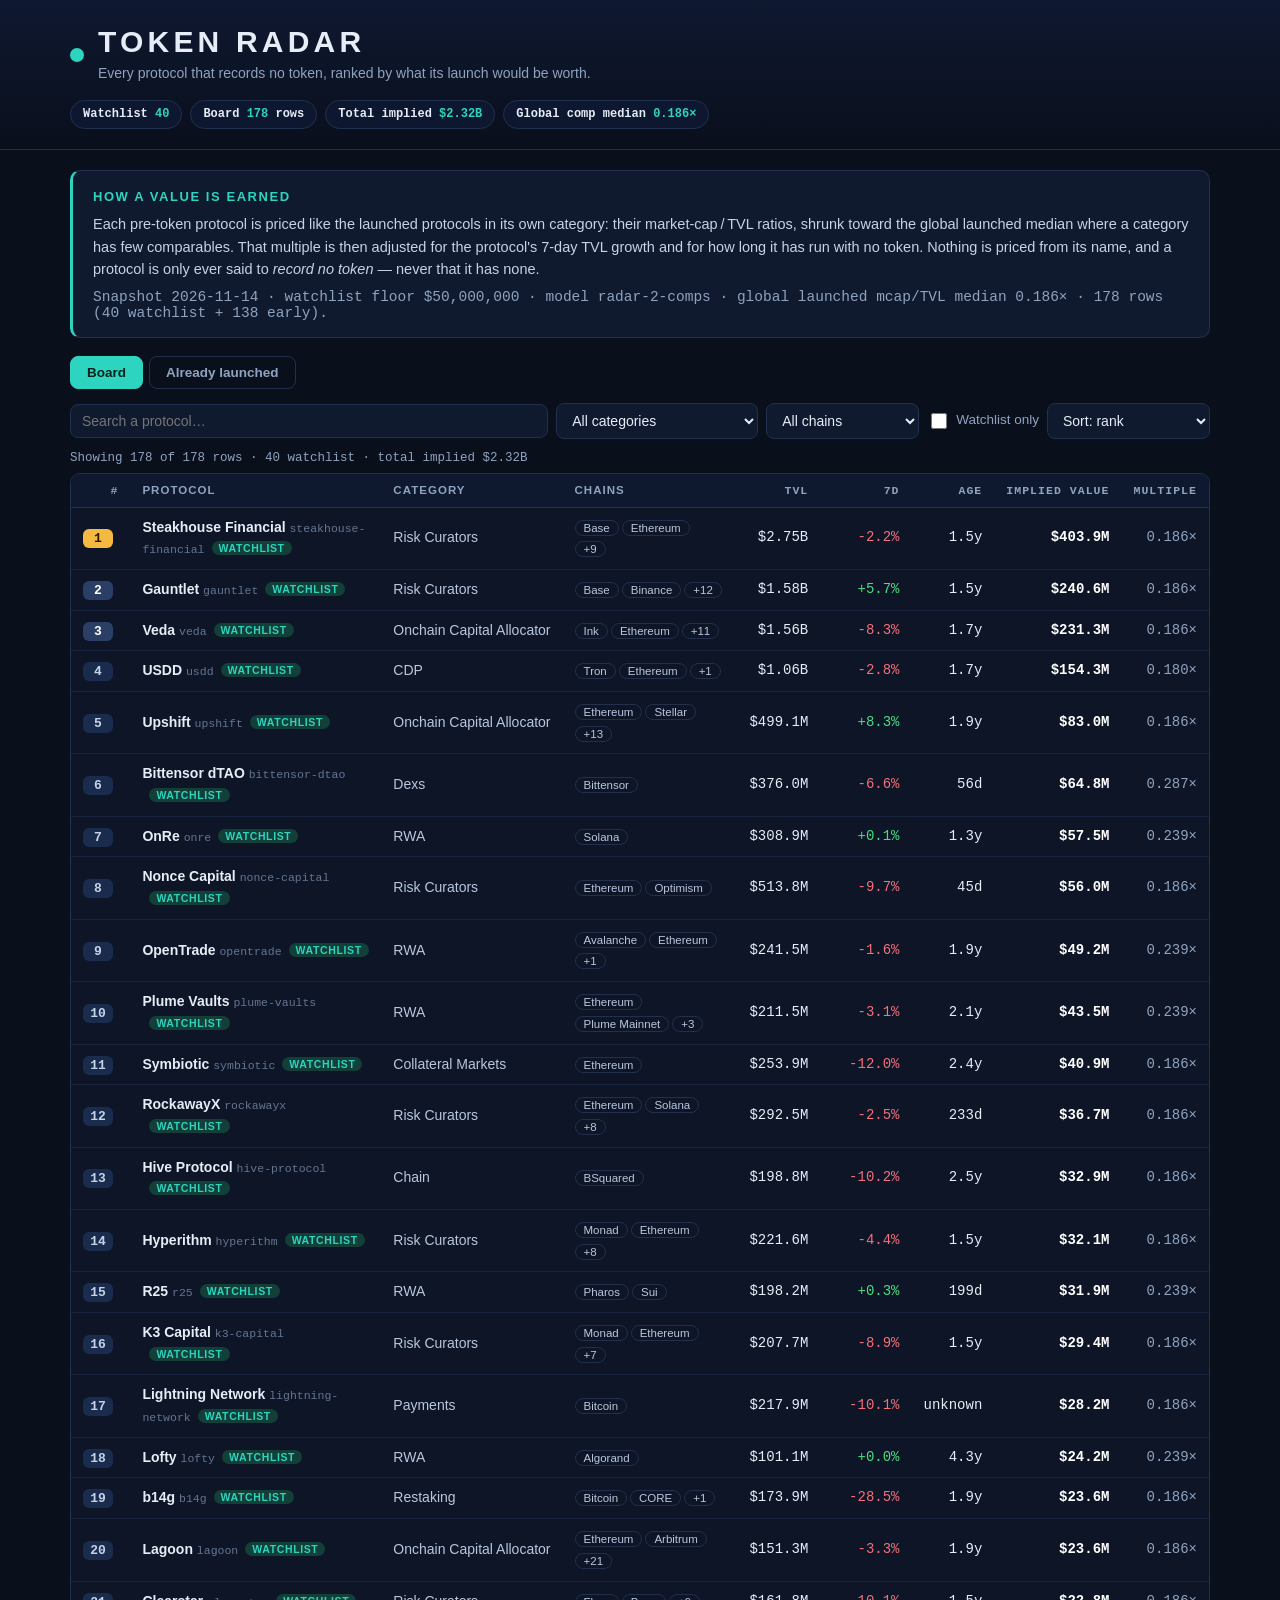
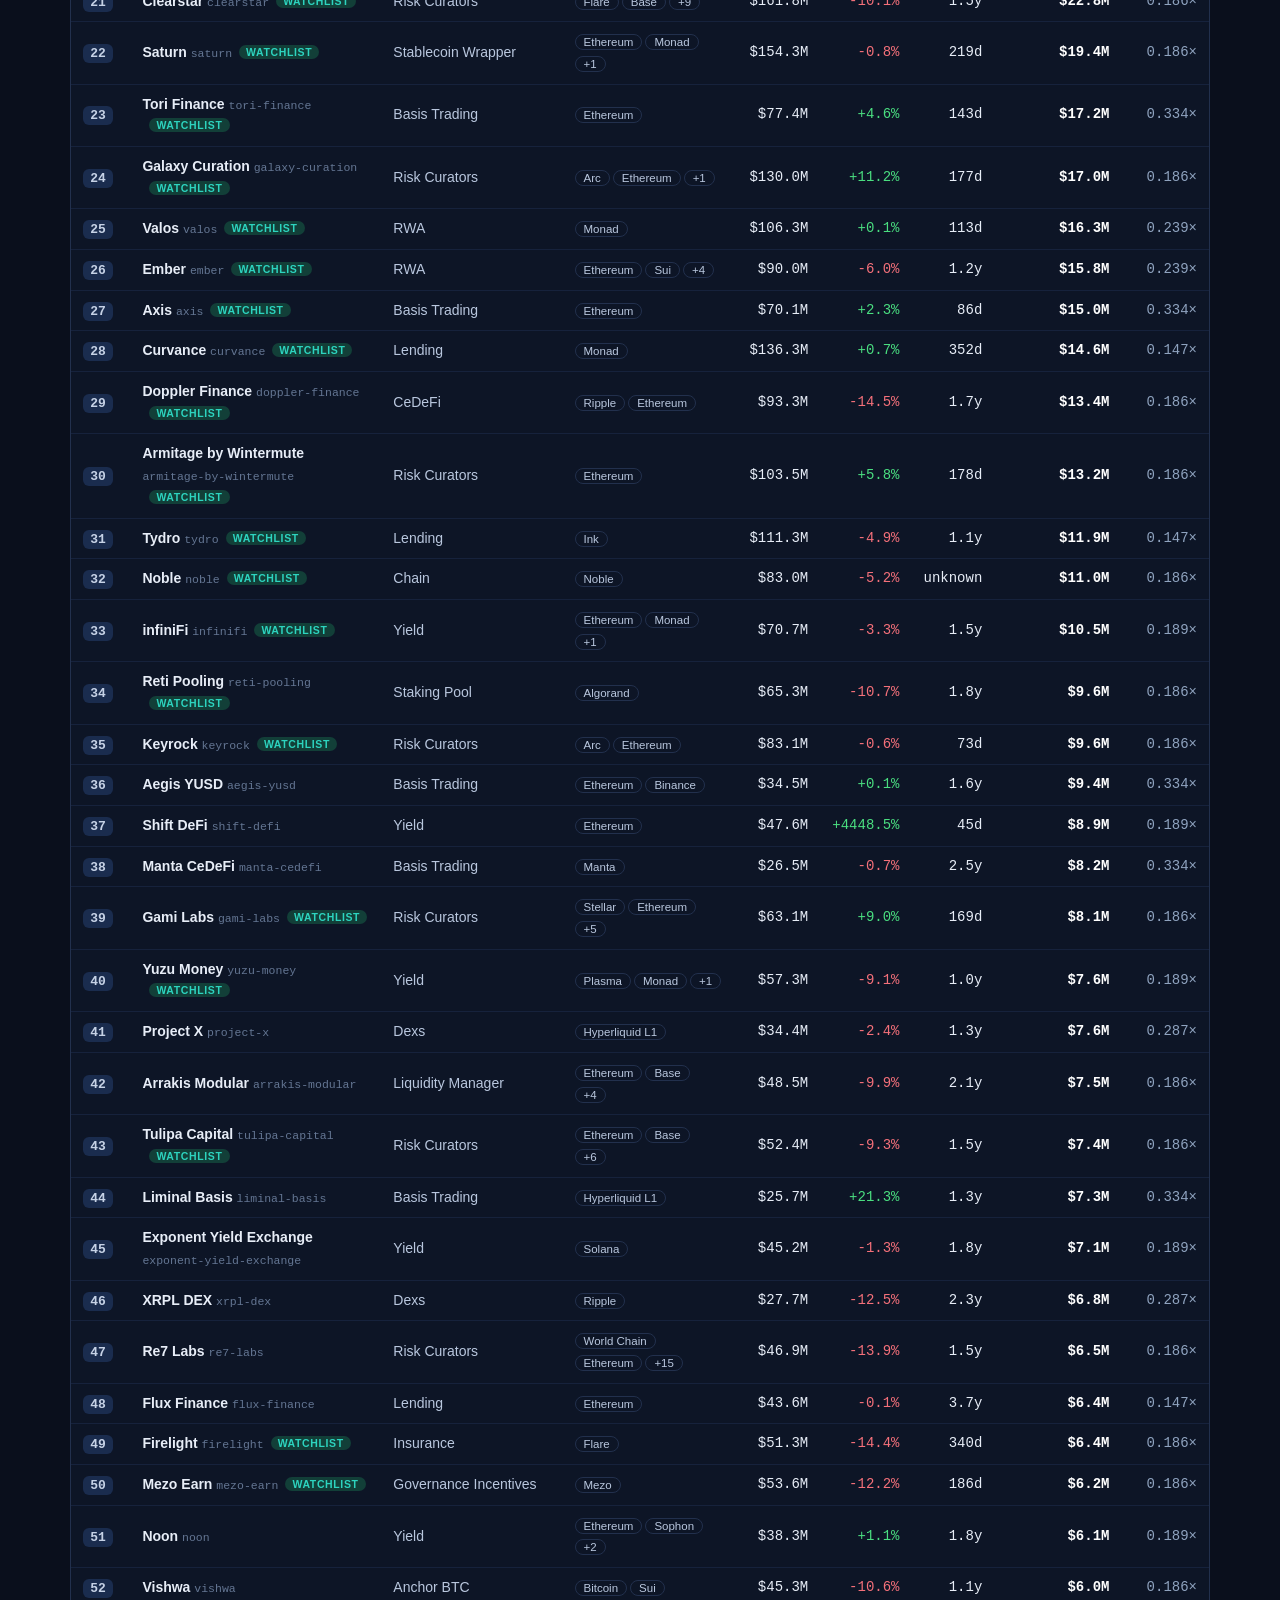
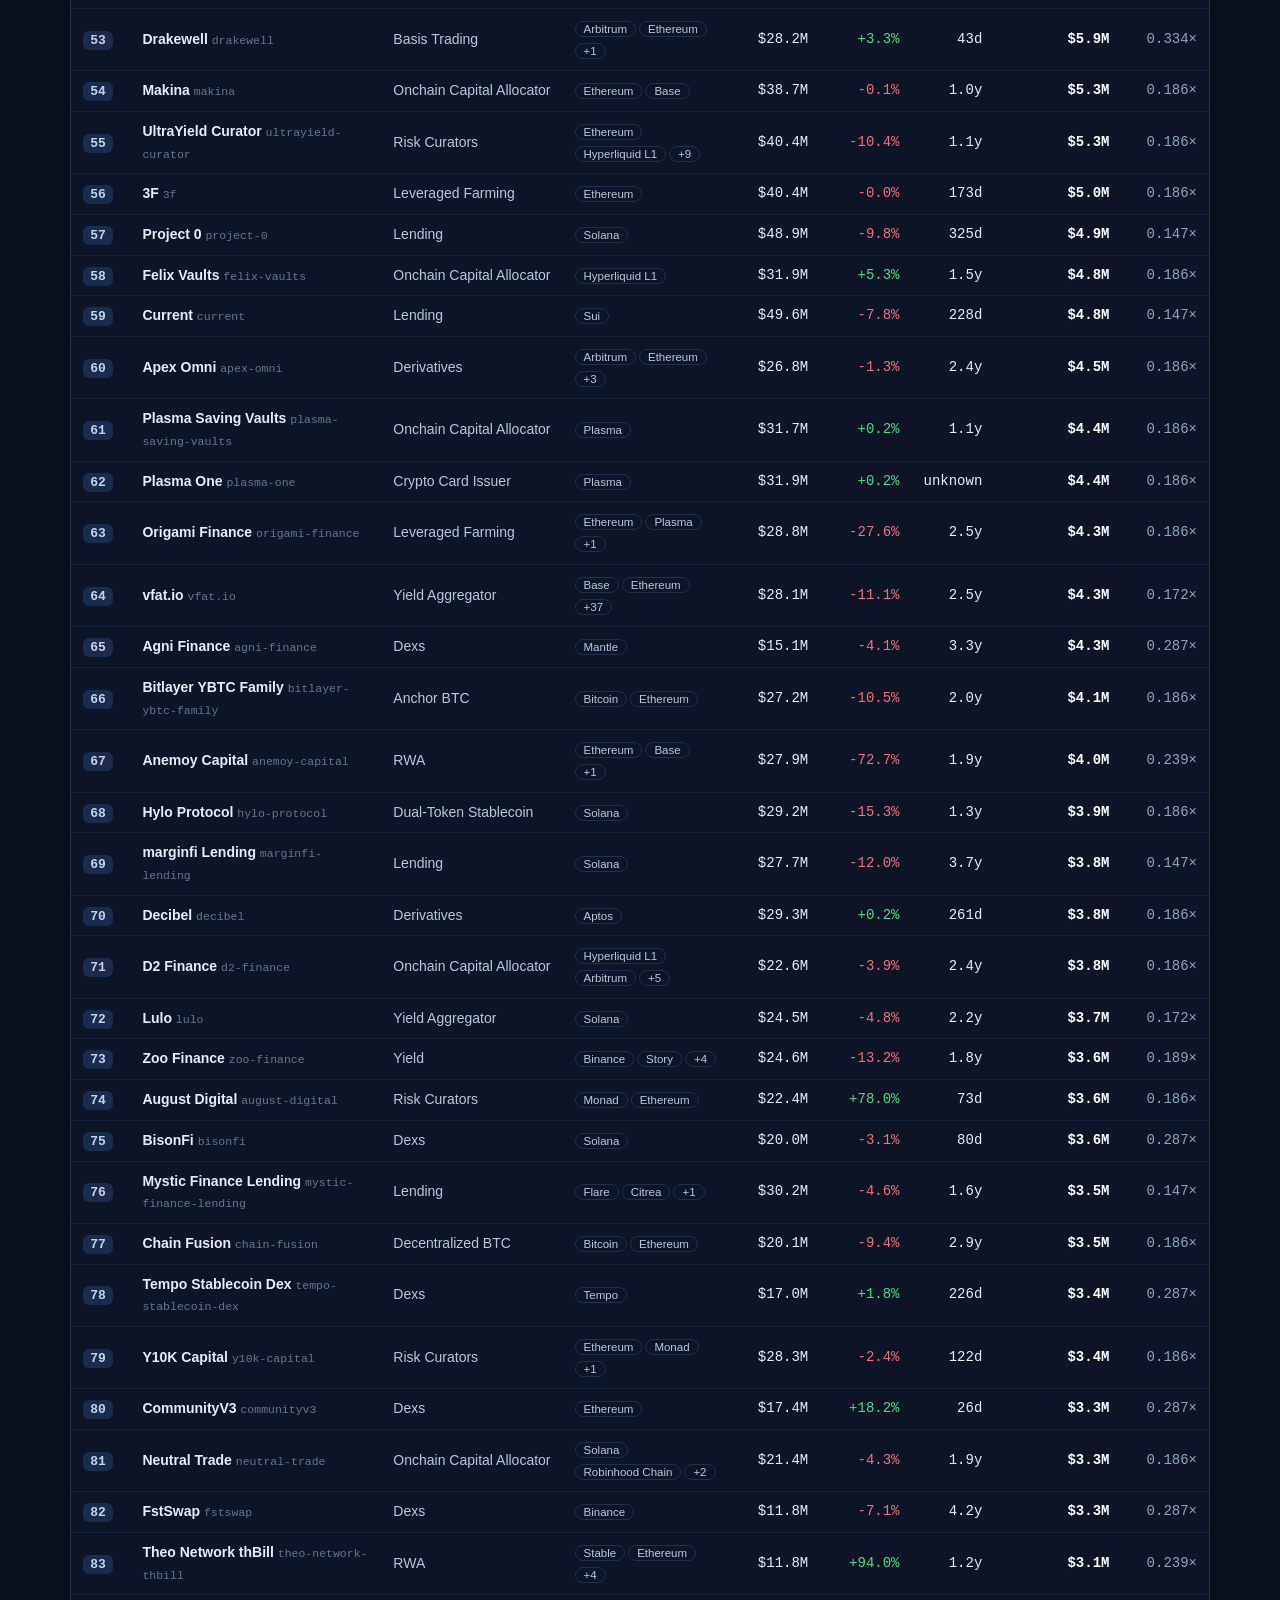
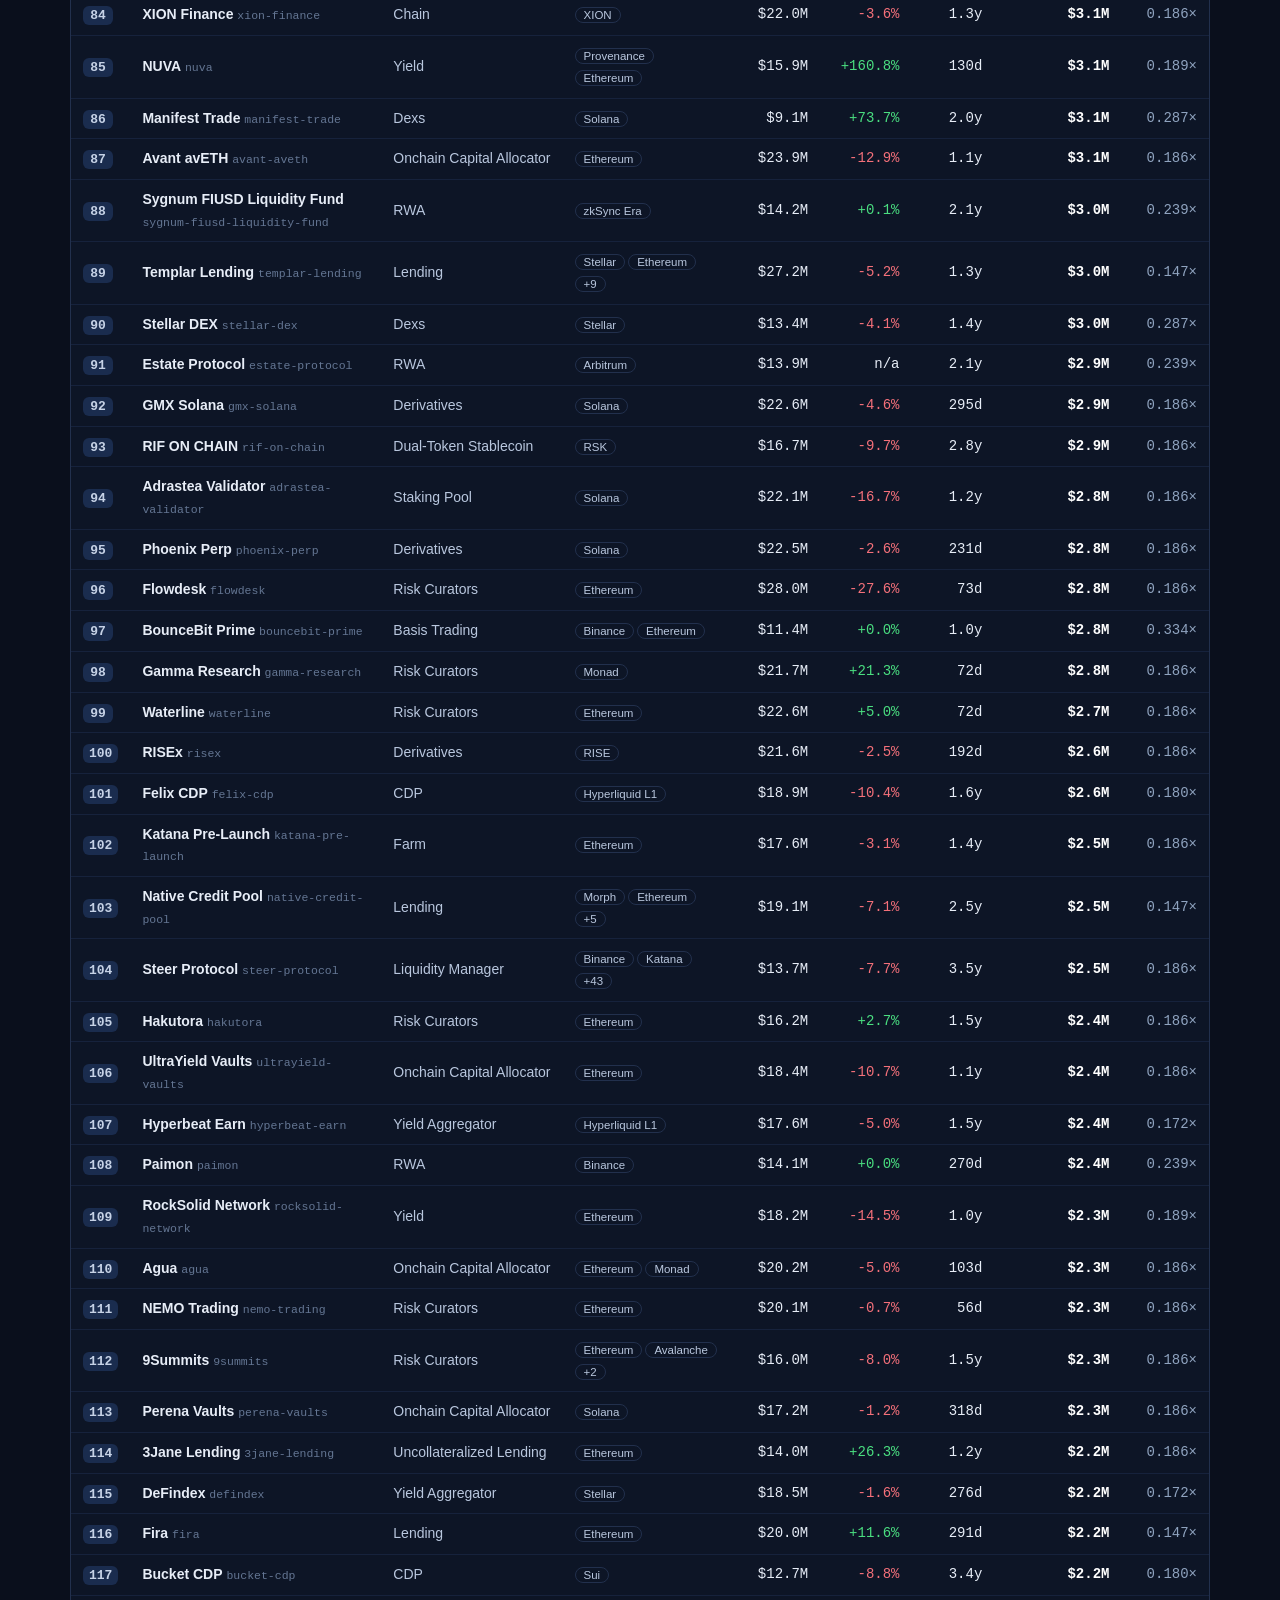
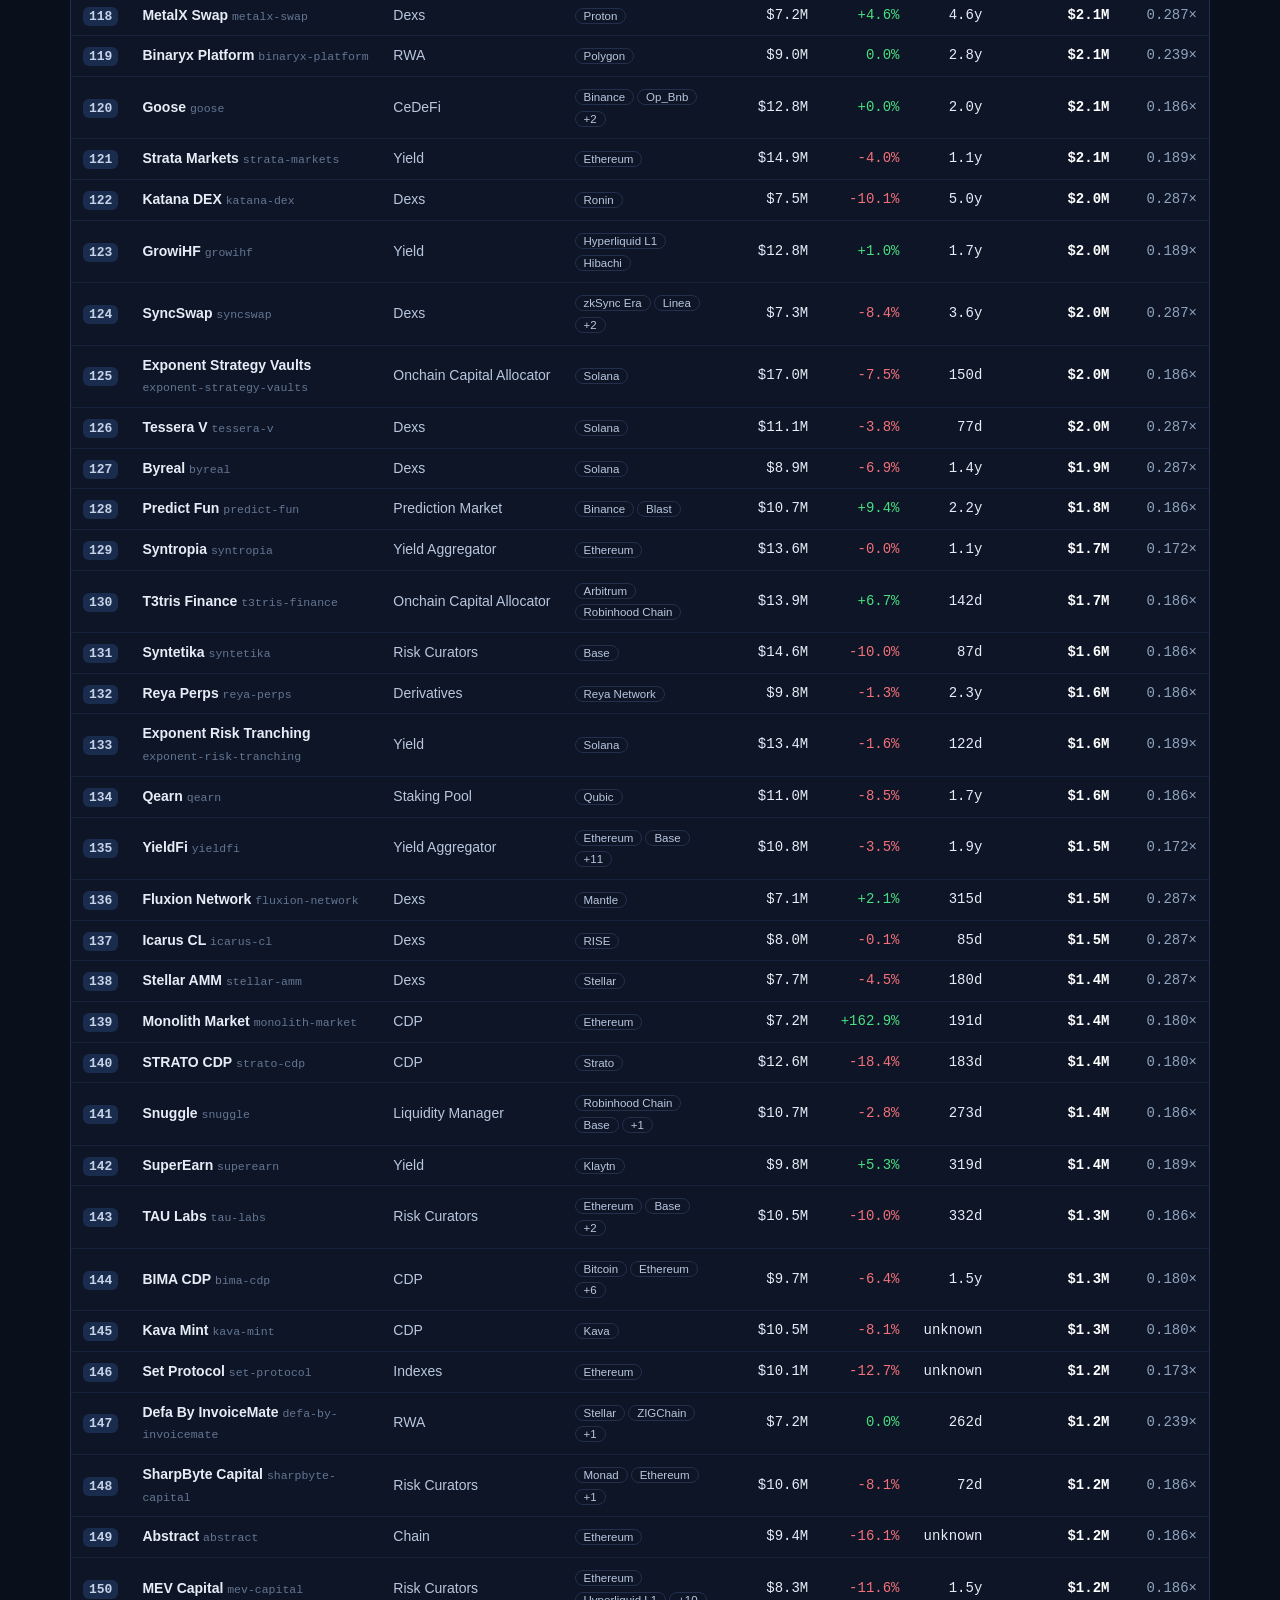
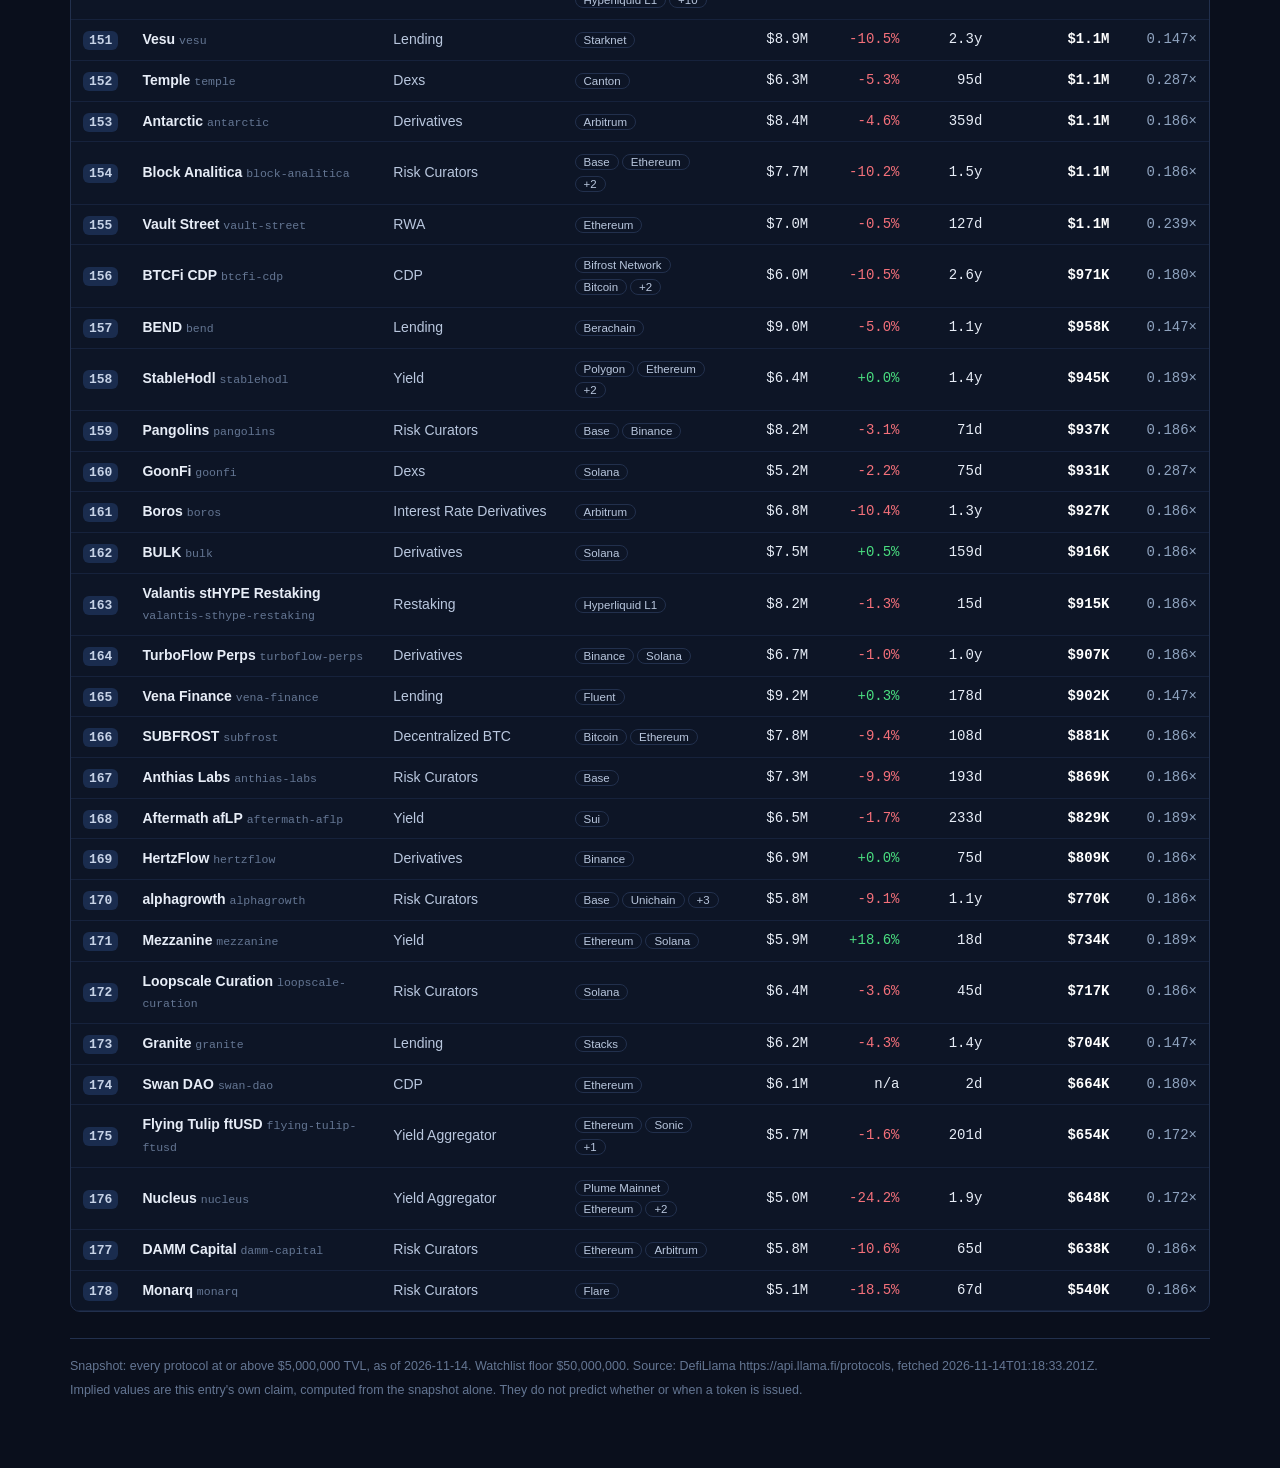
==== out/dashboard/index.html @ c238fe55 "Token Radar: comps-based implied-value board for pre-token DeFi protocols 178-row board (40 watchlis" ====
<!doctype html>
<html lang="en">
<head>
<meta charset="utf-8">
<meta name="viewport" content="width=device-width, initial-scale=1">
<title>Token Radar — pre-token protocols ranked by implied value</title>
<link rel="stylesheet" href="app.css">
</head>
<body>
<header class="top">
  <div class="top-in">
    <div class="brand">
      <span class="pulse" aria-hidden="true"></span>
      <div>
        <h1>TOKEN RADAR</h1>
        <p class="sub">Every protocol that records no token, ranked by what its launch would be worth.</p>
      </div>
    </div>
    <div class="chips" id="chips"></div>
  </div>
</header>
<main>
  <section class="method" aria-label="How the values are earned">
    <h2>How a value is earned</h2>
    <p>Each pre-token protocol is priced like the launched protocols in its own category: their
    market-cap&thinsp;/&thinsp;TVL ratios, shrunk toward the global launched median where a category has few
    comparables. That multiple is then adjusted for the protocol's 7-day TVL growth and for how long it
    has run with no token. Nothing is priced from its name, and a protocol is only ever said to
    <em>record no token</em> — never that it has none.</p>
    <p class="method-meta" id="methodMeta"></p>
  </section>

  <nav class="tabs" aria-label="Views">
    <button id="tabBoard" class="tab on" type="button">Board</button>
    <button id="tabLive" class="tab" type="button">Already launched</button>
  </nav>

  <section id="boardView">
    <div class="controls" role="search">
      <input id="q" type="search" placeholder="Search a protocol…" aria-label="Search protocols" autocomplete="off">
      <select id="cat" aria-label="Filter by category"></select>
      <select id="chain" aria-label="Filter by chain"></select>
      <label class="wl"><input id="wl" type="checkbox"> Watchlist only</label>
      <select id="sort" aria-label="Sort the board">
        <option value="rank">Sort: rank</option>
        <option value="tvl">Sort: TVL</option>
        <option value="chg">Sort: 7-day change</option>
        <option value="age">Sort: age</option>
      </select>
    </div>
    <p class="count" id="count"></p>
    <div id="detail"></div>
    <div class="table-wrap">
      <table id="board">
        <thead><tr>
          <th class="num">#</th><th>Protocol</th><th>Category</th><th>Chains</th>
          <th class="num">TVL</th><th class="num">7d</th><th class="num">Age</th>
          <th class="num">Implied value</th><th class="num">Multiple</th>
        </tr></thead>
        <tbody id="rows"></tbody>
      </table>
    </div>
    <p class="empty" id="empty" hidden>No protocol matches this filter.</p>
  </section>

  <section id="liveView" hidden>
    <p class="live-note">These protocols already have a token that trades, so the board shows the market's
    own value for them — never a model number. They are here so the radar's line between
    <em>launched</em> and <em>still to come</em> is visible.</p>
    <div class="table-wrap">
      <table id="live">
        <thead><tr>
          <th>Protocol</th><th>Category</th><th>Chains</th>
          <th class="num">TVL</th><th class="num">Market cap</th><th class="num">Mcap / TVL</th><th class="num">7d</th>
        </tr></thead>
        <tbody id="liveRows"></tbody>
      </table>
    </div>
  </section>

  <footer>
    <p>Snapshot: every protocol at or above $5,000,000 TVL, as of <span id="asOf"></span>.
    Watchlist floor $50,000,000. Source: <span id="src"></span>.</p>
    <p>Implied values are this entry's own claim, computed from the snapshot alone. They do not
    predict whether or when a token is issued.</p>
  </footer>
</main>
<script src="../data.js"></script>
<script src="app.js"></script>
</body>
</html>
---- out/dashboard/app.css ----
:root {
  --bg: #0a0f1c; --panel: #101a2e; --panel2: #0d1526; --line: #22304d;
  --ink: #e7edf7; --mut: #8fa3bf; --dim: #647693;
  --acc: #2dd4bf; --acc-dim: #1d7a6e; --amber: #f5b942; --red: #f4707a; --green: #4ade80;
  --mono: ui-monospace, "SF Mono", "Cascadia Mono", Consolas, monospace;
  --sans: -apple-system, "Segoe UI", Roboto, "Helvetica Neue", Arial, sans-serif;
}
* { box-sizing: border-box; }
html { background: var(--bg); }
body { margin: 0; background: var(--bg); color: var(--ink); font: 15px/1.55 var(--sans); }
a { color: var(--acc); }
.top { border-bottom: 1px solid var(--line); background: linear-gradient(180deg, #0e1830, #0a0f1c); }
.top-in { max-width: 1180px; margin: 0 auto; padding: 26px 20px 20px; display: flex; flex-wrap: wrap; gap: 16px; align-items: flex-end; justify-content: space-between; }
.brand { display: flex; gap: 14px; align-items: center; }
.pulse { width: 14px; height: 14px; border-radius: 50%; background: var(--acc); box-shadow: 0 0 0 0 rgba(45,212,191,.6); animation: pl 2.2s infinite; flex: none; }
@keyframes pl { 0% { box-shadow: 0 0 0 0 rgba(45,212,191,.55); } 70% { box-shadow: 0 0 0 12px rgba(45,212,191,0); } 100% { box-shadow: 0 0 0 0 rgba(45,212,191,0); } }
h1 { margin: 0; font: 700 30px/1.05 var(--sans); letter-spacing: .14em; }
.sub { margin: 5px 0 0; color: var(--mut); font-size: 14px; }
.chips { display: flex; flex-wrap: wrap; gap: 8px; }
.chip { border: 1px solid var(--line); border-radius: 999px; padding: 5px 12px; font: 600 12px/1.4 var(--mono); color: var(--ink); background: #0d1830; white-space: nowrap; }
.chip b { color: var(--acc); font-weight: 700; }
main { max-width: 1180px; margin: 0 auto; padding: 0 20px 40px; }
.method { margin: 20px 0 18px; border: 1px solid var(--line); border-left: 3px solid var(--acc); border-radius: 10px; background: var(--panel); padding: 16px 20px; }
.method h2 { margin: 0 0 6px; font-size: 13px; letter-spacing: .12em; text-transform: uppercase; color: var(--acc); }
.method p { margin: 0; color: #c6d2e6; font-size: 14.5px; }
.method-meta { margin-top: 8px !important; color: var(--mut) !important; font: 12.5px var(--mono); }
.tabs { display: flex; gap: 6px; margin: 4px 0 14px; }
.tab { border: 1px solid var(--line); background: transparent; color: var(--mut); border-radius: 8px; padding: 8px 16px; font: 600 13.5px var(--sans); cursor: pointer; }
.tab.on { background: var(--acc); border-color: var(--acc); color: #06231d; }
.controls { display: flex; flex-wrap: wrap; gap: 8px; align-items: center; }
.controls input[type=search], .controls select { background: var(--panel); border: 1px solid var(--line); color: var(--ink); border-radius: 8px; padding: 8px 11px; font: 14px var(--sans); }
.controls input[type=search] { flex: 1 1 220px; min-width: 180px; }
.controls select { max-width: 220px; }
.wl { display: inline-flex; gap: 6px; align-items: center; color: var(--mut); font-size: 13.5px; cursor: pointer; white-space: nowrap; }
.wl input { accent-color: var(--acc); width: 16px; height: 16px; }
.count { color: var(--mut); font: 12.5px var(--mono); margin: 12px 0 8px; }
.table-wrap { border: 1px solid var(--line); border-radius: 10px; overflow: auto; background: var(--panel2); }
table { width: 100%; border-collapse: collapse; font-size: 14px; }
thead th { text-align: left; padding: 10px 12px; color: var(--mut); font: 600 11.5px var(--sans); letter-spacing: .09em; text-transform: uppercase; border-bottom: 1px solid var(--line); background: #0e1930; position: sticky; top: 0; }
tbody td { padding: 9px 12px; border-bottom: 1px solid #16223c; vertical-align: middle; }
tbody tr { cursor: pointer; }
tbody tr:hover { background: #13203c; }
tbody tr.sel { background: #12294a; box-shadow: inset 3px 0 0 var(--acc); }
.num { text-align: right; font-family: var(--mono); font-variant-numeric: tabular-nums; white-space: nowrap; }
th.num { text-align: right; }
.rank { display: inline-block; min-width: 30px; text-align: center; border-radius: 6px; padding: 2px 6px; font: 700 13px var(--mono); background: #1a2c4e; color: #c6d2e6; }
tr.r1 .rank { background: var(--amber); color: #231a02; }
tr.r2 .rank, tr.r3 .rank { background: #2b3f66; color: #fff; }
.pname { font-weight: 650; }
.pslug { color: var(--dim); font: 11.5px var(--mono); }
.wltag { display: inline-block; margin-left: 7px; padding: 1px 7px; border-radius: 999px; background: #123f38; color: var(--acc); font: 700 10.5px var(--sans); letter-spacing: .06em; vertical-align: 1px; }
.cat { color: #b9c7de; white-space: nowrap; }
.pill { display: inline-block; border: 1px solid var(--line); border-radius: 999px; padding: 1px 8px; margin: 1px 3px 1px 0; font: 11.5px var(--sans); color: #b9c7de; white-space: nowrap; }
.up { color: var(--green); } .dn { color: var(--red); }
.impl { font-weight: 700; color: #fff; }
.mult { color: var(--mut); }
.empty { color: var(--mut); padding: 18px; text-align: center; }
.detail { border: 1px solid var(--acc-dim); border-radius: 10px; background: #0e1a2c; padding: 18px 20px; margin: 4px 0 14px; }
.detail h2 { margin: 0; font-size: 22px; }
.detail h2 .pslug { font-size: 13px; }
.detail .dmeta { color: var(--mut); margin: 4px 0 14px; font-size: 13.5px; }
.dgrid { display: grid; grid-template-columns: repeat(auto-fit, minmax(140px, 1fr)); gap: 10px; margin-bottom: 14px; }
.dstat { border: 1px solid var(--line); border-radius: 8px; padding: 10px 12px; background: var(--panel); }
.dstat .k { color: var(--mut); font-size: 11px; letter-spacing: .09em; text-transform: uppercase; }
.dstat .v { font: 700 17px var(--mono); margin-top: 2px; }
.detail h3 { margin: 16px 0 8px; font-size: 13px; letter-spacing: .1em; text-transform: uppercase; color: var(--acc); }
.math { font: 13.5px var(--mono); background: #0a1224; border: 1px solid var(--line); border-radius: 8px; padding: 12px 14px; line-height: 1.9; overflow-x: auto; white-space: nowrap; }
.math b { color: var(--amber); }
.comps { width: auto; }
.comps td, .comps th { padding: 6px 14px 6px 0; border: none; }
.steps { margin: 0; padding: 0; list-style: none; counter-reset: st; }
.steps li { counter-increment: st; position: relative; padding: 10px 12px 10px 46px; border: 1px solid var(--line); border-radius: 8px; margin-bottom: 8px; background: var(--panel); }
.steps li::before { content: counter(st); position: absolute; left: 12px; top: 10px; width: 24px; height: 24px; border-radius: 50%; background: var(--acc); color: #06231d; font: 700 13px/24px var(--sans); text-align: center; }
.steps .ct { display: block; color: var(--mut); font: 12px var(--mono); margin-top: 3px; }
.live-note { color: var(--mut); font-size: 14px; margin: 0 0 12px; }
footer { margin-top: 26px; border-top: 1px solid var(--line); padding-top: 14px; color: var(--dim); font-size: 12.5px; }
footer p { margin: 4px 0; }
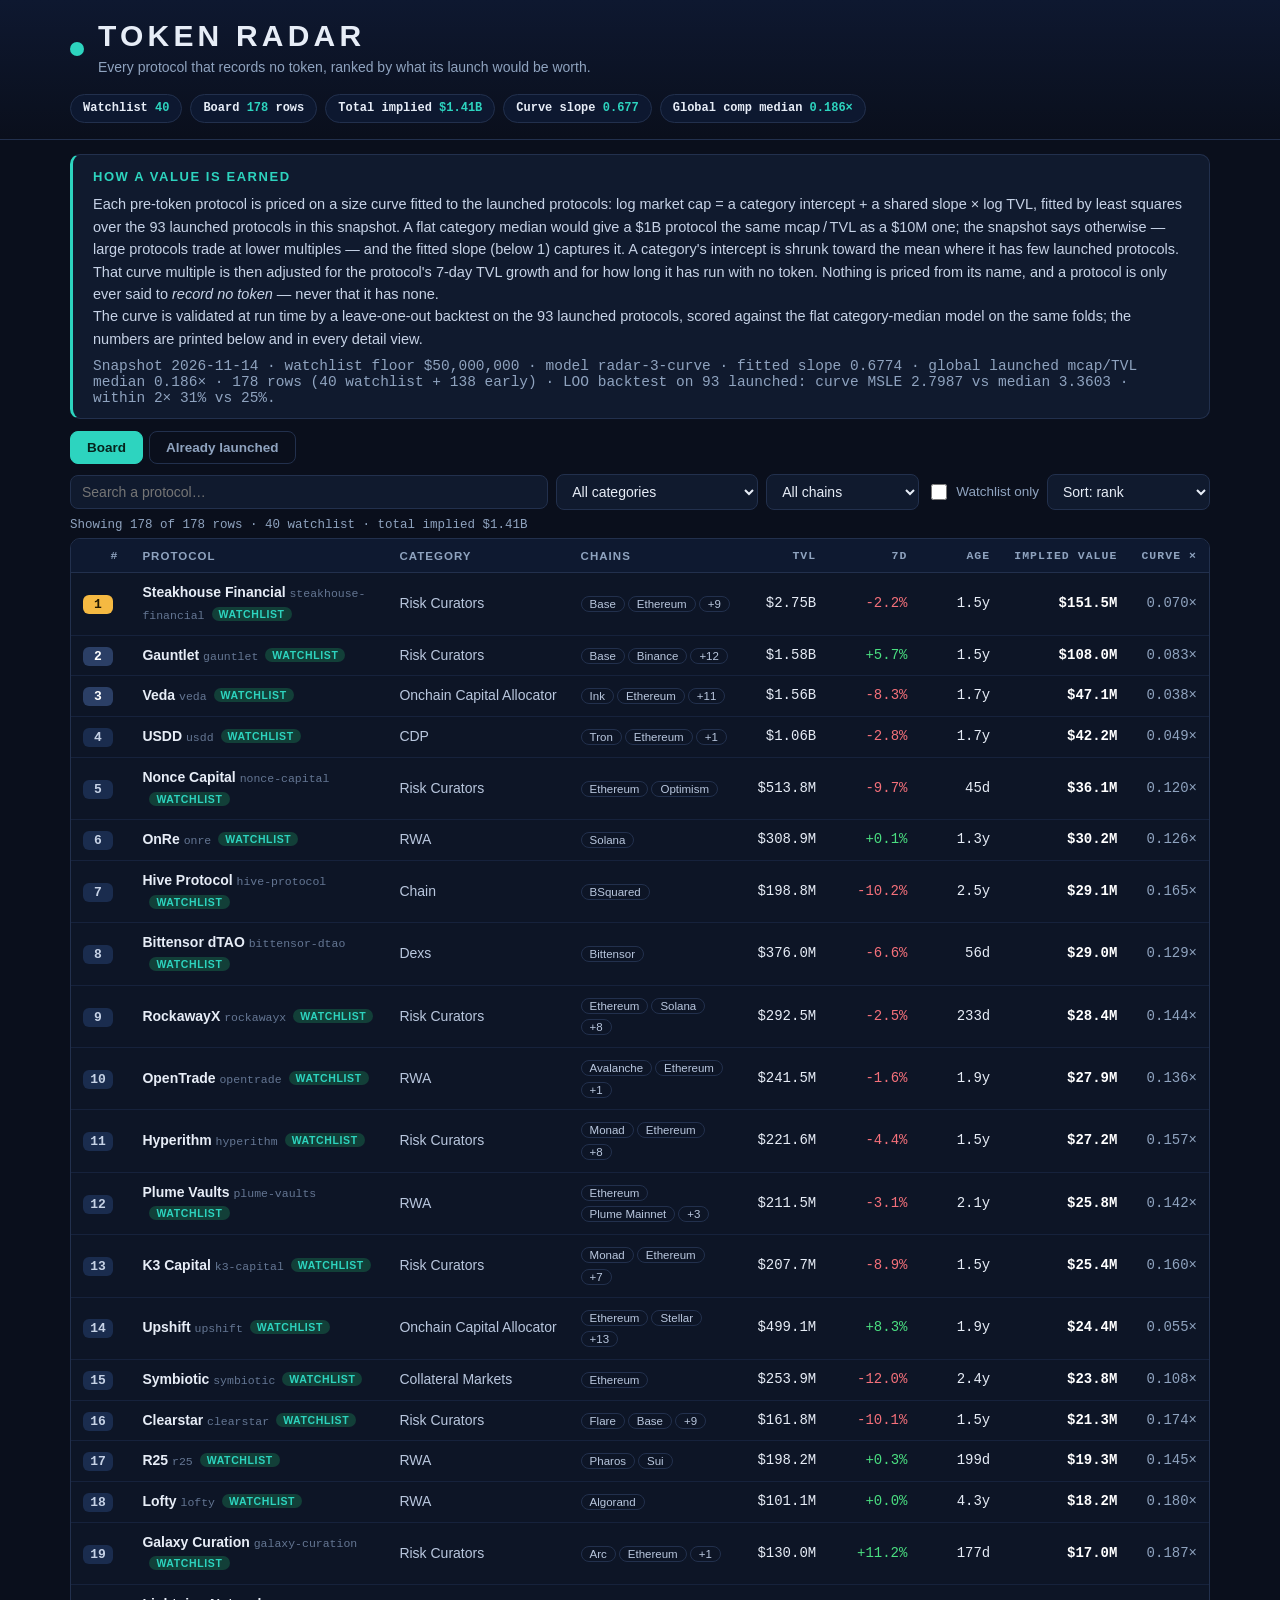
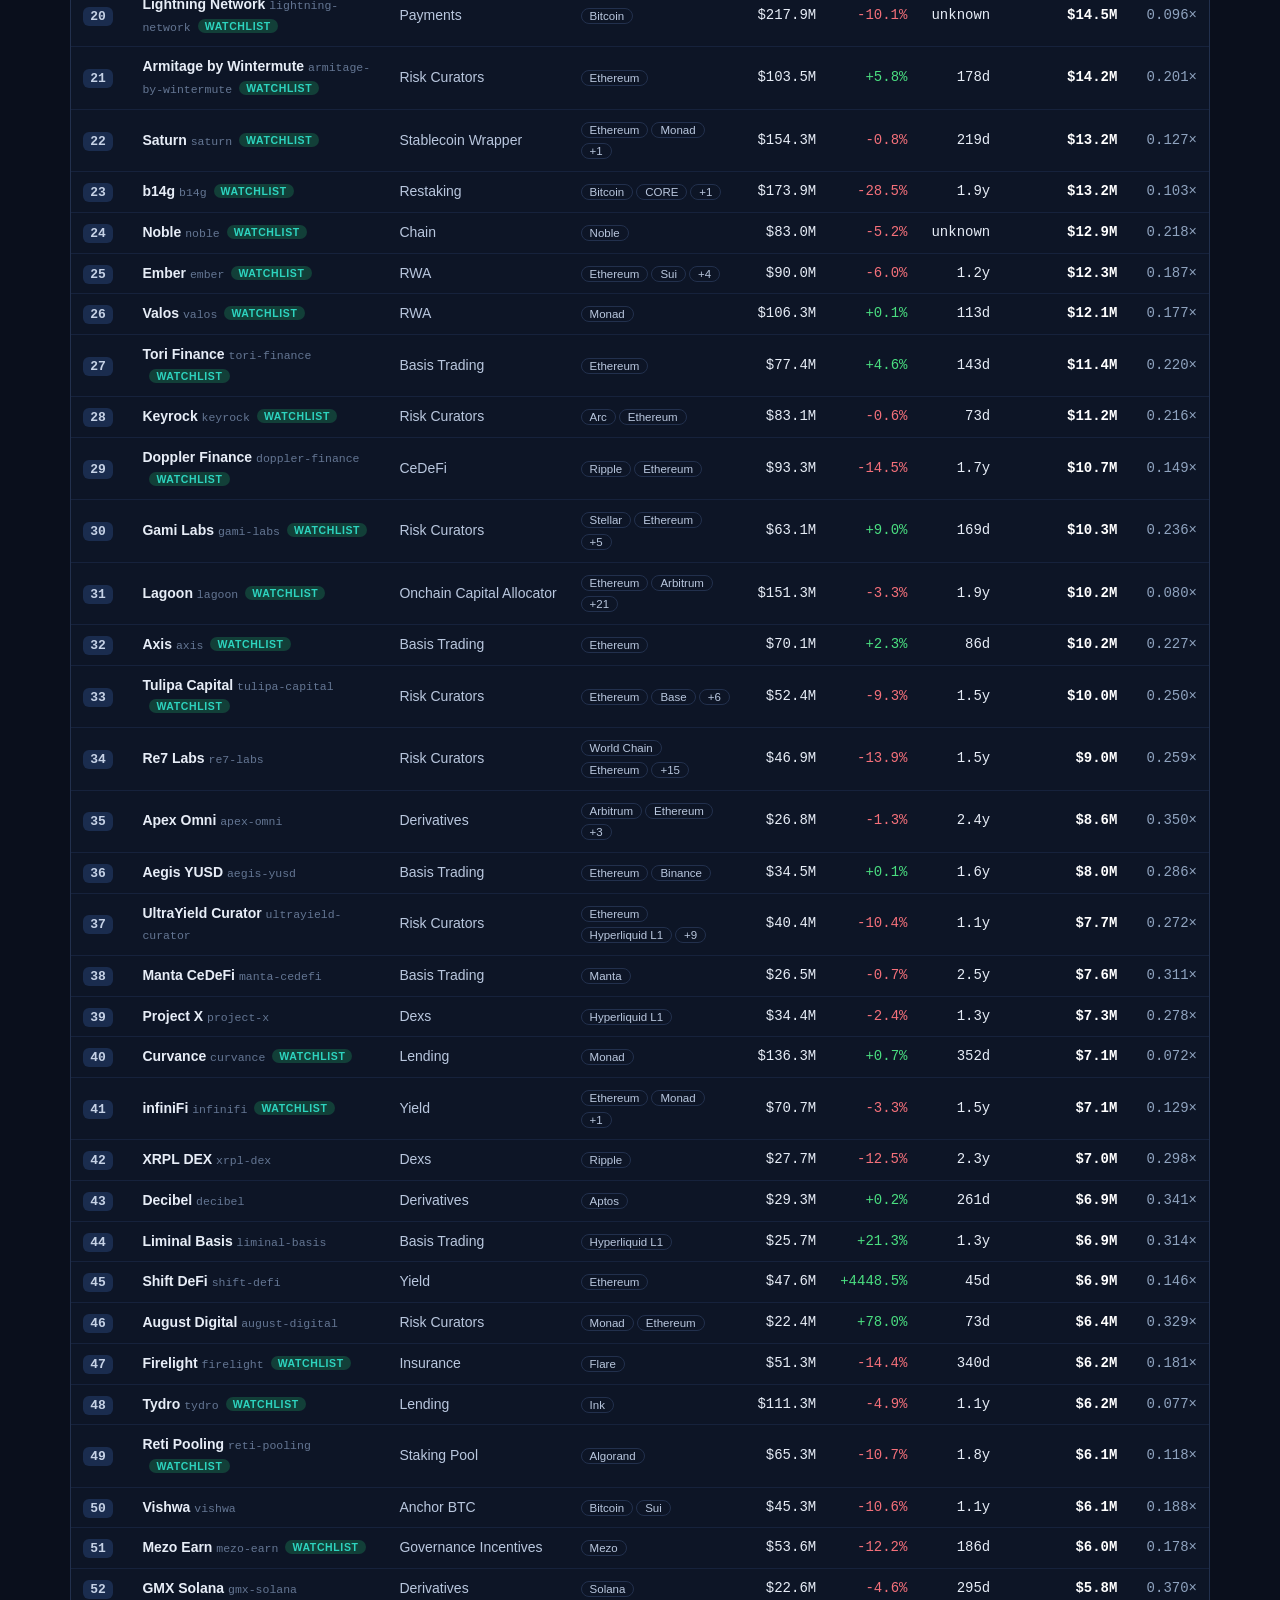
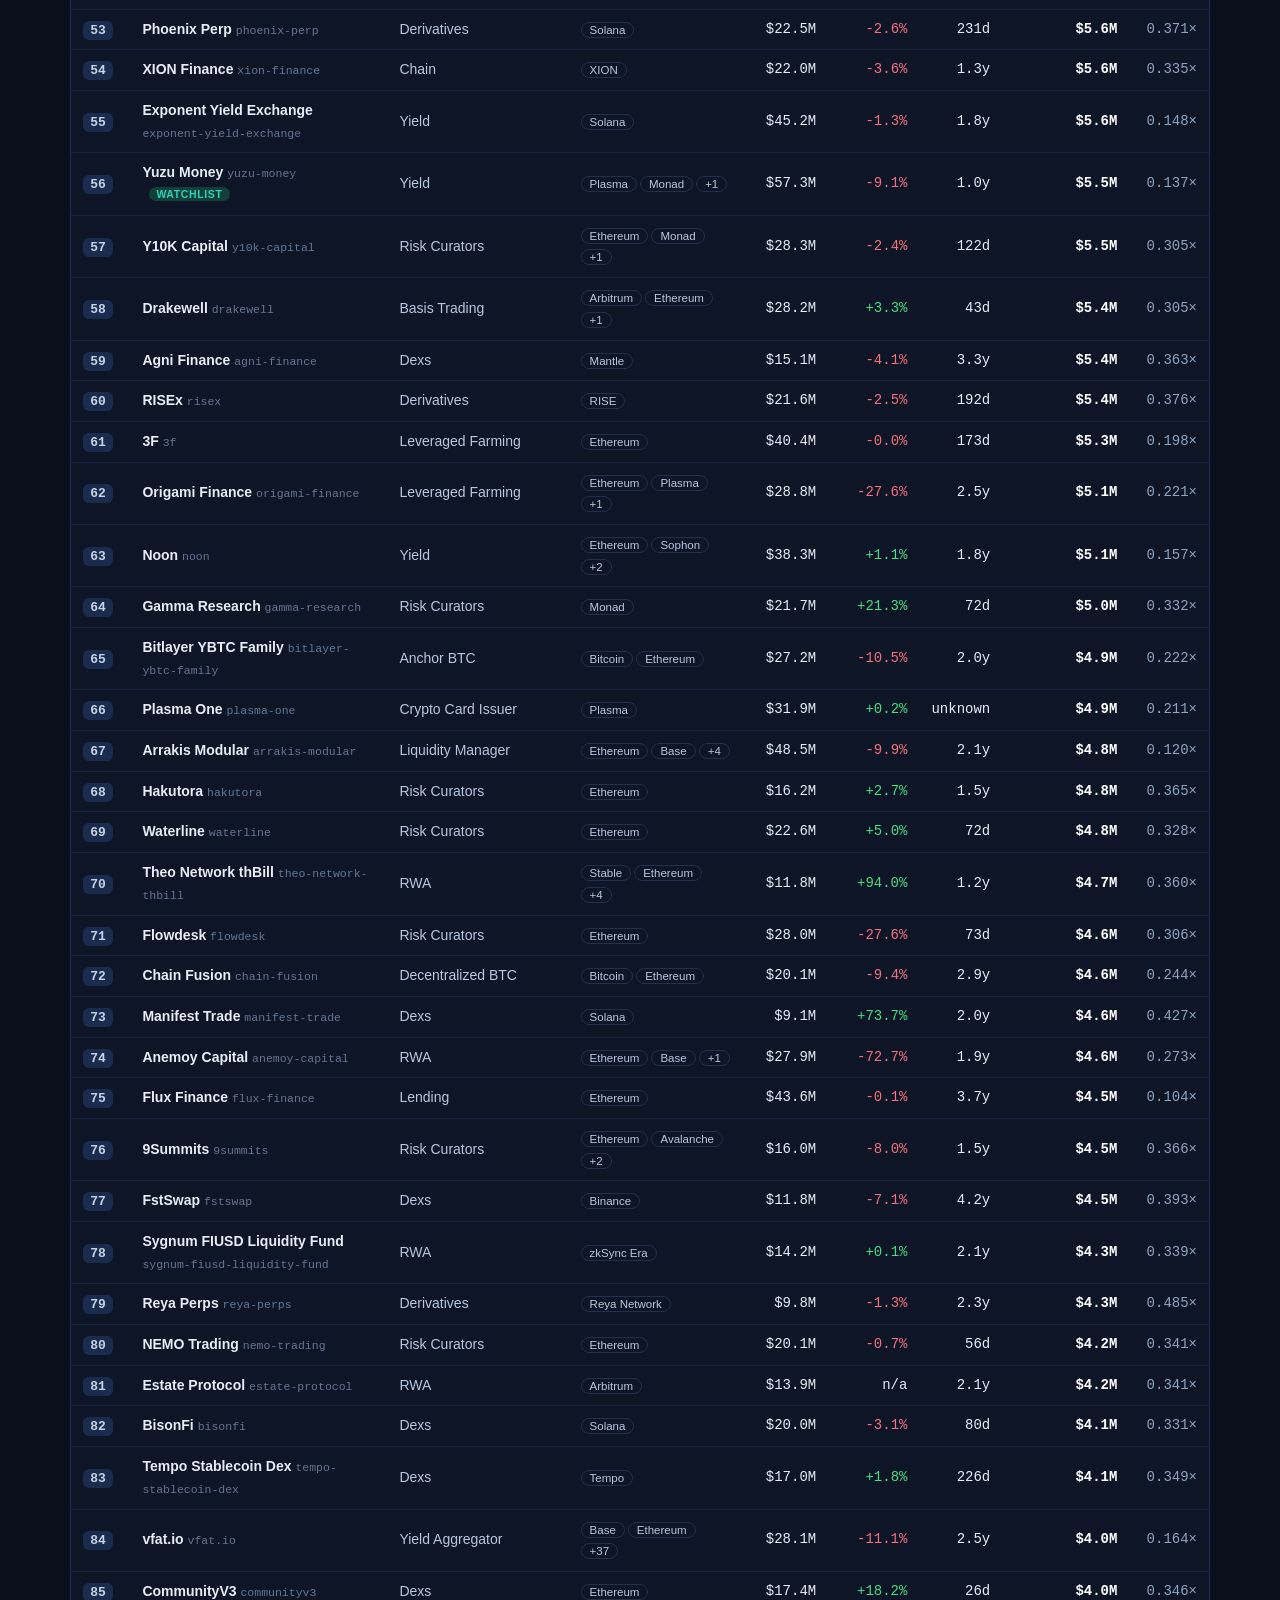
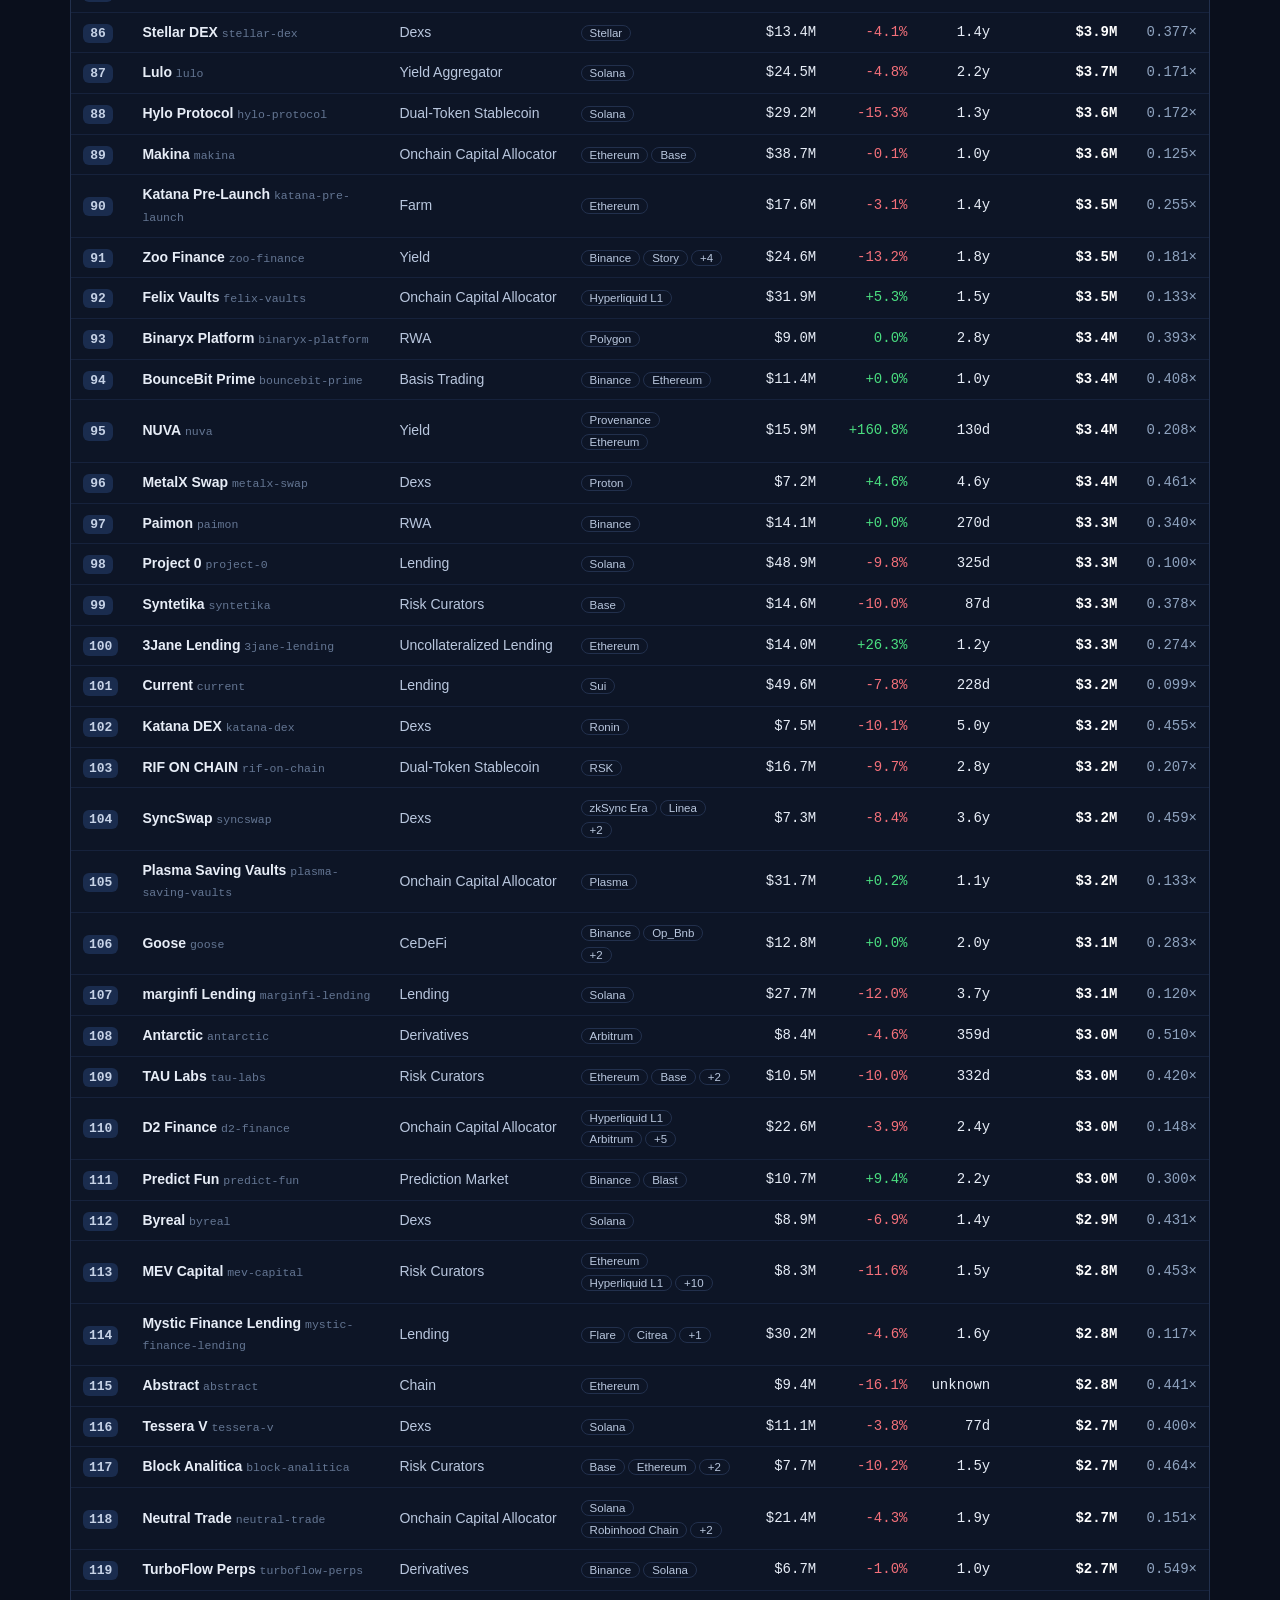
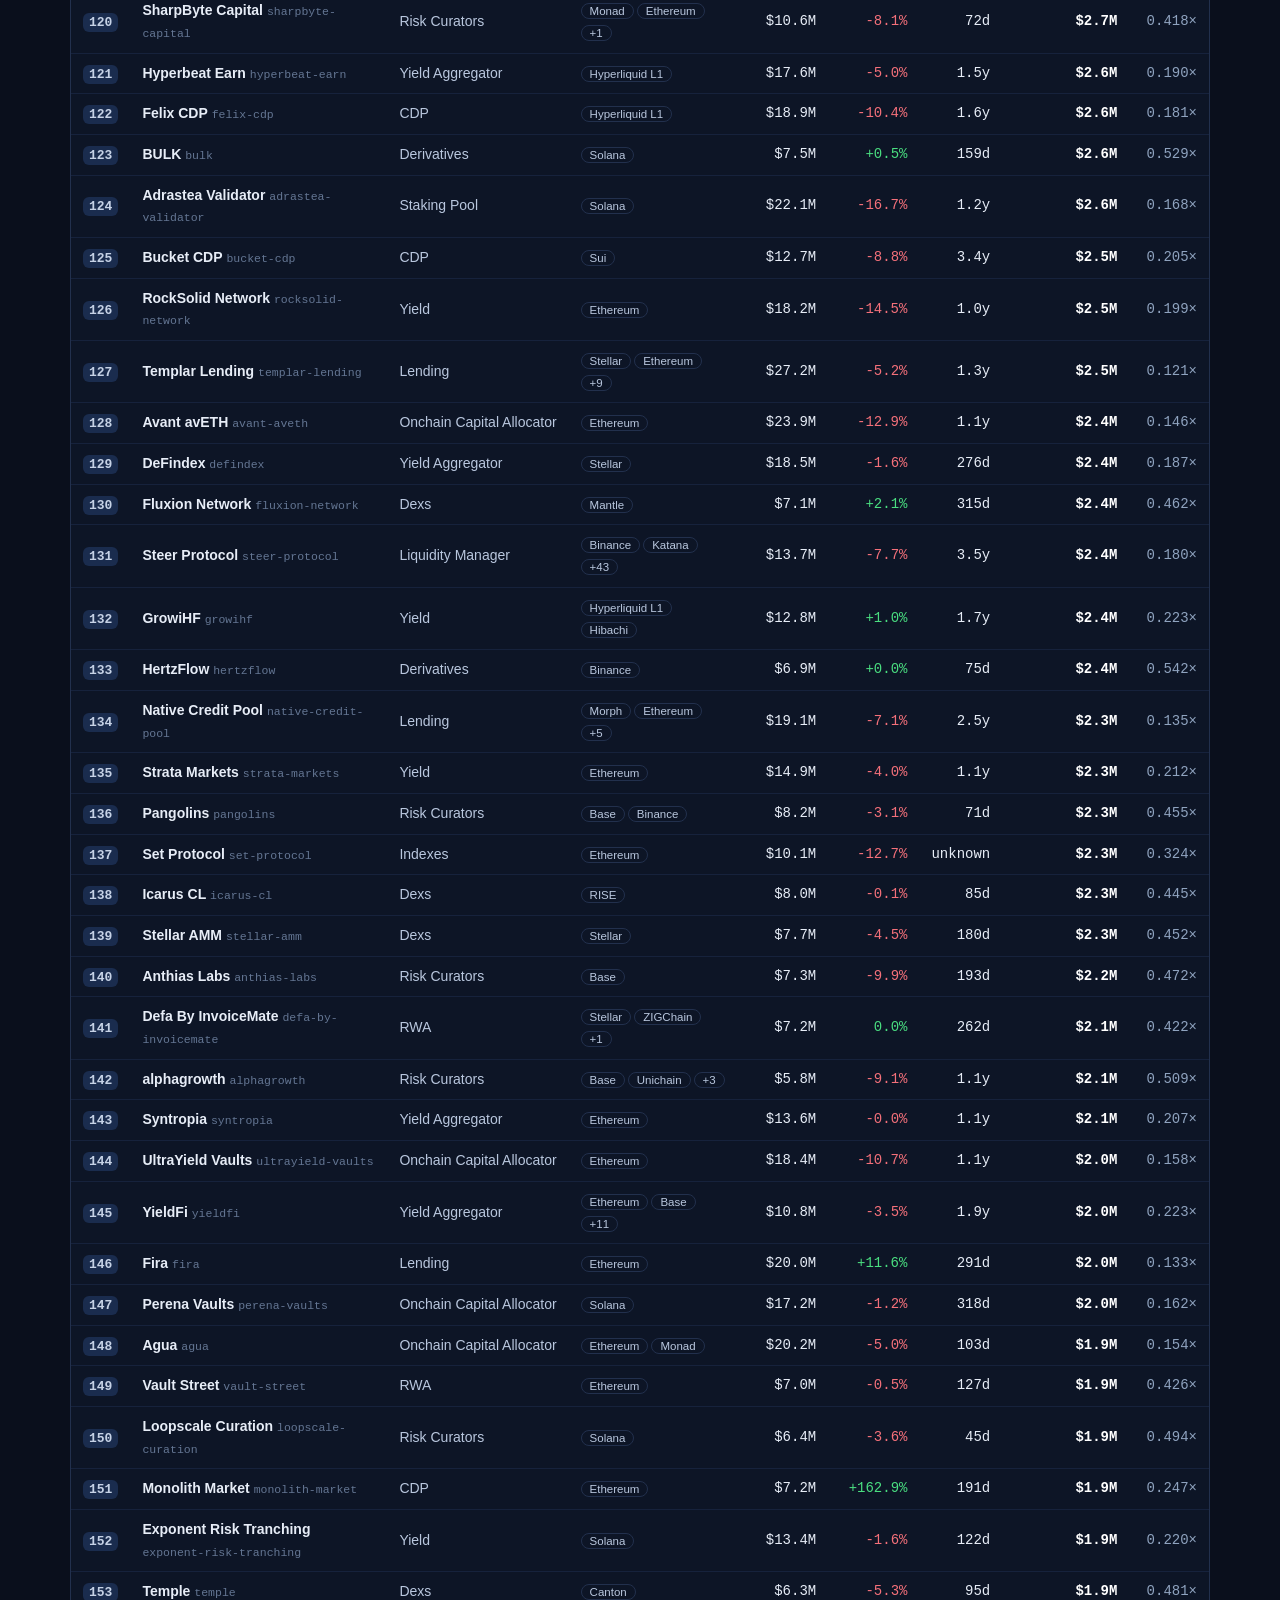
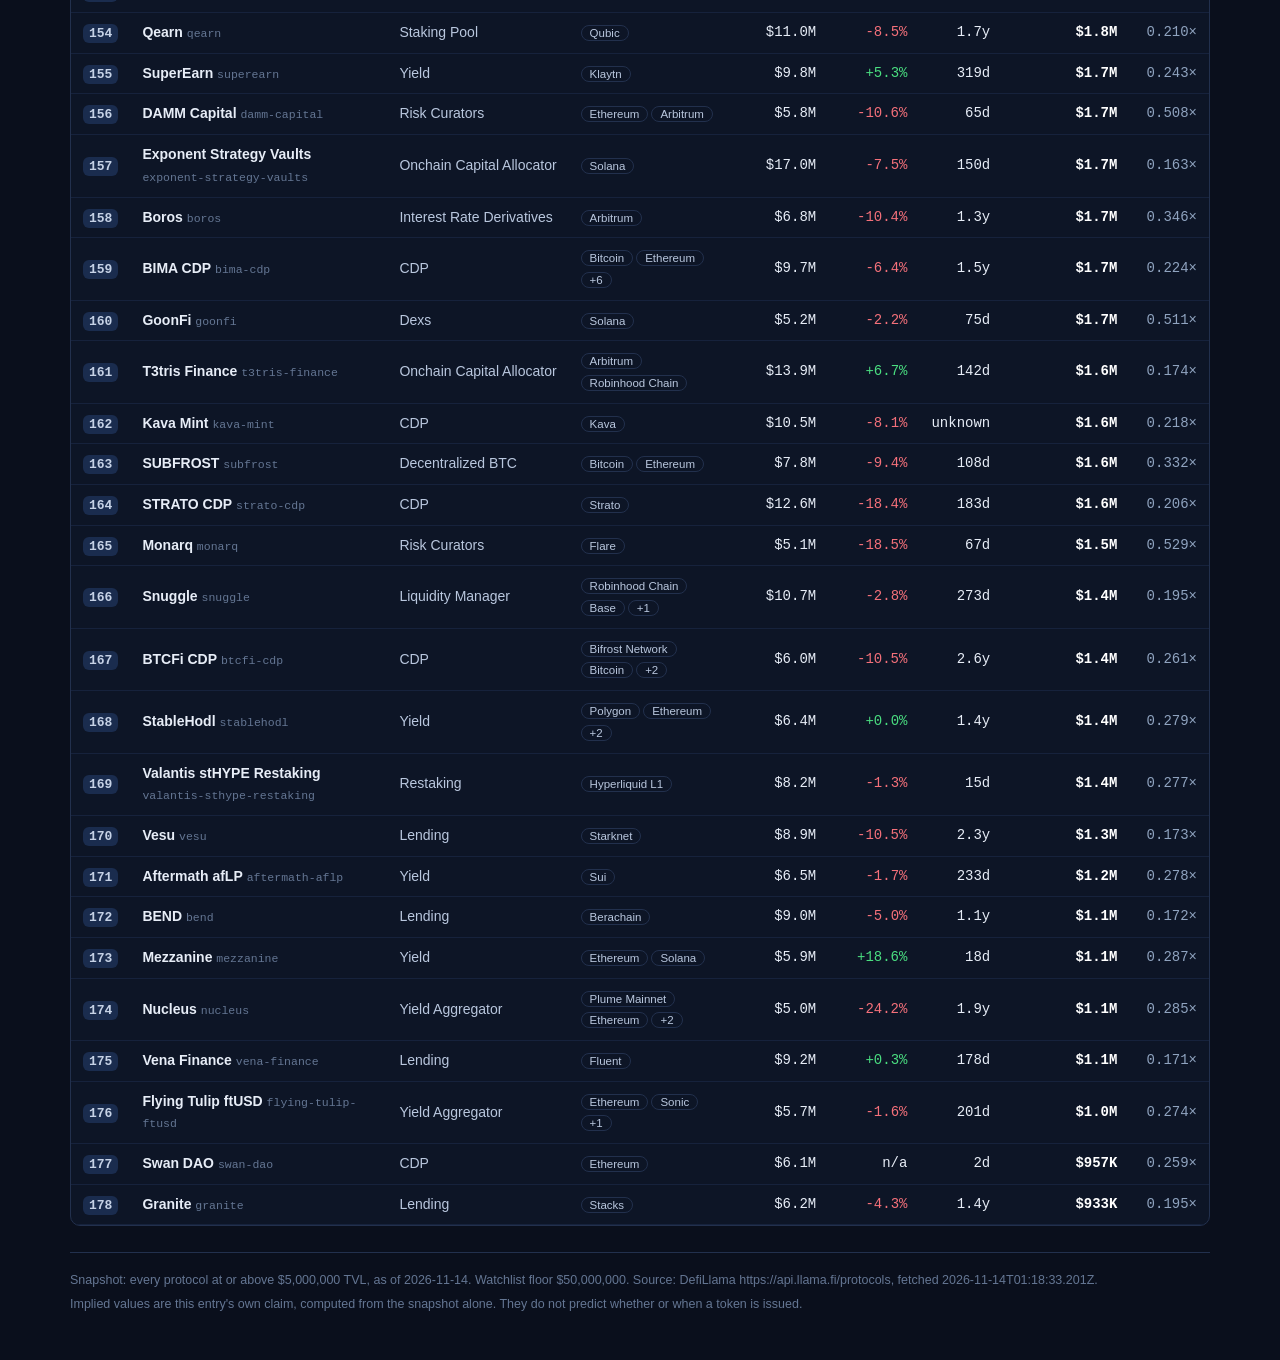
==== commit d1a50898: "Token Radar v2: fitted size-curve model with leave-one-out backtest Replace the flat category-median" ====
--- a/out/dashboard/index.html
+++ b/out/dashboard/index.html
@@ -22,11 +22,18 @@
 <main>
   <section class="method" aria-label="How the values are earned">
     <h2>How a value is earned</h2>
-    <p>Each pre-token protocol is priced like the launched protocols in its own category: their
-    market-cap&thinsp;/&thinsp;TVL ratios, shrunk toward the global launched median where a category has few
-    comparables. That multiple is then adjusted for the protocol's 7-day TVL growth and for how long it
-    has run with no token. Nothing is priced from its name, and a protocol is only ever said to
-    <em>record no token</em> — never that it has none.</p>
+    <p>Each pre-token protocol is priced on a size curve fitted to the launched protocols:
+    log market cap = a category intercept + a shared slope &times; log TVL, fitted by least
+    squares over the 93 launched protocols in this snapshot. A flat category median would
+    give a $1B protocol the same mcap&thinsp;/&thinsp;TVL as a $10M one; the snapshot says
+    otherwise — large protocols trade at lower multiples — and the fitted slope (below 1)
+    captures it. A category's intercept is shrunk toward the mean where it has few launched
+    protocols. That curve multiple is then adjusted for the protocol's 7-day TVL growth and
+    for how long it has run with no token. Nothing is priced from its name, and a protocol
+    is only ever said to <em>record no token</em> — never that it has none.</p>
+    <p>The curve is validated at run time by a leave-one-out backtest on the 93 launched
+    protocols, scored against the flat category-median model on the same folds; the numbers
+    are printed below and in every detail view.</p>
     <p class="method-meta" id="methodMeta"></p>
   </section>
 
@@ -55,7 +62,7 @@
         <thead><tr>
           <th class="num">#</th><th>Protocol</th><th>Category</th><th>Chains</th>
           <th class="num">TVL</th><th class="num">7d</th><th class="num">Age</th>
-          <th class="num">Implied value</th><th class="num">Multiple</th>
+          <th class="num">Implied value</th><th class="num">Curve &times;</th>
         </tr></thead>
         <tbody id="rows"></tbody>
       </table>
--- a/out/dashboard/app.css
+++ b/out/dashboard/app.css
@@ -10,7 +10,7 @@
 body { margin: 0; background: var(--bg); color: var(--ink); font: 15px/1.55 var(--sans); }
 a { color: var(--acc); }
 .top { border-bottom: 1px solid var(--line); background: linear-gradient(180deg, #0e1830, #0a0f1c); }
-.top-in { max-width: 1180px; margin: 0 auto; padding: 26px 20px 20px; display: flex; flex-wrap: wrap; gap: 16px; align-items: flex-end; justify-content: space-between; }
+.top-in { max-width: 1180px; margin: 0 auto; padding: 20px 20px 16px; display: flex; flex-wrap: wrap; gap: 16px; align-items: flex-end; justify-content: space-between; }
 .brand { display: flex; gap: 14px; align-items: center; }
 .pulse { width: 14px; height: 14px; border-radius: 50%; background: var(--acc); box-shadow: 0 0 0 0 rgba(45,212,191,.6); animation: pl 2.2s infinite; flex: none; }
 @keyframes pl { 0% { box-shadow: 0 0 0 0 rgba(45,212,191,.55); } 70% { box-shadow: 0 0 0 12px rgba(45,212,191,0); } 100% { box-shadow: 0 0 0 0 rgba(45,212,191,0); } }
@@ -20,11 +20,11 @@
 .chip { border: 1px solid var(--line); border-radius: 999px; padding: 5px 12px; font: 600 12px/1.4 var(--mono); color: var(--ink); background: #0d1830; white-space: nowrap; }
 .chip b { color: var(--acc); font-weight: 700; }
 main { max-width: 1180px; margin: 0 auto; padding: 0 20px 40px; }
-.method { margin: 20px 0 18px; border: 1px solid var(--line); border-left: 3px solid var(--acc); border-radius: 10px; background: var(--panel); padding: 16px 20px; }
+.method { margin: 14px 0 12px; border: 1px solid var(--line); border-left: 3px solid var(--acc); border-radius: 10px; background: var(--panel); padding: 12px 20px; }
 .method h2 { margin: 0 0 6px; font-size: 13px; letter-spacing: .12em; text-transform: uppercase; color: var(--acc); }
 .method p { margin: 0; color: #c6d2e6; font-size: 14.5px; }
 .method-meta { margin-top: 8px !important; color: var(--mut) !important; font: 12.5px var(--mono); }
-.tabs { display: flex; gap: 6px; margin: 4px 0 14px; }
+.tabs { display: flex; gap: 6px; margin: 4px 0 10px; }
 .tab { border: 1px solid var(--line); background: transparent; color: var(--mut); border-radius: 8px; padding: 8px 16px; font: 600 13.5px var(--sans); cursor: pointer; }
 .tab.on { background: var(--acc); border-color: var(--acc); color: #06231d; }
 .controls { display: flex; flex-wrap: wrap; gap: 8px; align-items: center; }
@@ -33,7 +33,7 @@
 .controls select { max-width: 220px; }
 .wl { display: inline-flex; gap: 6px; align-items: center; color: var(--mut); font-size: 13.5px; cursor: pointer; white-space: nowrap; }
 .wl input { accent-color: var(--acc); width: 16px; height: 16px; }
-.count { color: var(--mut); font: 12.5px var(--mono); margin: 12px 0 8px; }
+.count { color: var(--mut); font: 12.5px var(--mono); margin: 8px 0 6px; }
 .table-wrap { border: 1px solid var(--line); border-radius: 10px; overflow: auto; background: var(--panel2); }
 table { width: 100%; border-collapse: collapse; font-size: 14px; }
 thead th { text-align: left; padding: 10px 12px; color: var(--mut); font: 600 11.5px var(--sans); letter-spacing: .09em; text-transform: uppercase; border-bottom: 1px solid var(--line); background: #0e1930; position: sticky; top: 0; }
@@ -55,22 +55,22 @@
 .impl { font-weight: 700; color: #fff; }
 .mult { color: var(--mut); }
 .empty { color: var(--mut); padding: 18px; text-align: center; }
-.detail { border: 1px solid var(--acc-dim); border-radius: 10px; background: #0e1a2c; padding: 18px 20px; margin: 4px 0 14px; }
+.detail { border: 1px solid var(--acc-dim); border-radius: 10px; background: #0e1a2c; padding: 14px 20px; margin: 4px 0 14px; }
 .detail h2 { margin: 0; font-size: 22px; }
 .detail h2 .pslug { font-size: 13px; }
-.detail .dmeta { color: var(--mut); margin: 4px 0 14px; font-size: 13.5px; }
-.dgrid { display: grid; grid-template-columns: repeat(auto-fit, minmax(140px, 1fr)); gap: 10px; margin-bottom: 14px; }
+.detail .dmeta { color: var(--mut); margin: 4px 0 10px; font-size: 13.5px; }
+.dgrid { display: grid; grid-template-columns: repeat(auto-fit, minmax(140px, 1fr)); gap: 10px; margin-bottom: 10px; }
 .dstat { border: 1px solid var(--line); border-radius: 8px; padding: 10px 12px; background: var(--panel); }
 .dstat .k { color: var(--mut); font-size: 11px; letter-spacing: .09em; text-transform: uppercase; }
 .dstat .v { font: 700 17px var(--mono); margin-top: 2px; }
-.detail h3 { margin: 16px 0 8px; font-size: 13px; letter-spacing: .1em; text-transform: uppercase; color: var(--acc); }
-.math { font: 13.5px var(--mono); background: #0a1224; border: 1px solid var(--line); border-radius: 8px; padding: 12px 14px; line-height: 1.9; overflow-x: auto; white-space: nowrap; }
+.detail h3 { margin: 10px 0 8px; font-size: 13px; letter-spacing: .1em; text-transform: uppercase; color: var(--acc); }
+.math { font: 13.5px var(--mono); background: #0a1224; border: 1px solid var(--line); border-radius: 8px; padding: 10px 14px; line-height: 1.9; overflow-x: auto; white-space: nowrap; }
 .math b { color: var(--amber); }
 .comps { width: auto; }
 .comps td, .comps th { padding: 6px 14px 6px 0; border: none; }
 .steps { margin: 0; padding: 0; list-style: none; counter-reset: st; }
-.steps li { counter-increment: st; position: relative; padding: 10px 12px 10px 46px; border: 1px solid var(--line); border-radius: 8px; margin-bottom: 8px; background: var(--panel); }
-.steps li::before { content: counter(st); position: absolute; left: 12px; top: 10px; width: 24px; height: 24px; border-radius: 50%; background: var(--acc); color: #06231d; font: 700 13px/24px var(--sans); text-align: center; }
+.steps li { counter-increment: st; position: relative; padding: 6px 12px 6px 46px; border: 1px solid var(--line); border-radius: 8px; margin-bottom: 5px; background: var(--panel); }
+.steps li::before { content: counter(st); position: absolute; left: 12px; top: 6px; width: 24px; height: 24px; border-radius: 50%; background: var(--acc); color: #06231d; font: 700 13px/24px var(--sans); text-align: center; }
 .steps .ct { display: block; color: var(--mut); font: 12px var(--mono); margin-top: 3px; }
 .live-note { color: var(--mut); font-size: 14px; margin: 0 0 12px; }
 footer { margin-top: 26px; border-top: 1px solid var(--line); padding-top: 14px; color: var(--dim); font-size: 12.5px; }
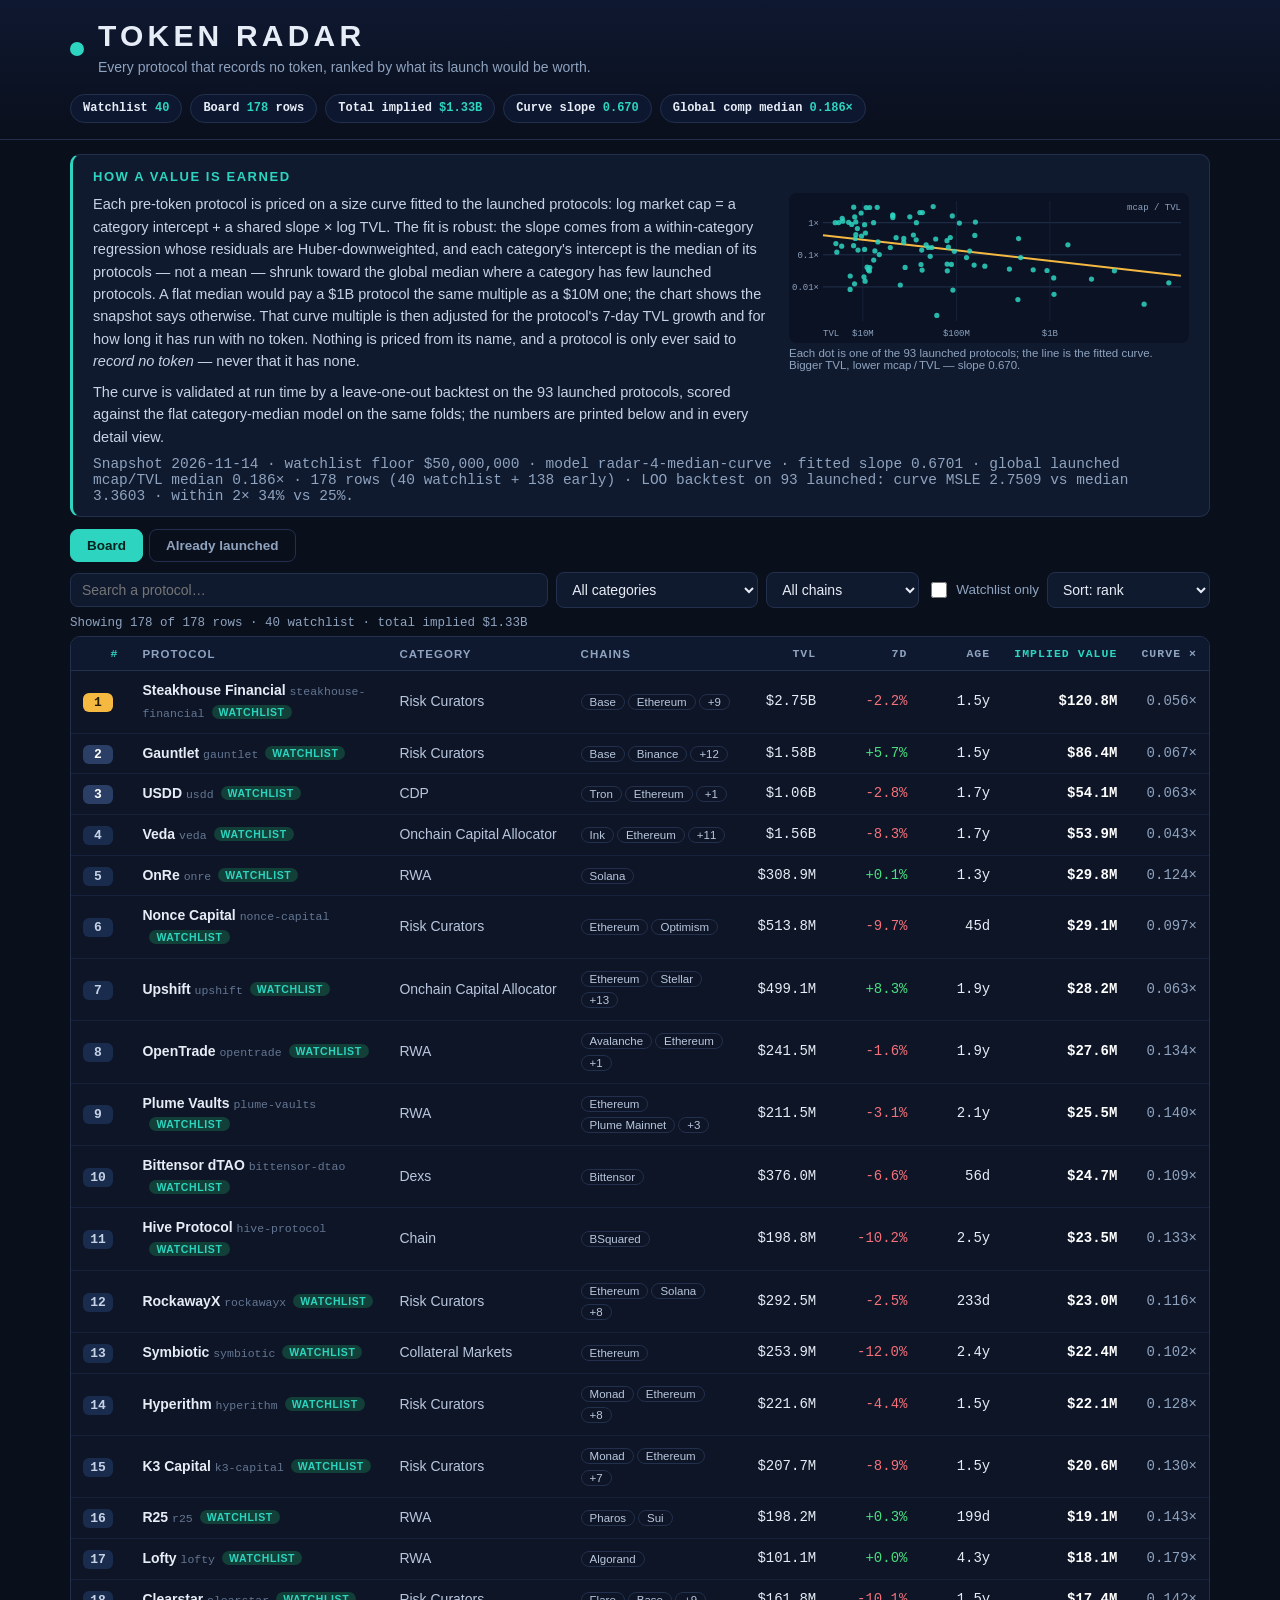
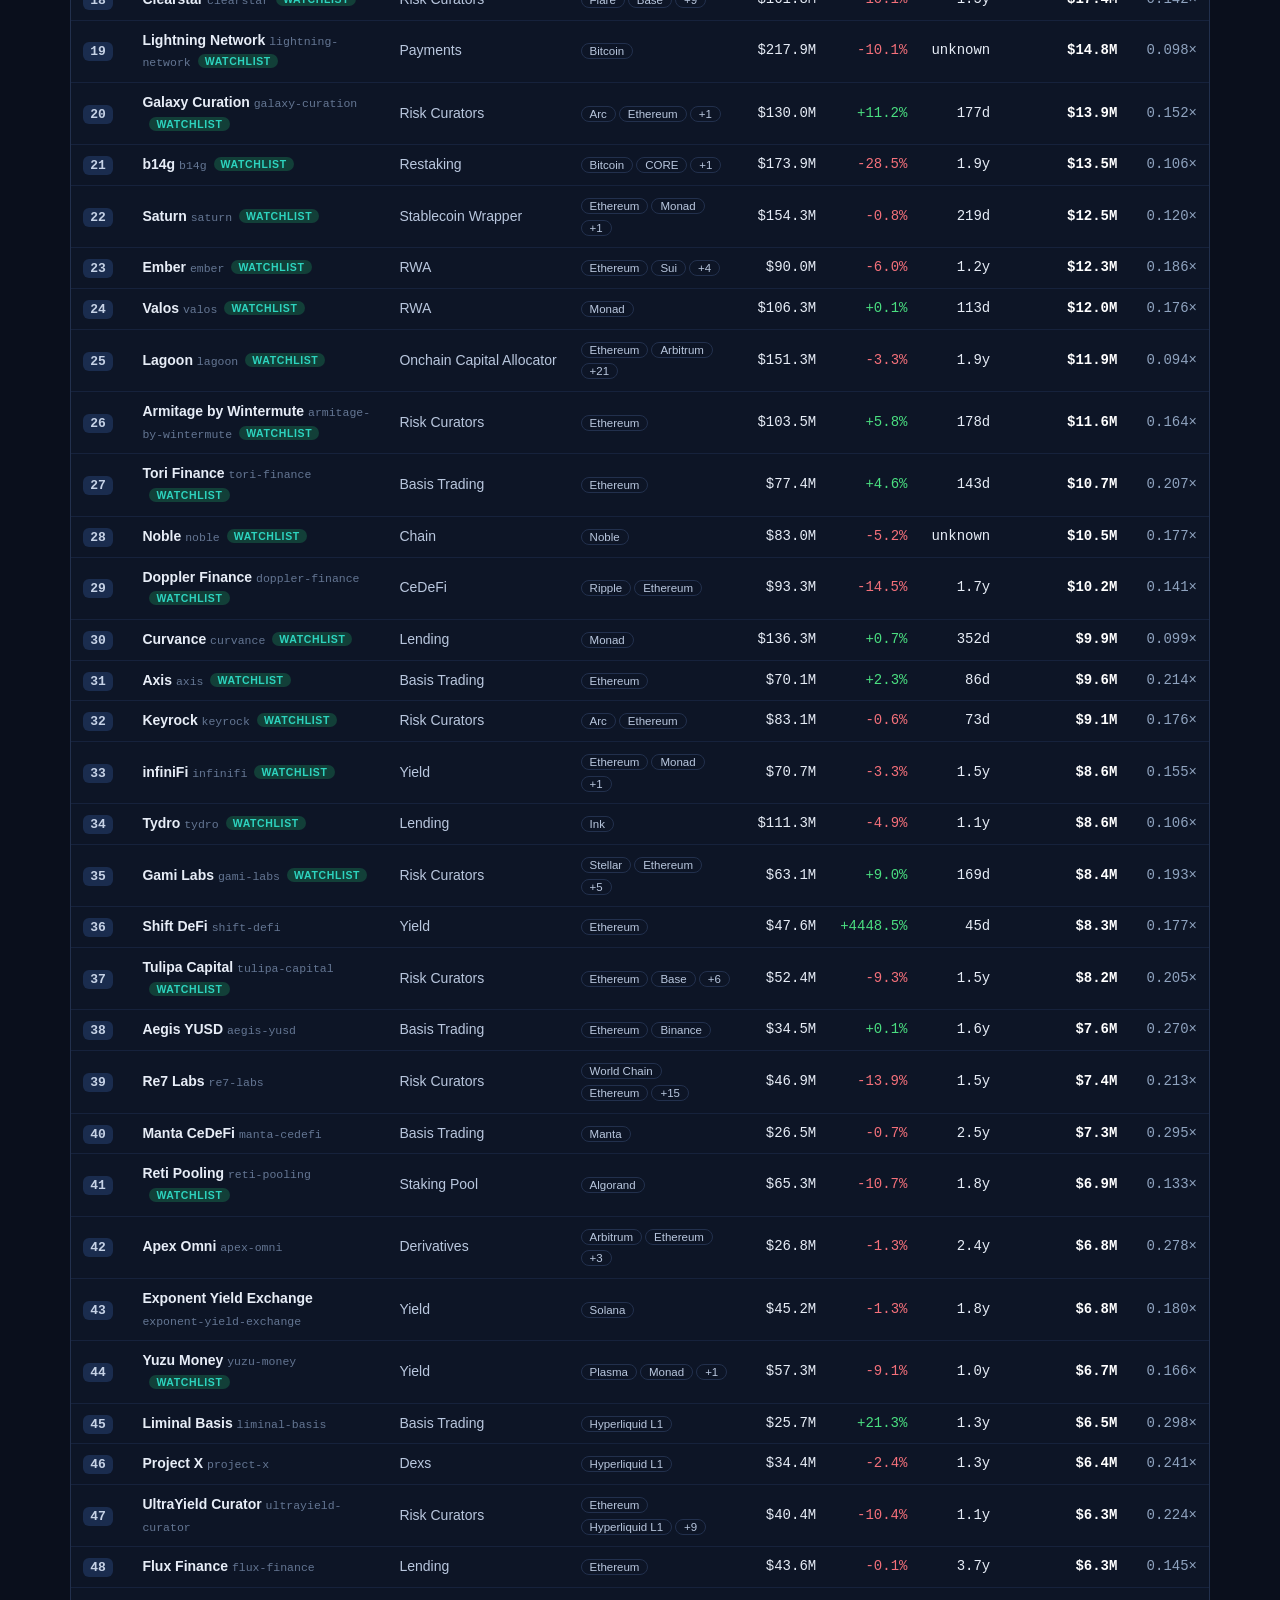
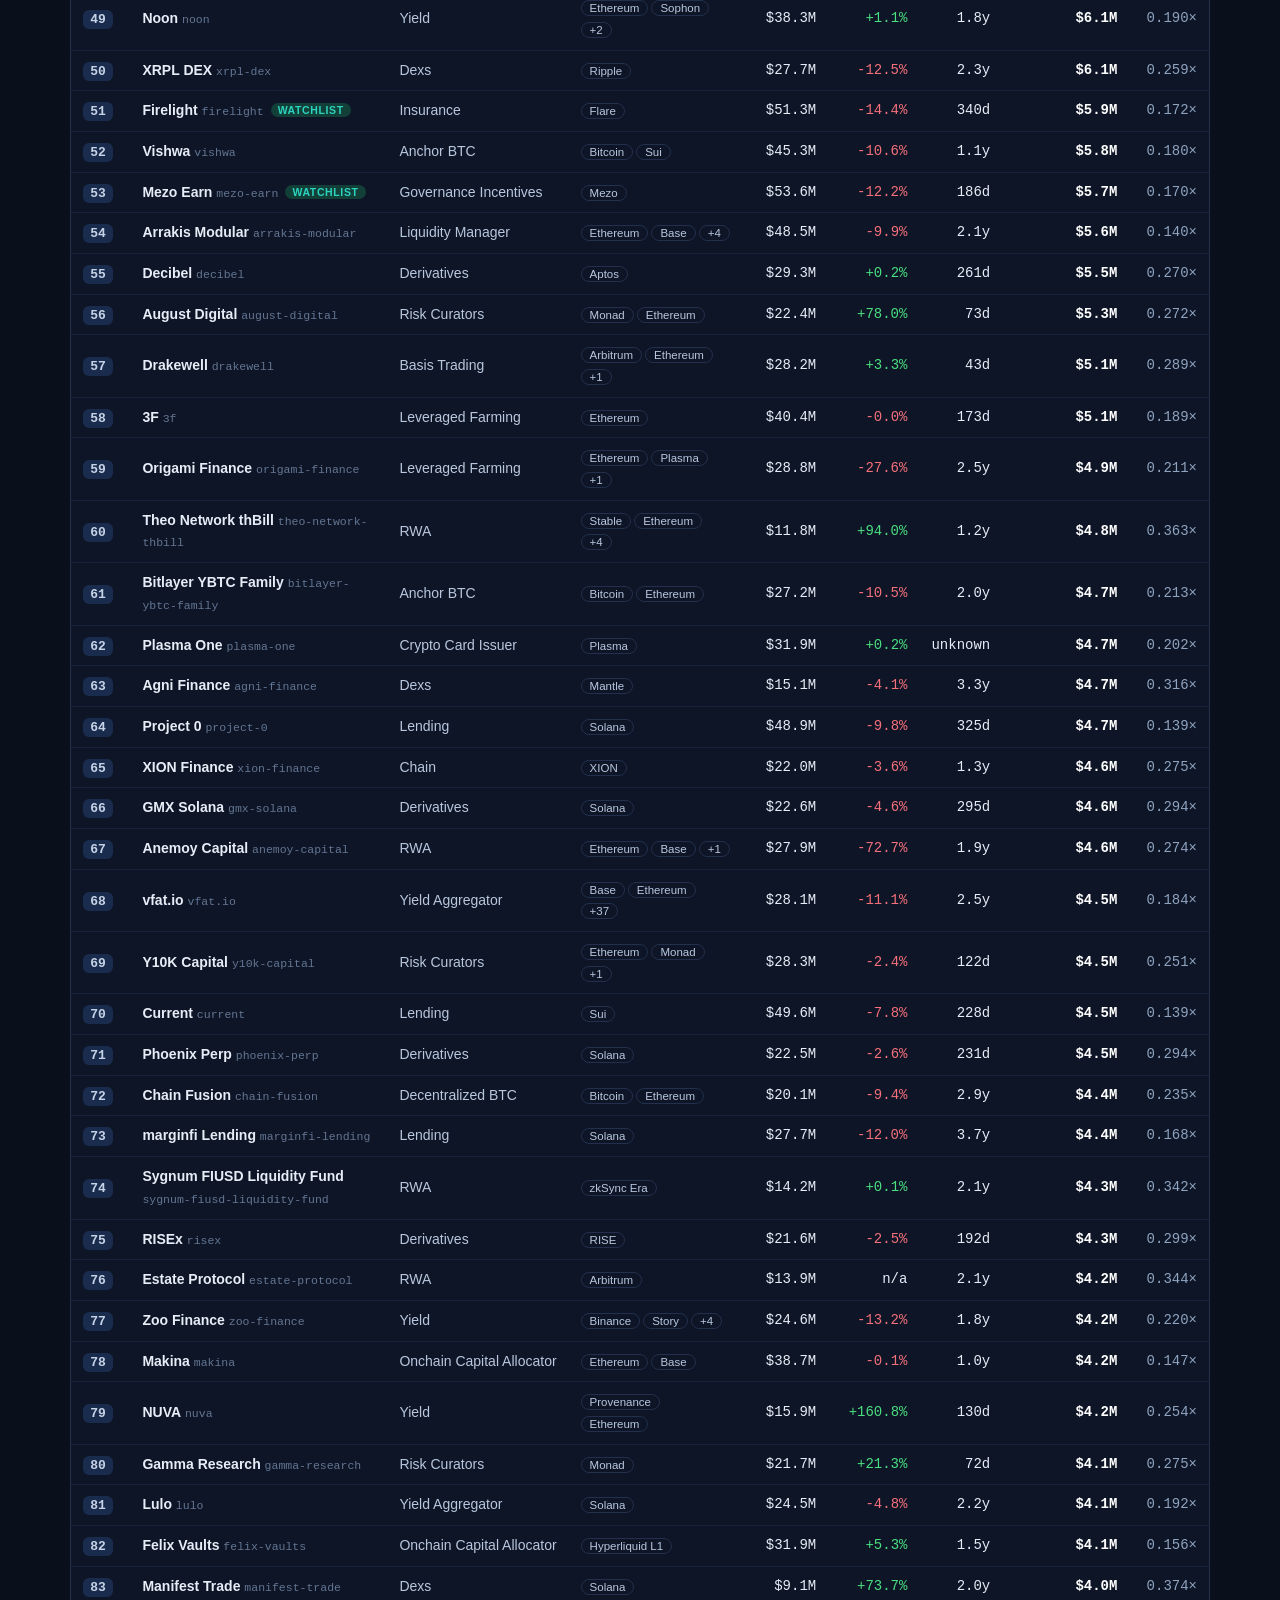
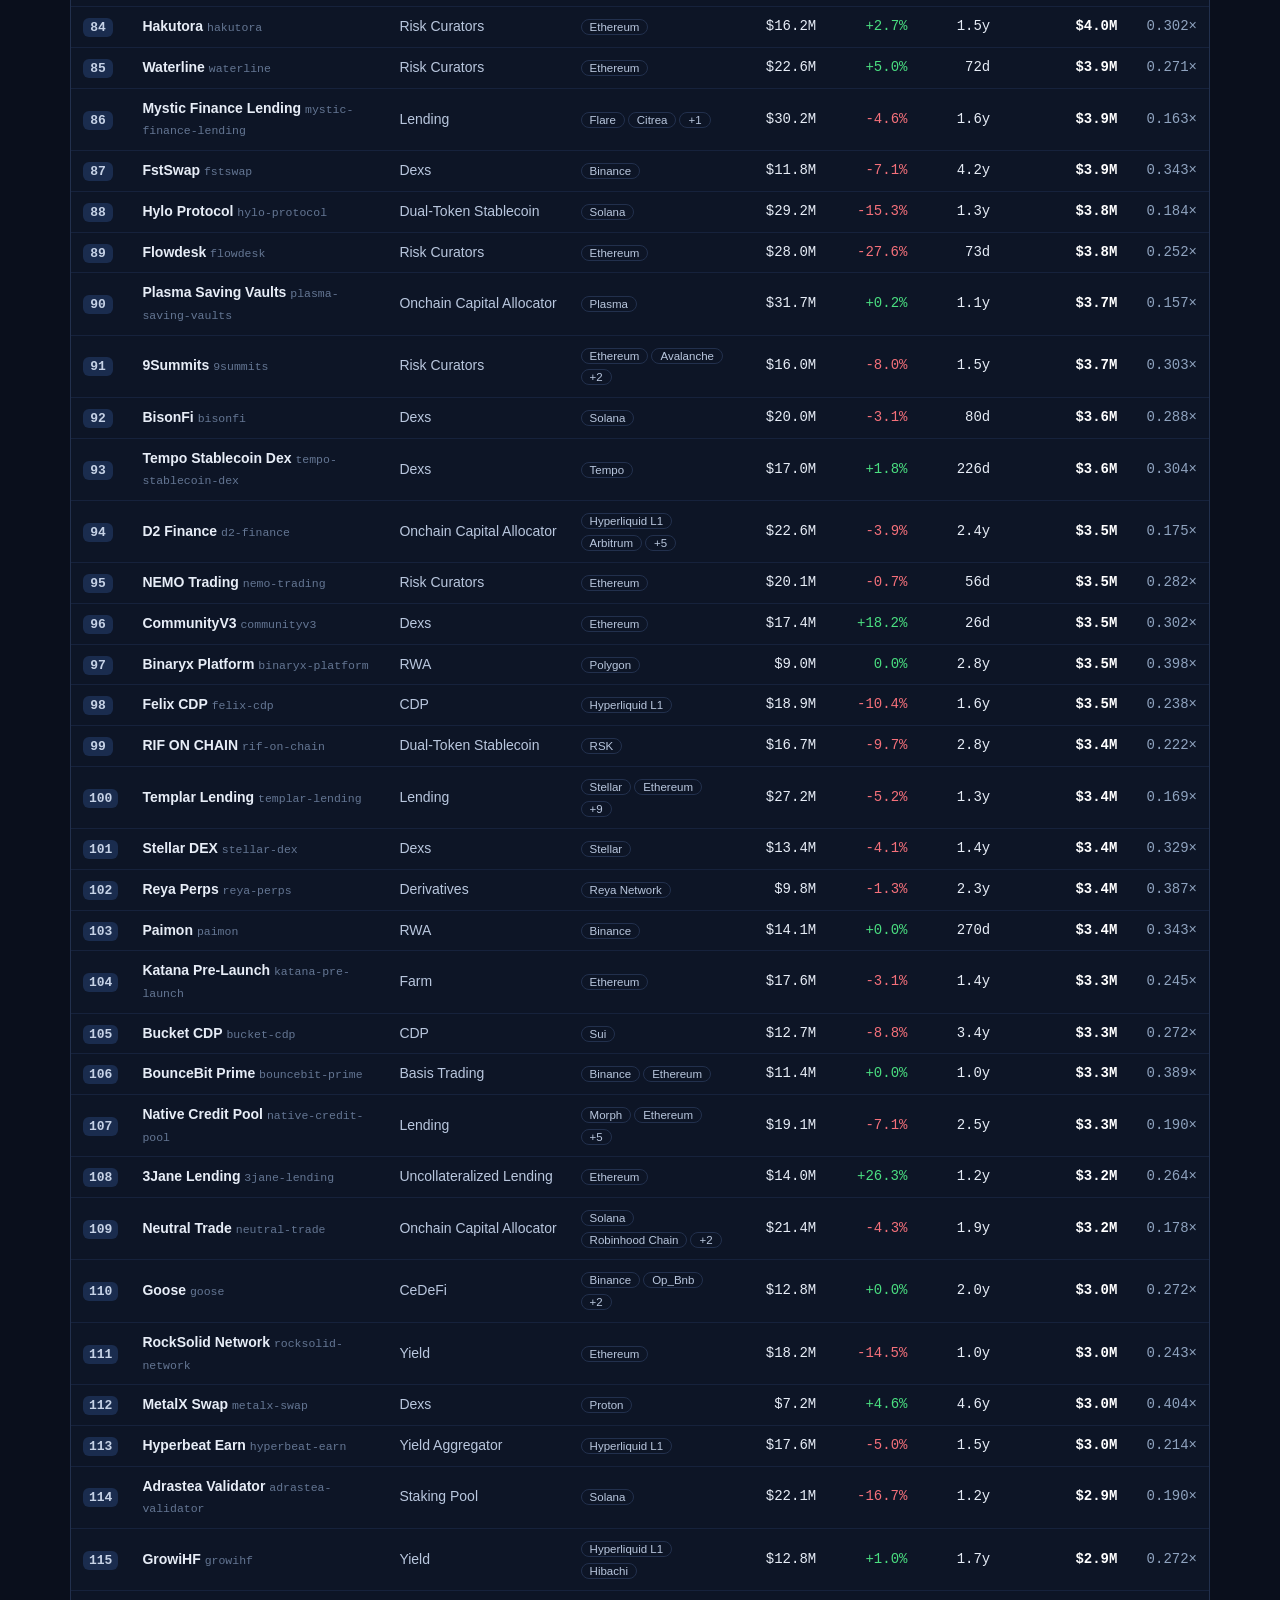
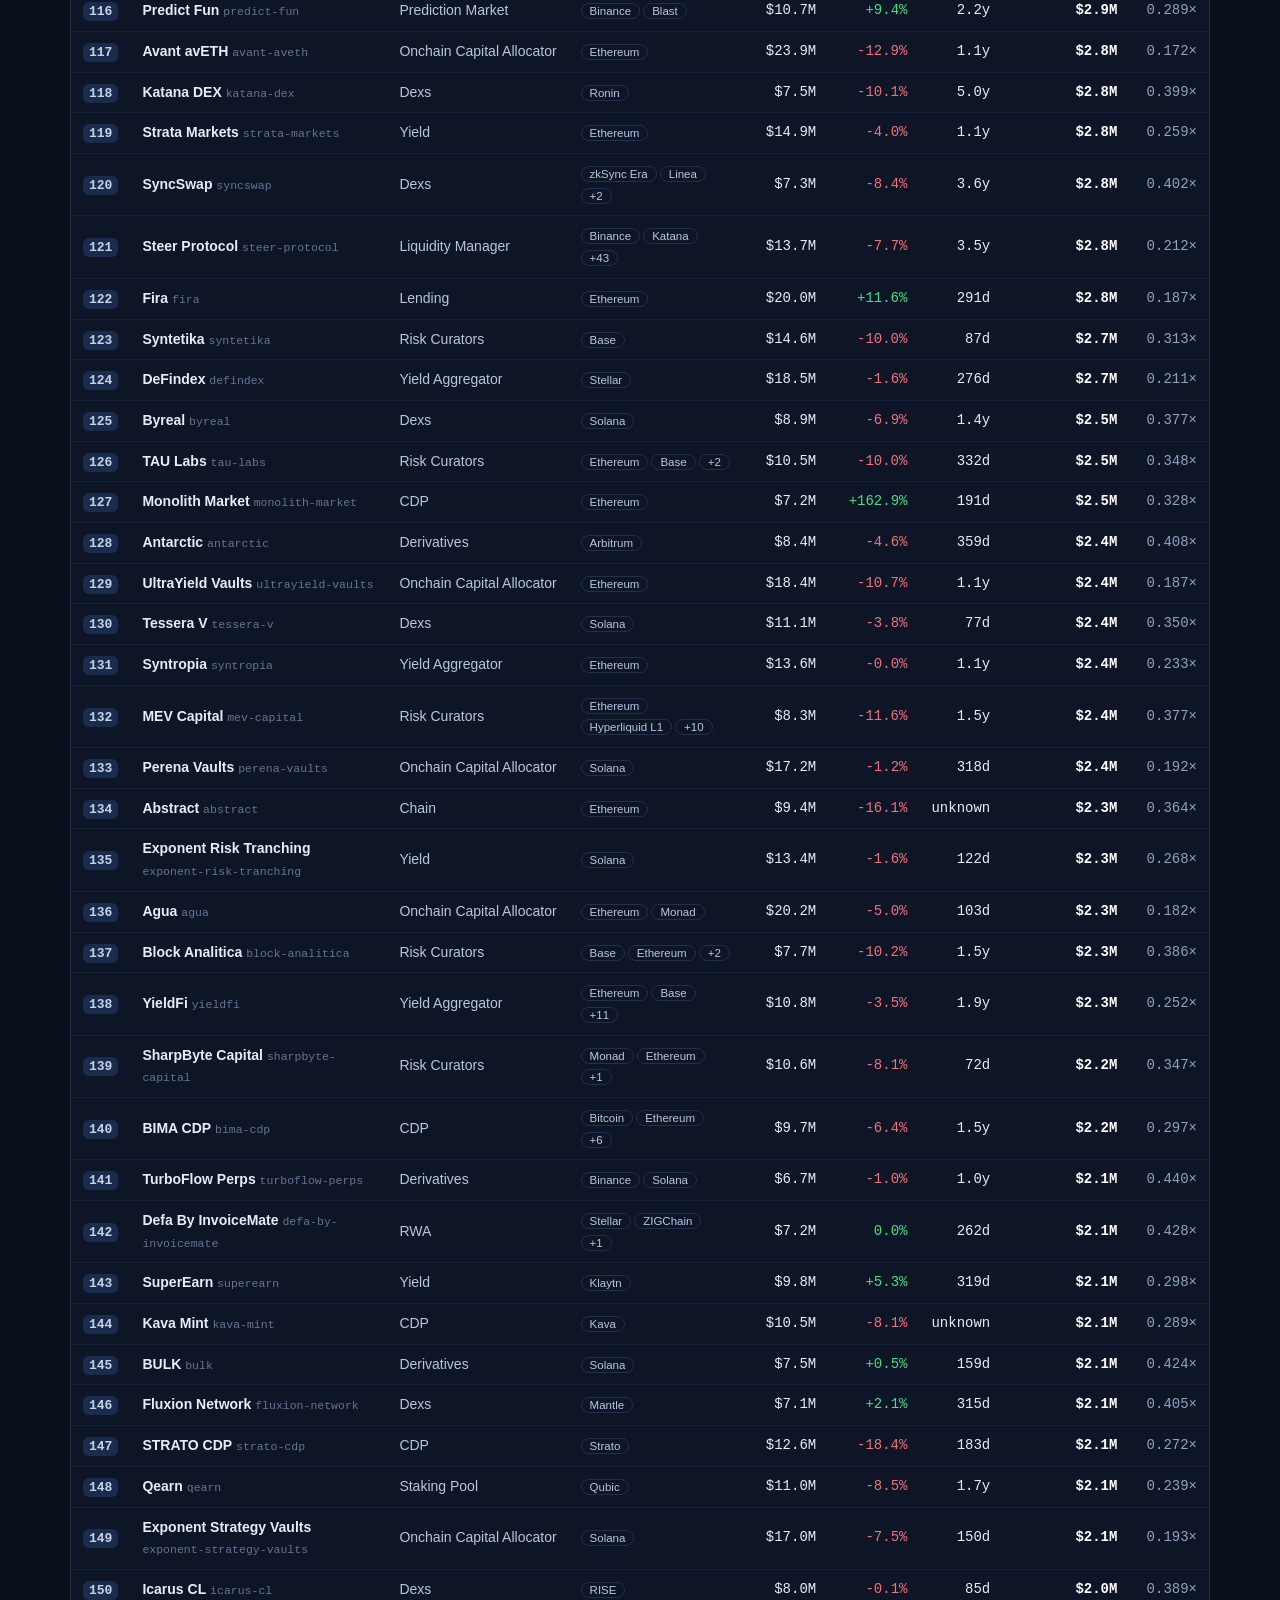
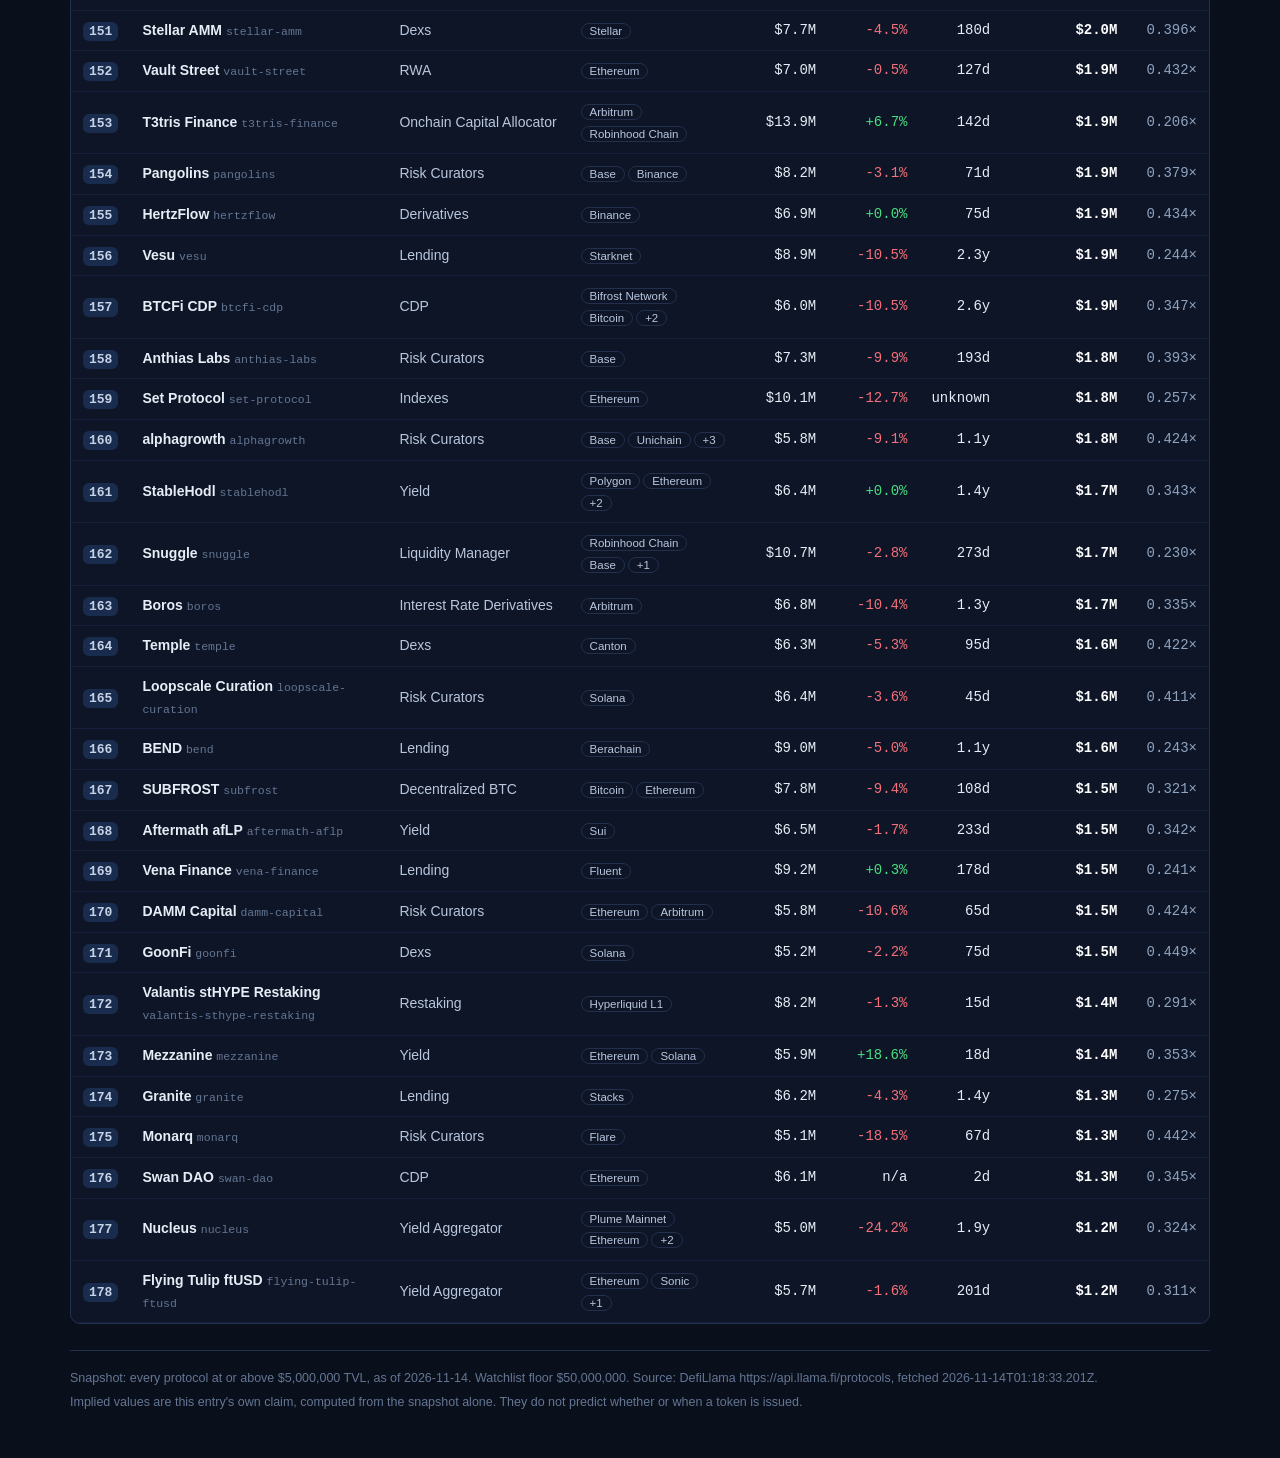
==== commit f29b1f29: "Token Radar v3: robust median-curve model with drawn fit - Model radar-4-median-curve: Huber-downwei" ====
--- a/out/dashboard/index.html
+++ b/out/dashboard/index.html
@@ -22,18 +22,24 @@
 <main>
   <section class="method" aria-label="How the values are earned">
     <h2>How a value is earned</h2>
-    <p>Each pre-token protocol is priced on a size curve fitted to the launched protocols:
-    log market cap = a category intercept + a shared slope &times; log TVL, fitted by least
-    squares over the 93 launched protocols in this snapshot. A flat category median would
-    give a $1B protocol the same mcap&thinsp;/&thinsp;TVL as a $10M one; the snapshot says
-    otherwise — large protocols trade at lower multiples — and the fitted slope (below 1)
-    captures it. A category's intercept is shrunk toward the mean where it has few launched
-    protocols. That curve multiple is then adjusted for the protocol's 7-day TVL growth and
-    for how long it has run with no token. Nothing is priced from its name, and a protocol
-    is only ever said to <em>record no token</em> — never that it has none.</p>
-    <p>The curve is validated at run time by a leave-one-out backtest on the 93 launched
-    protocols, scored against the flat category-median model on the same folds; the numbers
-    are printed below and in every detail view.</p>
+    <div class="method-grid">
+      <div class="method-text">
+        <p>Each pre-token protocol is priced on a size curve fitted to the launched protocols:
+        log market cap = a category intercept + a shared slope &times; log TVL. The fit is robust:
+        the slope comes from a within-category regression whose residuals are Huber-downweighted,
+        and each category's intercept is the median of its protocols — not a mean — shrunk toward
+        the global median where a category has few launched protocols. A flat median would
+        pay a $1B protocol the same multiple as a $10M one; the chart shows the snapshot
+        says otherwise. That curve multiple is then adjusted for the protocol's 7-day
+        TVL growth and for how long it has run with no token. Nothing is priced from its
+        name, and a protocol is only ever said to <em>record no token</em> — never that
+        it has none.</p>
+        <p>The curve is validated at run time by a leave-one-out backtest on the 93 launched
+        protocols, scored against the flat category-median model on the same folds; the numbers
+        are printed below and in every detail view.</p>
+      </div>
+      <figure class="curve-chart" id="curveChart" aria-label="Launched protocols: mcap over TVL against TVL, with the fitted size curve"></figure>
+    </div>
     <p class="method-meta" id="methodMeta"></p>
   </section>
 
@@ -60,9 +66,9 @@
     <div class="table-wrap">
       <table id="board">
         <thead><tr>
-          <th class="num">#</th><th>Protocol</th><th>Category</th><th>Chains</th>
-          <th class="num">TVL</th><th class="num">7d</th><th class="num">Age</th>
-          <th class="num">Implied value</th><th class="num">Curve &times;</th>
+          <th class="num sortable" data-sort="rank">#</th><th>Protocol</th><th>Category</th><th>Chains</th>
+          <th class="num sortable" data-sort="tvl">TVL</th><th class="num sortable" data-sort="chg">7d</th><th class="num sortable" data-sort="age">Age</th>
+          <th class="num sortable" data-sort="rank">Implied value</th><th class="num">Curve &times;</th>
         </tr></thead>
         <tbody id="rows"></tbody>
       </table>
--- a/out/dashboard/app.css
+++ b/out/dashboard/app.css
@@ -22,8 +22,18 @@
 main { max-width: 1180px; margin: 0 auto; padding: 0 20px 40px; }
 .method { margin: 14px 0 12px; border: 1px solid var(--line); border-left: 3px solid var(--acc); border-radius: 10px; background: var(--panel); padding: 12px 20px; }
 .method h2 { margin: 0 0 6px; font-size: 13px; letter-spacing: .12em; text-transform: uppercase; color: var(--acc); }
-.method p { margin: 0; color: #c6d2e6; font-size: 14.5px; }
+.method p { margin: 0 0 8px; color: #c6d2e6; font-size: 14.5px; }
+.method p:last-child { margin-bottom: 0; }
+.method-grid { display: grid; grid-template-columns: minmax(0, 1fr) 400px; gap: 20px; align-items: start; }
+@media (max-width: 860px) { .method-grid { grid-template-columns: 1fr; } }
+.curve-chart { margin: 0; }
+.curve-chart svg { display: block; width: 100%; height: auto; }
+.curve-chart figcaption { color: var(--mut); font: 11.5px var(--sans); margin-top: 4px; }
 .method-meta { margin-top: 8px !important; color: var(--mut) !important; font: 12.5px var(--mono); }
+.method.collapsed { padding: 8px 20px; }
+.method.collapsed .method-grid, .method.collapsed .method-meta { display: none; }
+.method.collapsed h2 { margin: 0; }
+.method.collapsed h2::after { content: ' — hidden while a protocol is open; close the detail to read it again'; text-transform: none; letter-spacing: 0; color: var(--mut); }
 .tabs { display: flex; gap: 6px; margin: 4px 0 10px; }
 .tab { border: 1px solid var(--line); background: transparent; color: var(--mut); border-radius: 8px; padding: 8px 16px; font: 600 13.5px var(--sans); cursor: pointer; }
 .tab.on { background: var(--acc); border-color: var(--acc); color: #06231d; }
@@ -37,6 +47,9 @@
 .table-wrap { border: 1px solid var(--line); border-radius: 10px; overflow: auto; background: var(--panel2); }
 table { width: 100%; border-collapse: collapse; font-size: 14px; }
 thead th { text-align: left; padding: 10px 12px; color: var(--mut); font: 600 11.5px var(--sans); letter-spacing: .09em; text-transform: uppercase; border-bottom: 1px solid var(--line); background: #0e1930; position: sticky; top: 0; }
+thead th.sortable { cursor: pointer; }
+thead th.sortable:hover { color: var(--ink); }
+thead th.sorted { color: var(--acc); }
 tbody td { padding: 9px 12px; border-bottom: 1px solid #16223c; vertical-align: middle; }
 tbody tr { cursor: pointer; }
 tbody tr:hover { background: #13203c; }
@@ -69,7 +82,7 @@
 .comps { width: auto; }
 .comps td, .comps th { padding: 6px 14px 6px 0; border: none; }
 .steps { margin: 0; padding: 0; list-style: none; counter-reset: st; }
-.steps li { counter-increment: st; position: relative; padding: 6px 12px 6px 46px; border: 1px solid var(--line); border-radius: 8px; margin-bottom: 5px; background: var(--panel); }
+.steps li { counter-increment: st; position: relative; padding: 5px 12px 5px 46px; border: 1px solid var(--line); border-radius: 8px; margin-bottom: 4px; background: var(--panel); }
 .steps li::before { content: counter(st); position: absolute; left: 12px; top: 6px; width: 24px; height: 24px; border-radius: 50%; background: var(--acc); color: #06231d; font: 700 13px/24px var(--sans); text-align: center; }
 .steps .ct { display: block; color: var(--mut); font: 12px var(--mono); margin-top: 3px; }
 .live-note { color: var(--mut); font-size: 14px; margin: 0 0 12px; }
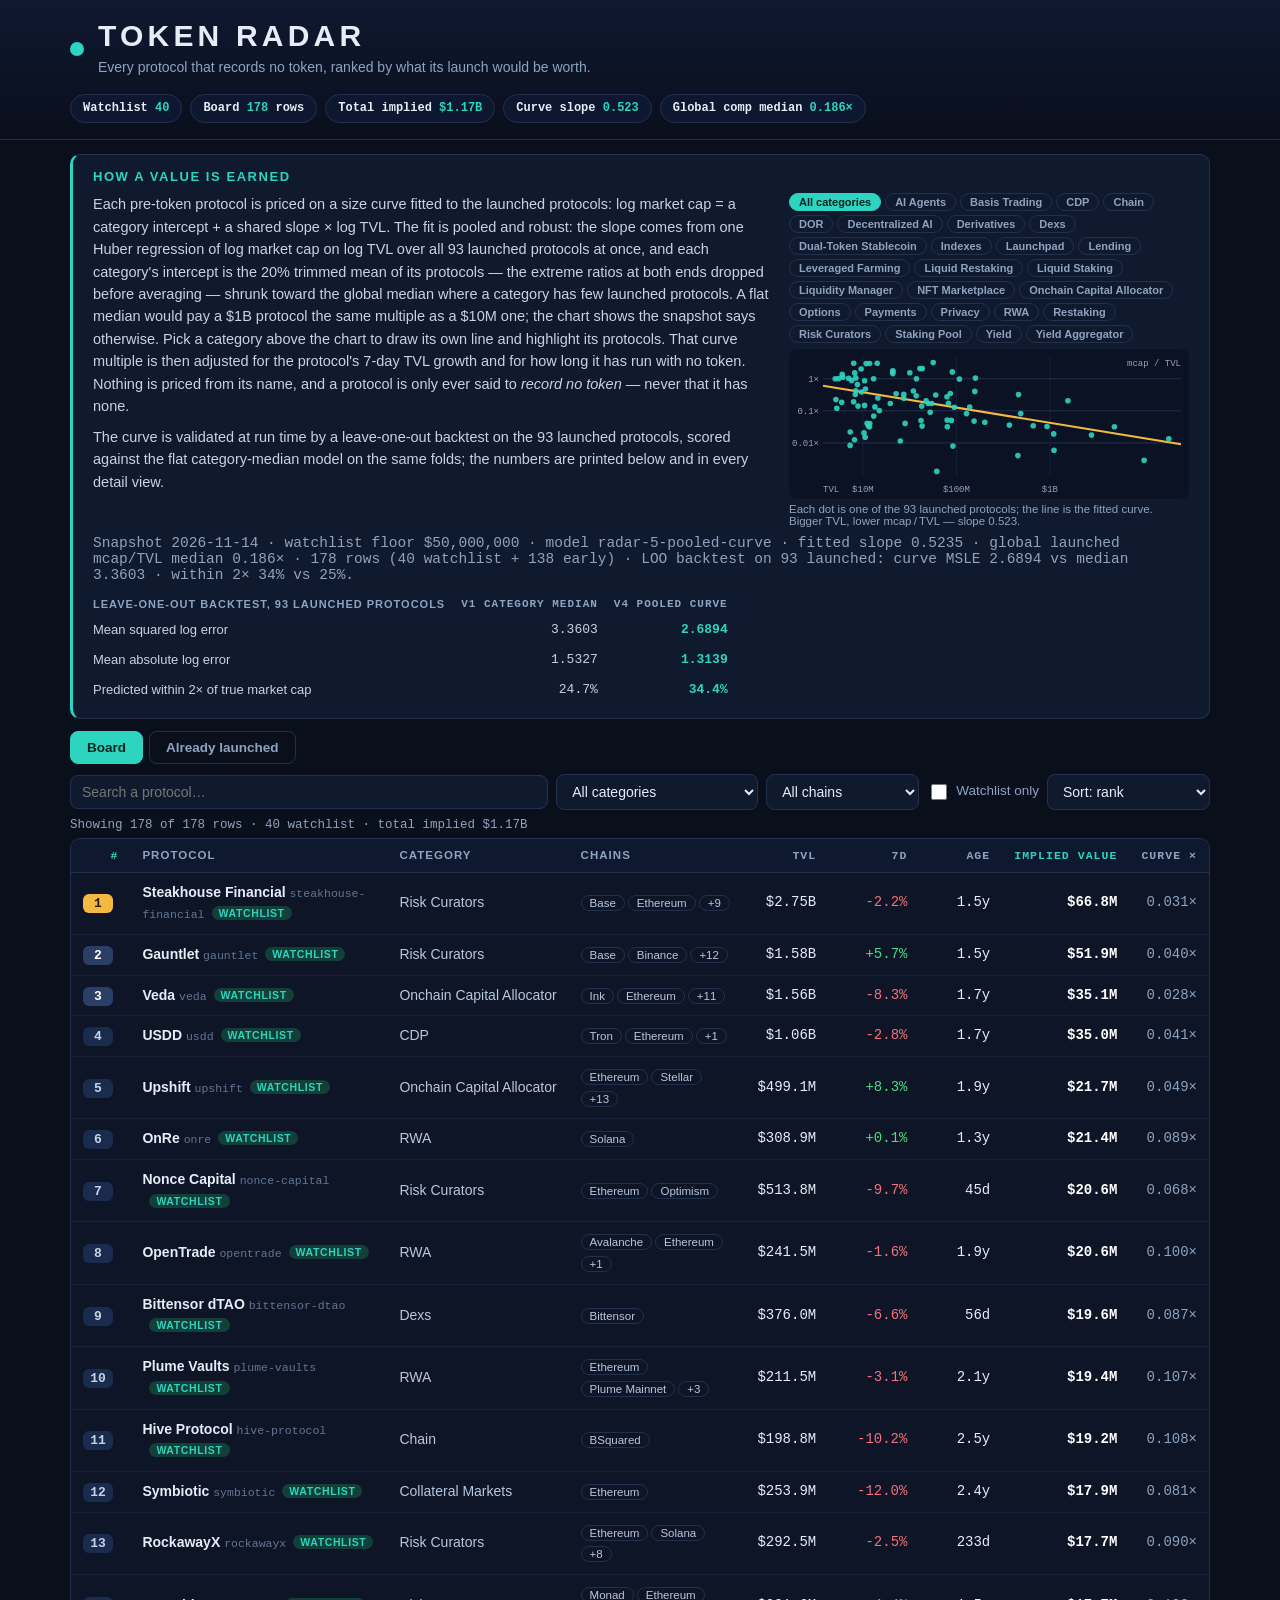
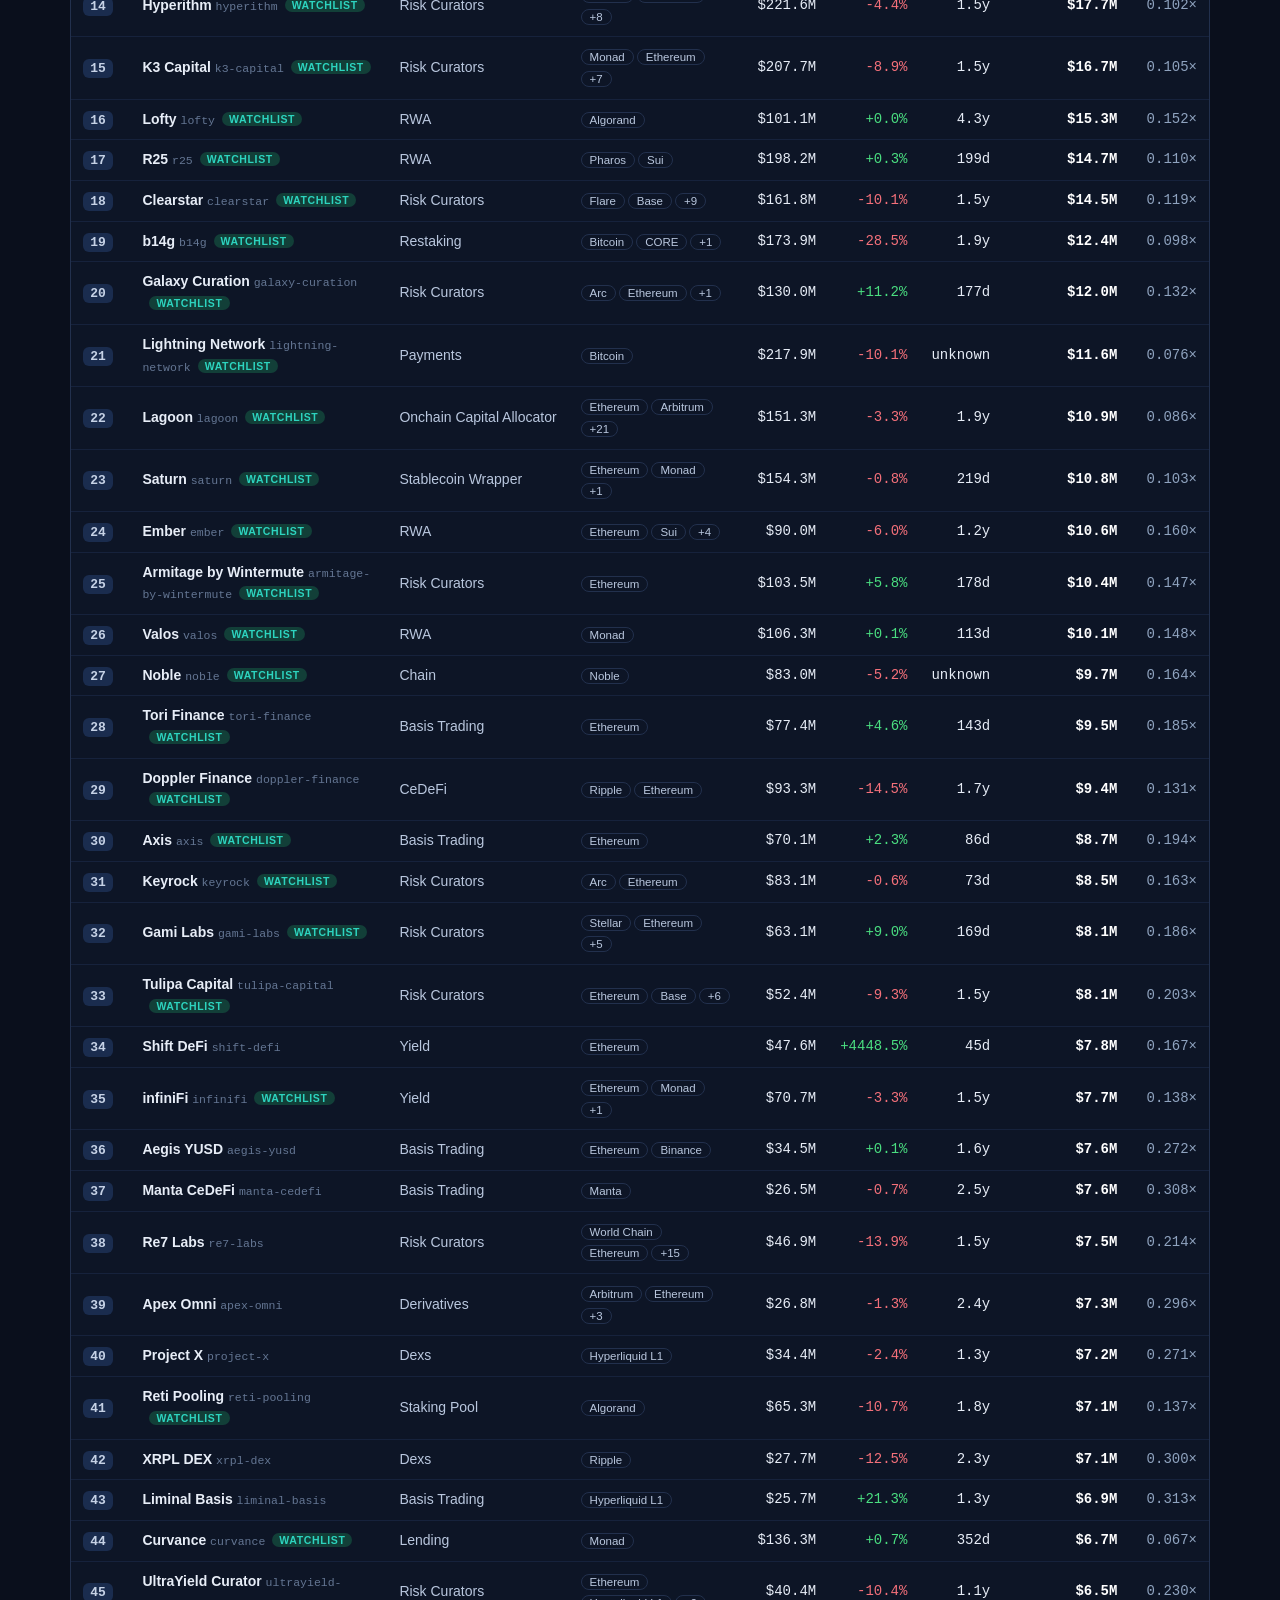
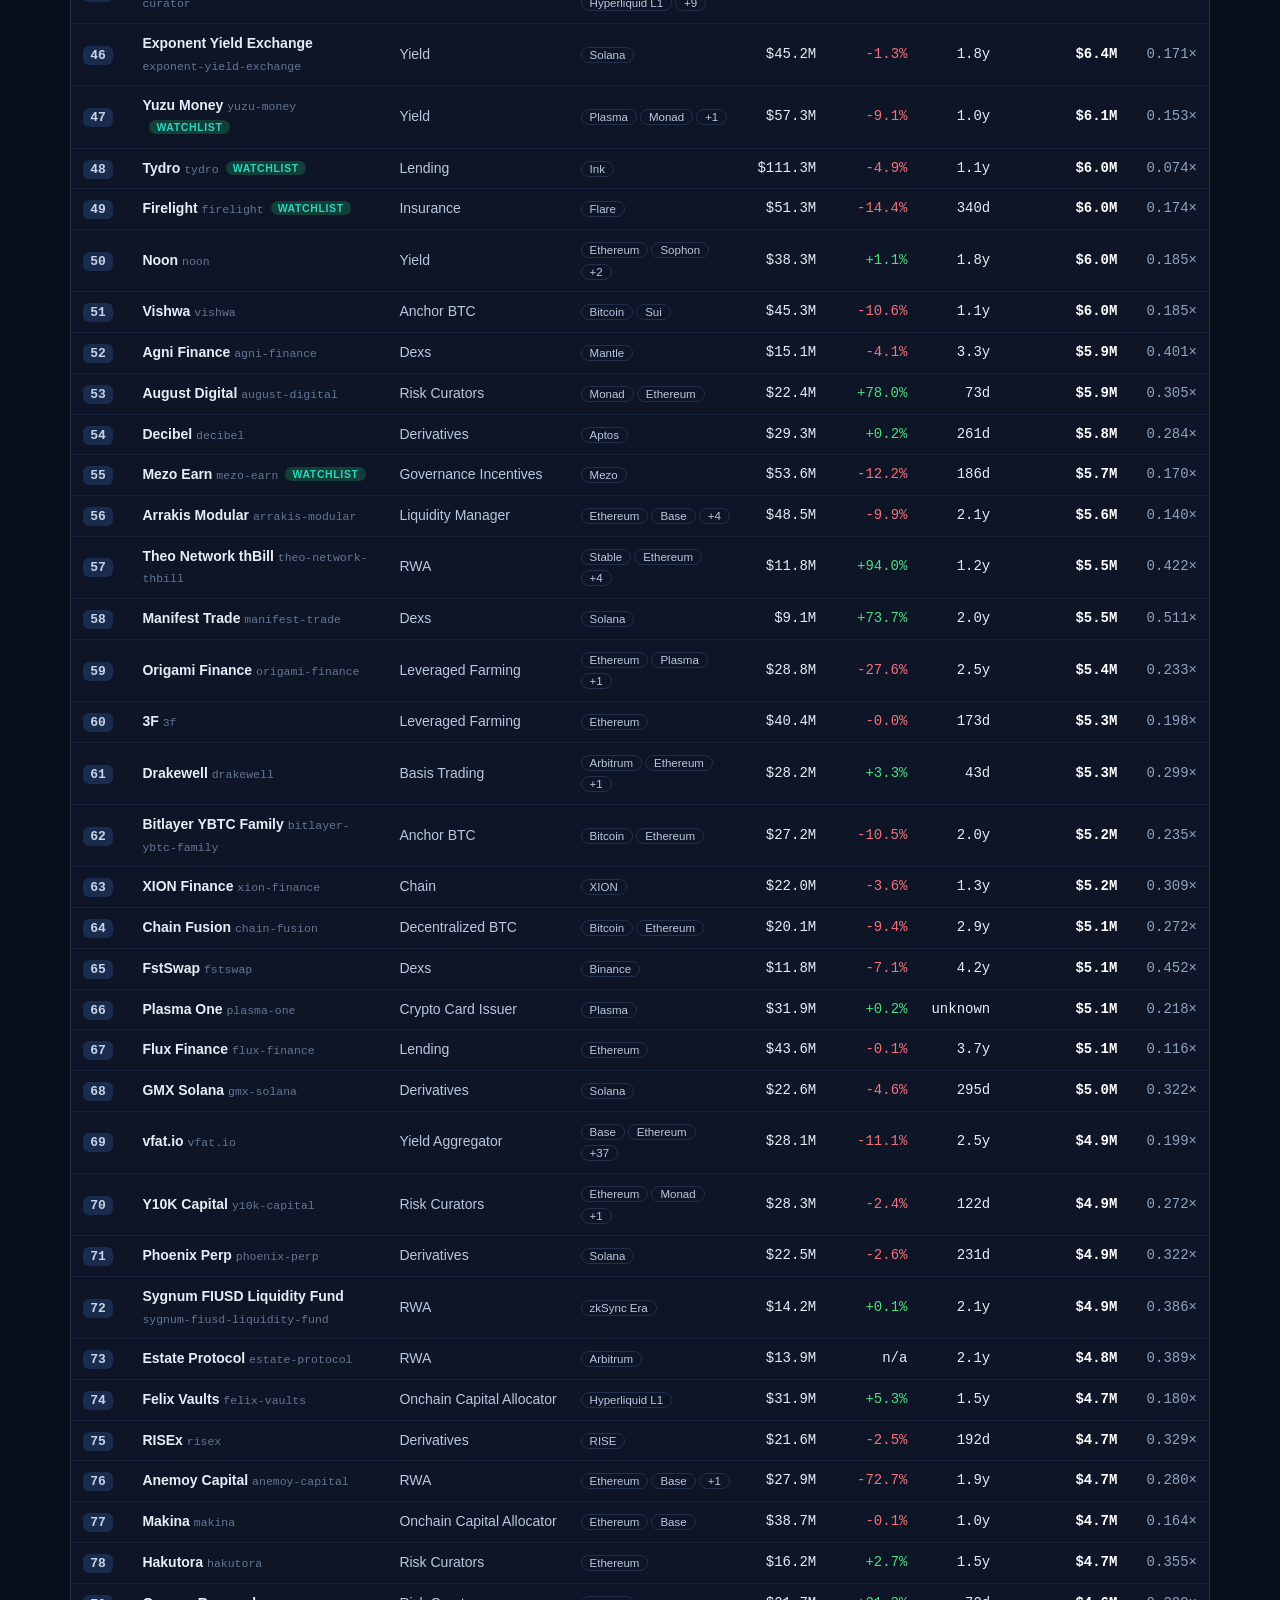
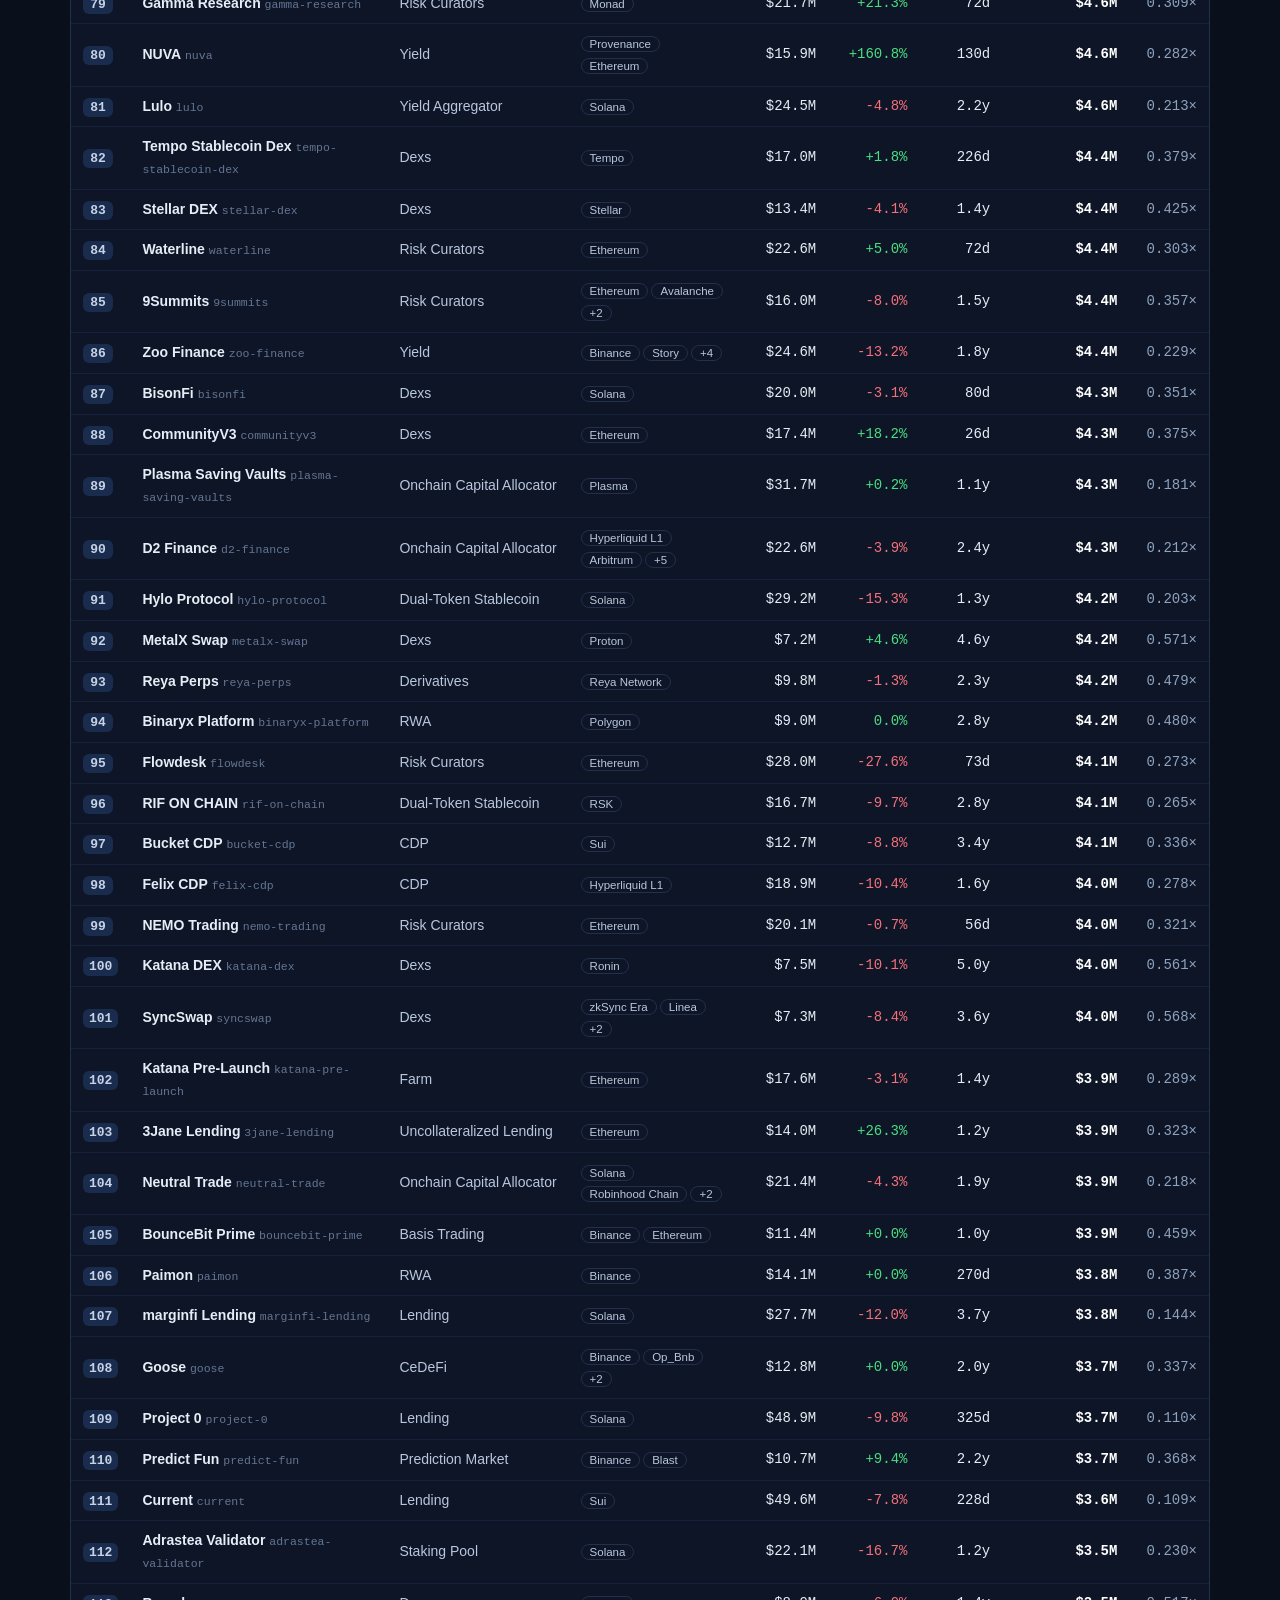
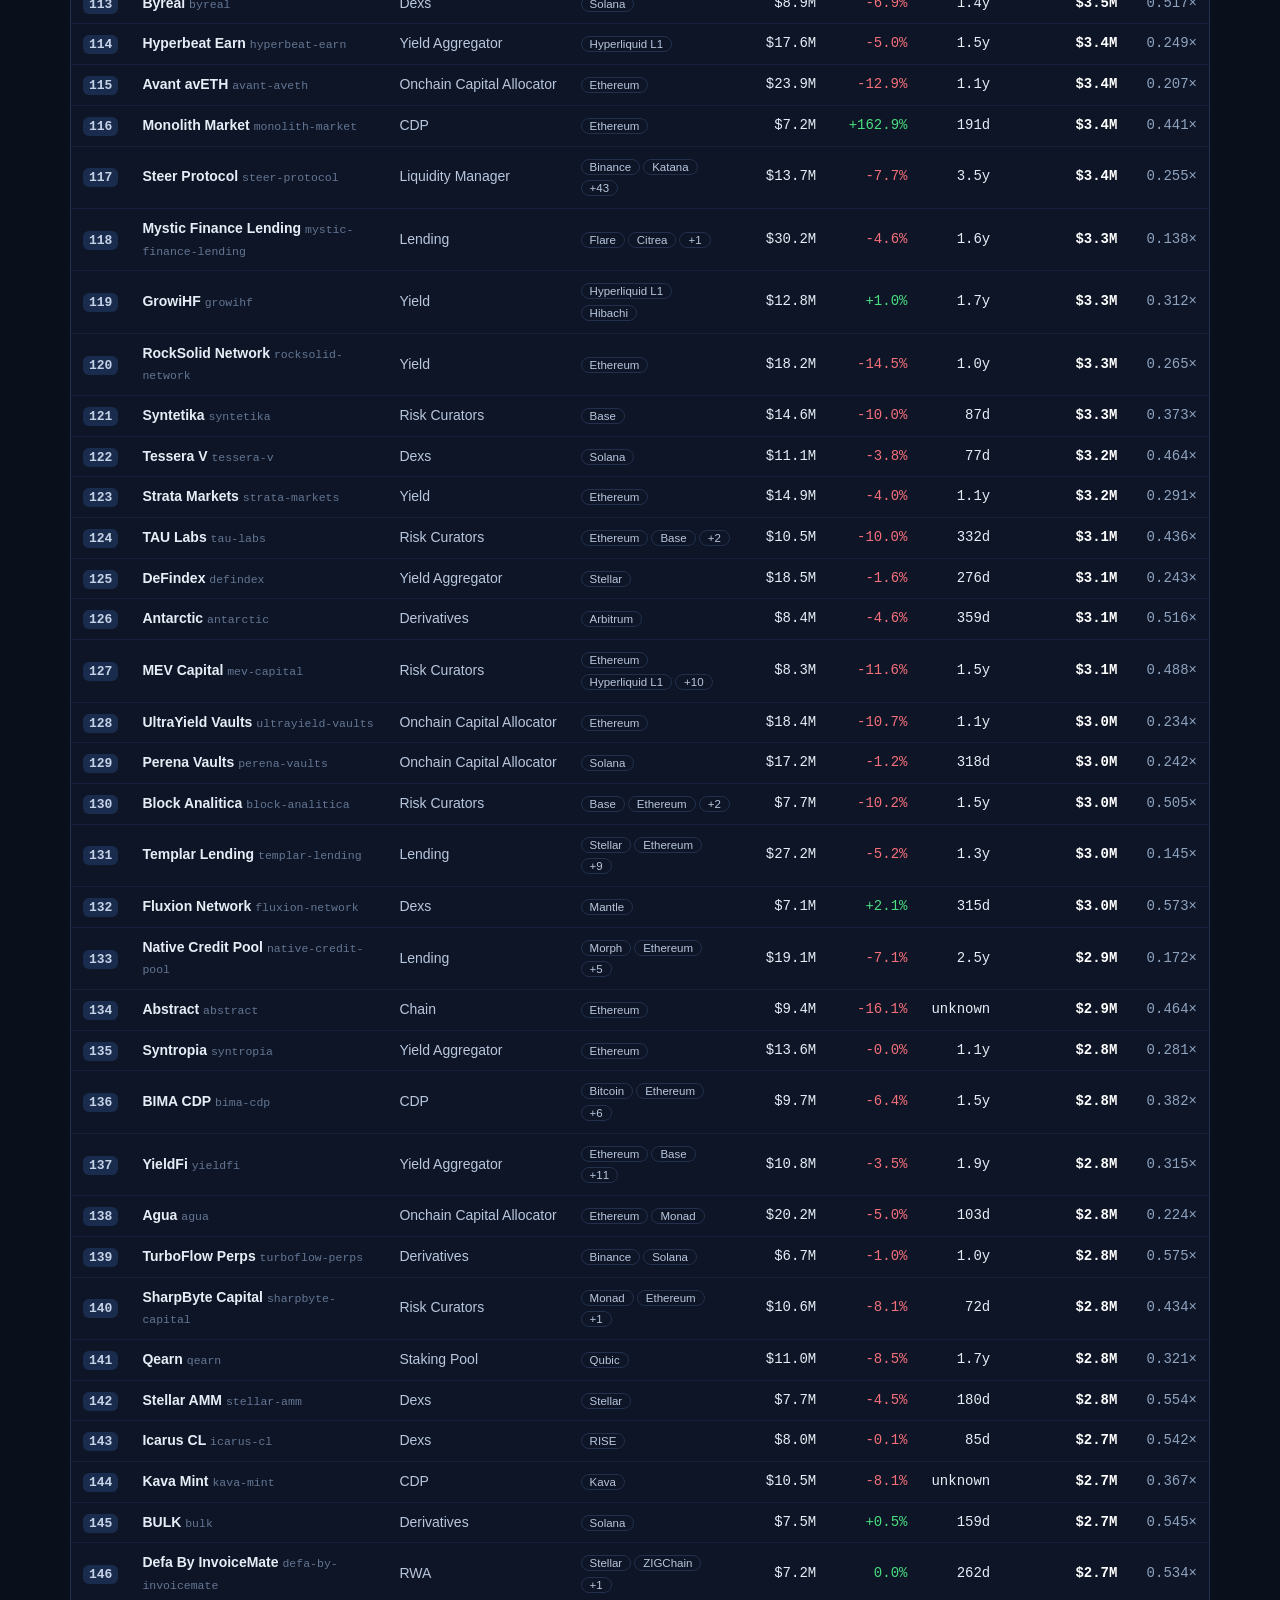
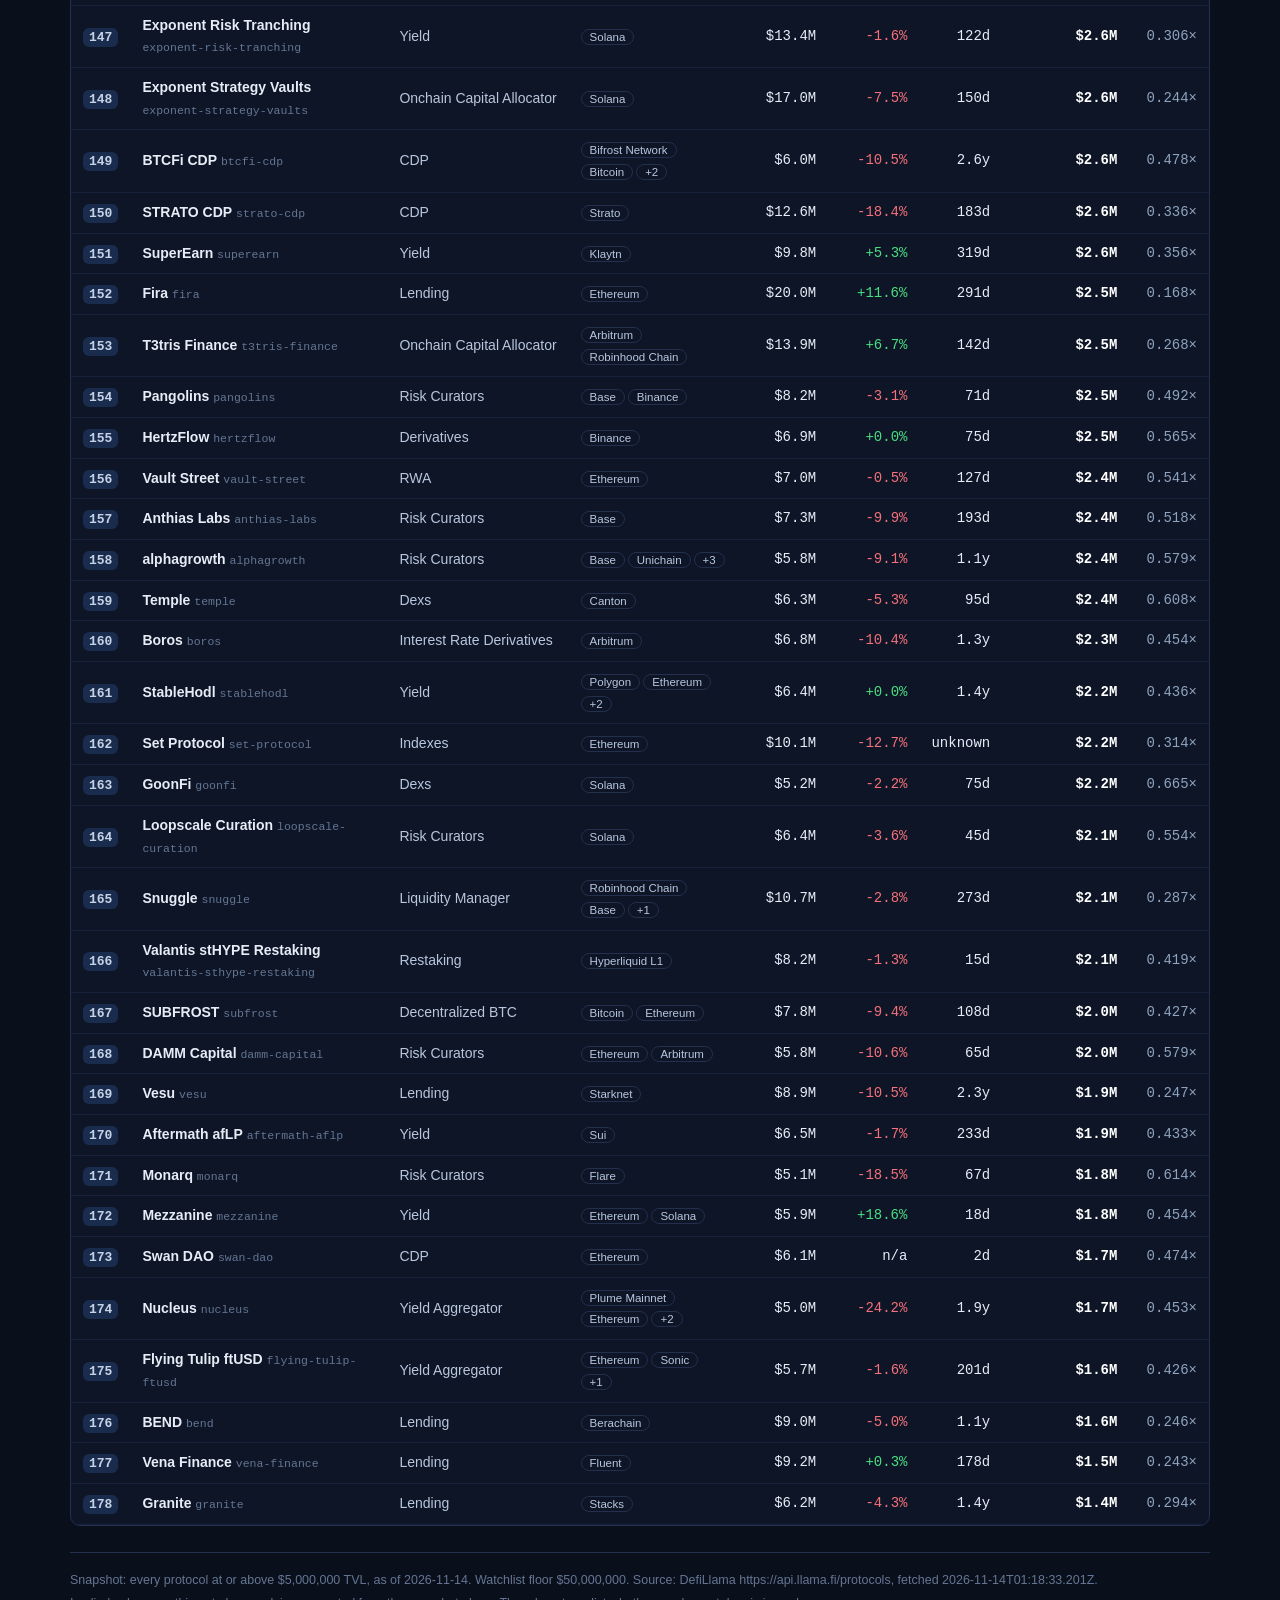
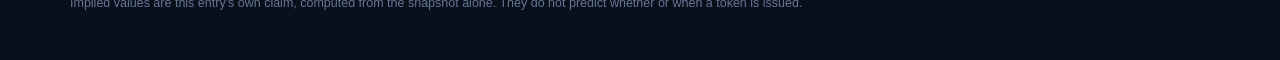
==== commit aed6e775: "Token Radar v4: pooled Huber size curve with trimmed-mean intercepts - Slope from one Huber regressi" ====
--- a/out/dashboard/index.html
+++ b/out/dashboard/index.html
@@ -25,12 +25,14 @@
     <div class="method-grid">
       <div class="method-text">
         <p>Each pre-token protocol is priced on a size curve fitted to the launched protocols:
-        log market cap = a category intercept + a shared slope &times; log TVL. The fit is robust:
-        the slope comes from a within-category regression whose residuals are Huber-downweighted,
-        and each category's intercept is the median of its protocols — not a mean — shrunk toward
+        log market cap = a category intercept + a shared slope &times; log TVL. The fit is pooled
+        and robust: the slope comes from one Huber regression of log market cap on log TVL over
+        all 93 launched protocols at once, and each category's intercept is the 20% trimmed mean
+        of its protocols — the extreme ratios at both ends dropped before averaging — shrunk toward
         the global median where a category has few launched protocols. A flat median would
         pay a $1B protocol the same multiple as a $10M one; the chart shows the snapshot
-        says otherwise. That curve multiple is then adjusted for the protocol's 7-day
+        says otherwise. Pick a category above the chart to draw its own line and highlight its
+        protocols. That curve multiple is then adjusted for the protocol's 7-day
         TVL growth and for how long it has run with no token. Nothing is priced from its
         name, and a protocol is only ever said to <em>record no token</em> — never that
         it has none.</p>
@@ -41,6 +43,7 @@
       <figure class="curve-chart" id="curveChart" aria-label="Launched protocols: mcap over TVL against TVL, with the fitted size curve"></figure>
     </div>
     <p class="method-meta" id="methodMeta"></p>
+    <div class="bt-wrap" id="btWrap"></div>
   </section>
 
   <nav class="tabs" aria-label="Views">
--- a/out/dashboard/app.css
+++ b/out/dashboard/app.css
@@ -29,9 +29,20 @@
 .curve-chart { margin: 0; }
 .curve-chart svg { display: block; width: 100%; height: auto; }
 .curve-chart figcaption { color: var(--mut); font: 11.5px var(--sans); margin-top: 4px; }
+.catchips { display: flex; flex-wrap: wrap; gap: 4px; margin-bottom: 6px; }
+.catchip { border: 1px solid var(--line); background: transparent; color: var(--mut); border-radius: 999px; padding: 2px 9px; font: 600 11px var(--sans); cursor: pointer; }
+.catchip:hover { color: var(--ink); }
+.catchip.on { background: var(--acc); border-color: var(--acc); color: #06231d; }
+.bt-wrap { margin-top: 10px; }
+.bttable { width: auto; font-size: 13px; }
+.bttable th, .bttable td { padding: 5px 16px 5px 0; border: none; text-align: left; }
+.bttable th { color: var(--mut); font: 600 11px var(--sans); letter-spacing: .09em; text-transform: uppercase; }
+.bttable td { color: #c6d2e6; }
+.bttable td.num, .bttable th.num { text-align: right; font-family: var(--mono); }
+.bttable td b { color: var(--acc); }
 .method-meta { margin-top: 8px !important; color: var(--mut) !important; font: 12.5px var(--mono); }
 .method.collapsed { padding: 8px 20px; }
-.method.collapsed .method-grid, .method.collapsed .method-meta { display: none; }
+.method.collapsed .method-grid, .method.collapsed .method-meta, .method.collapsed .bt-wrap { display: none; }
 .method.collapsed h2 { margin: 0; }
 .method.collapsed h2::after { content: ' — hidden while a protocol is open; close the detail to read it again'; text-transform: none; letter-spacing: 0; color: var(--mut); }
 .tabs { display: flex; gap: 6px; margin: 4px 0 10px; }
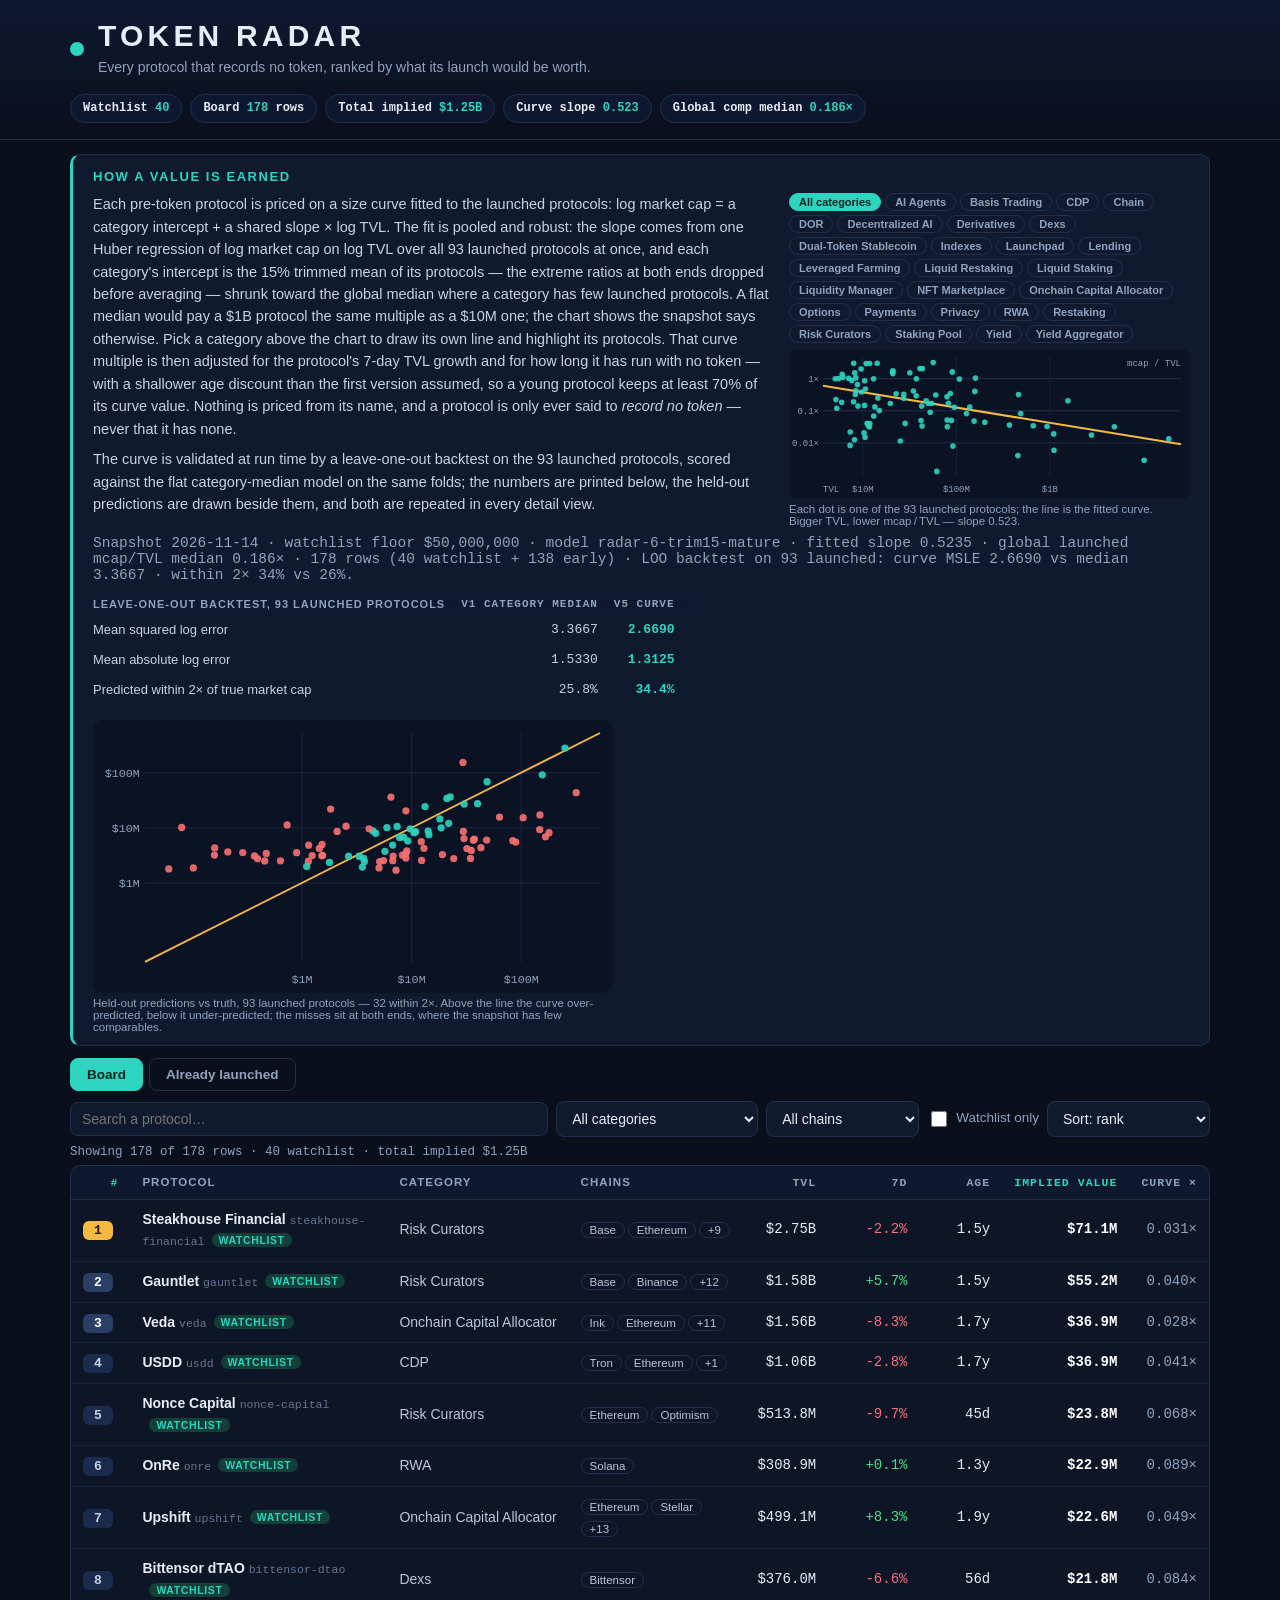
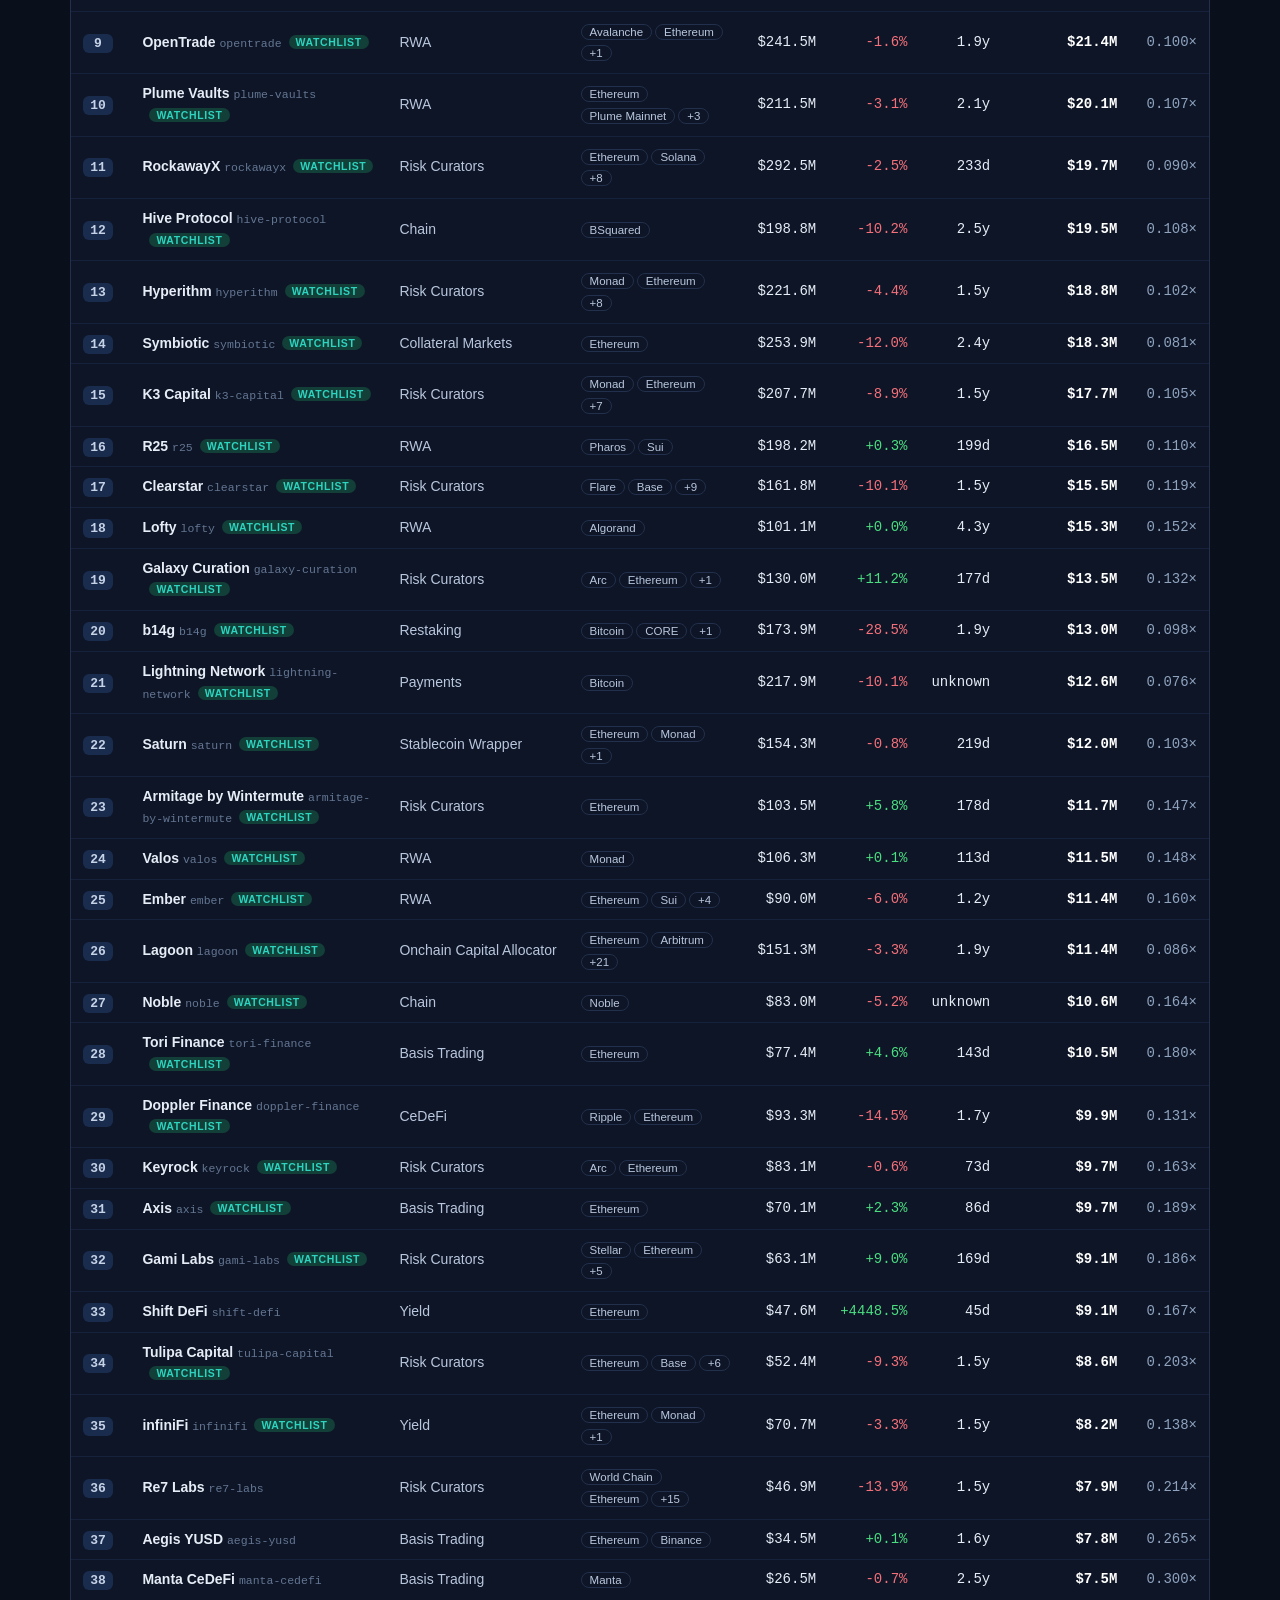
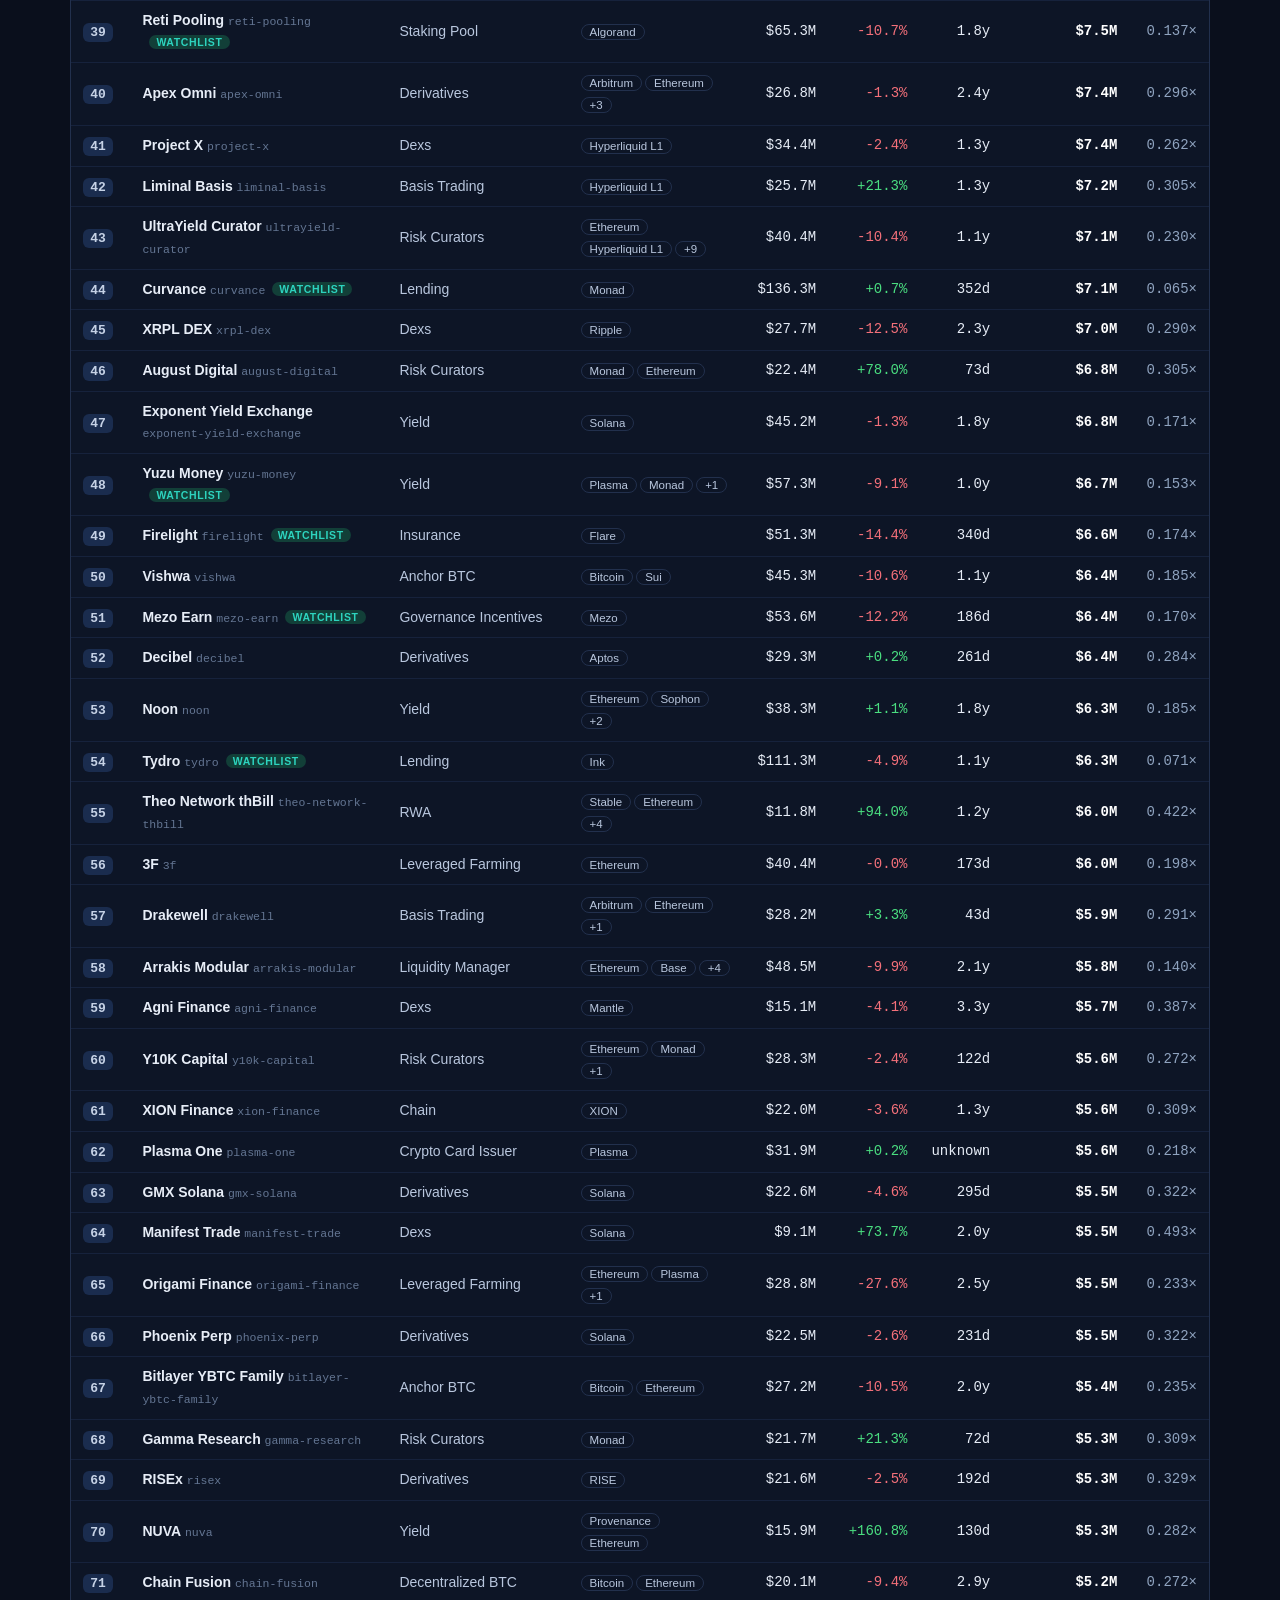
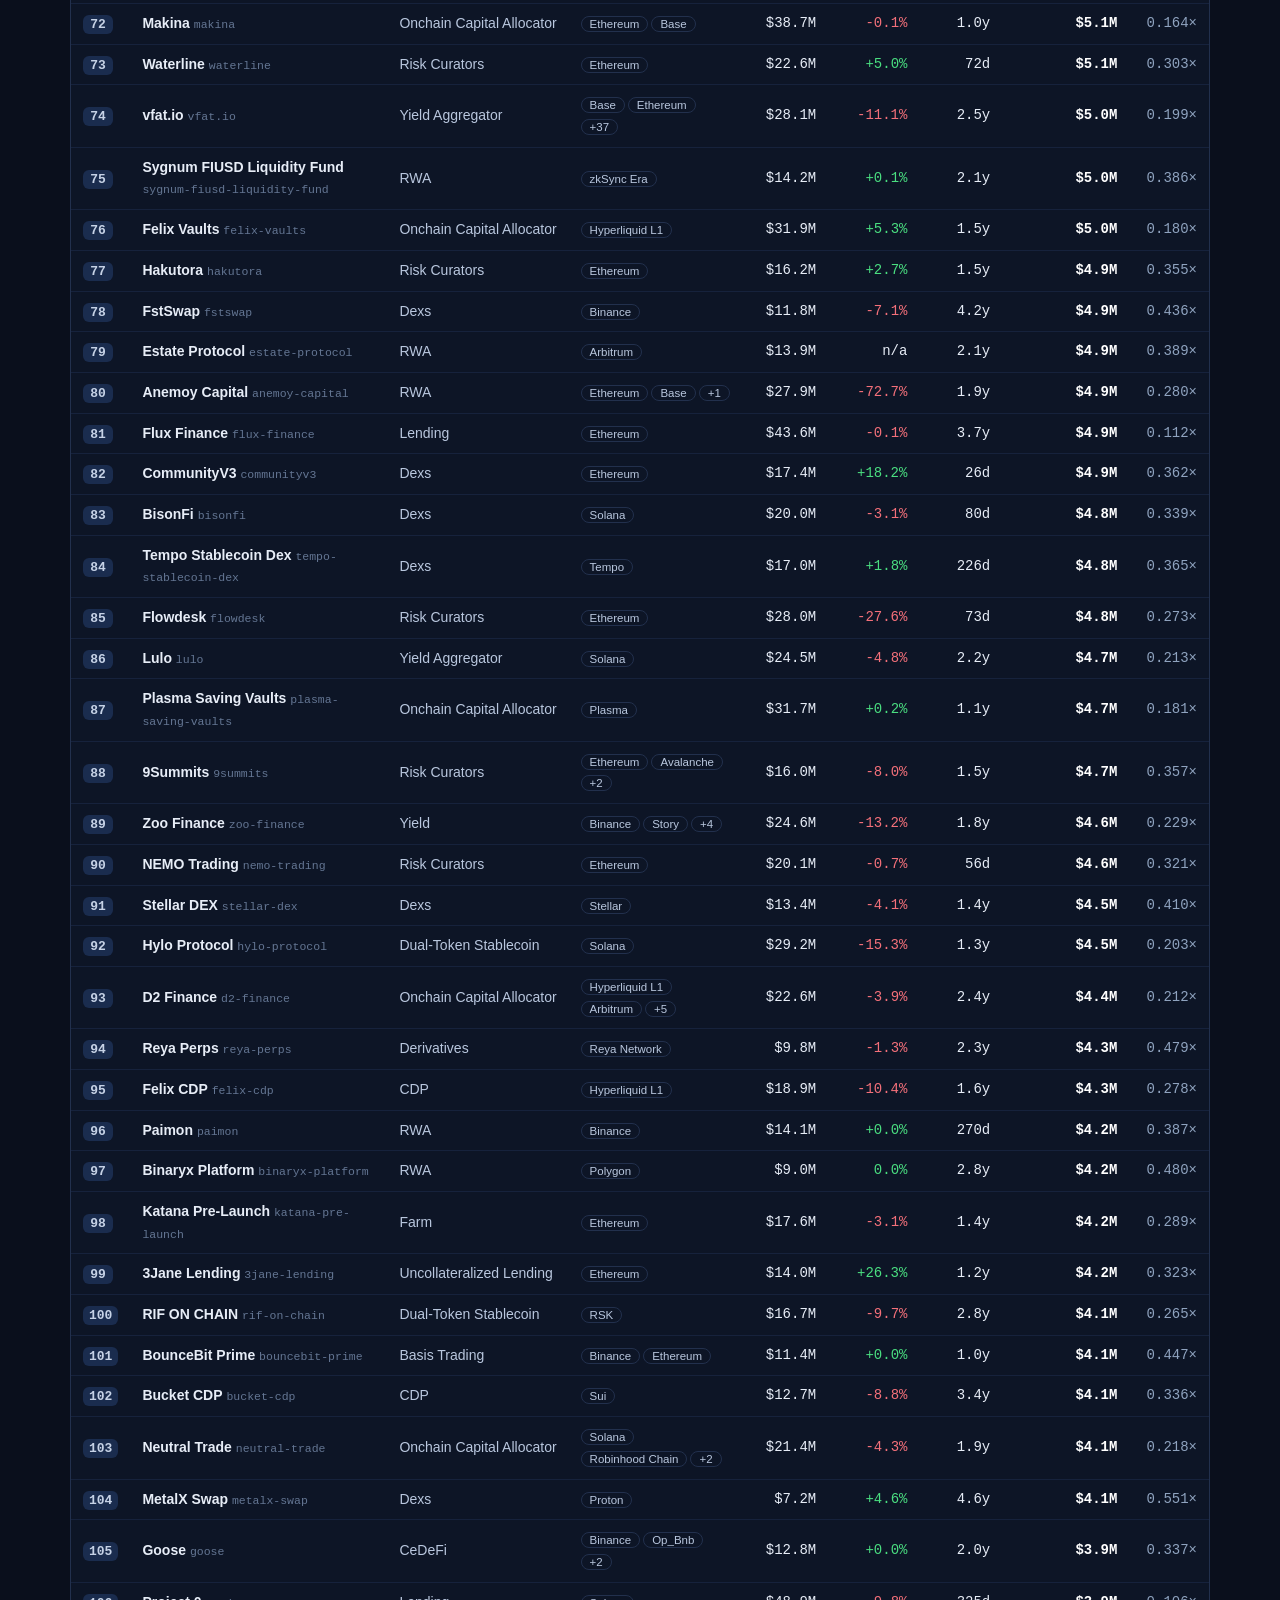
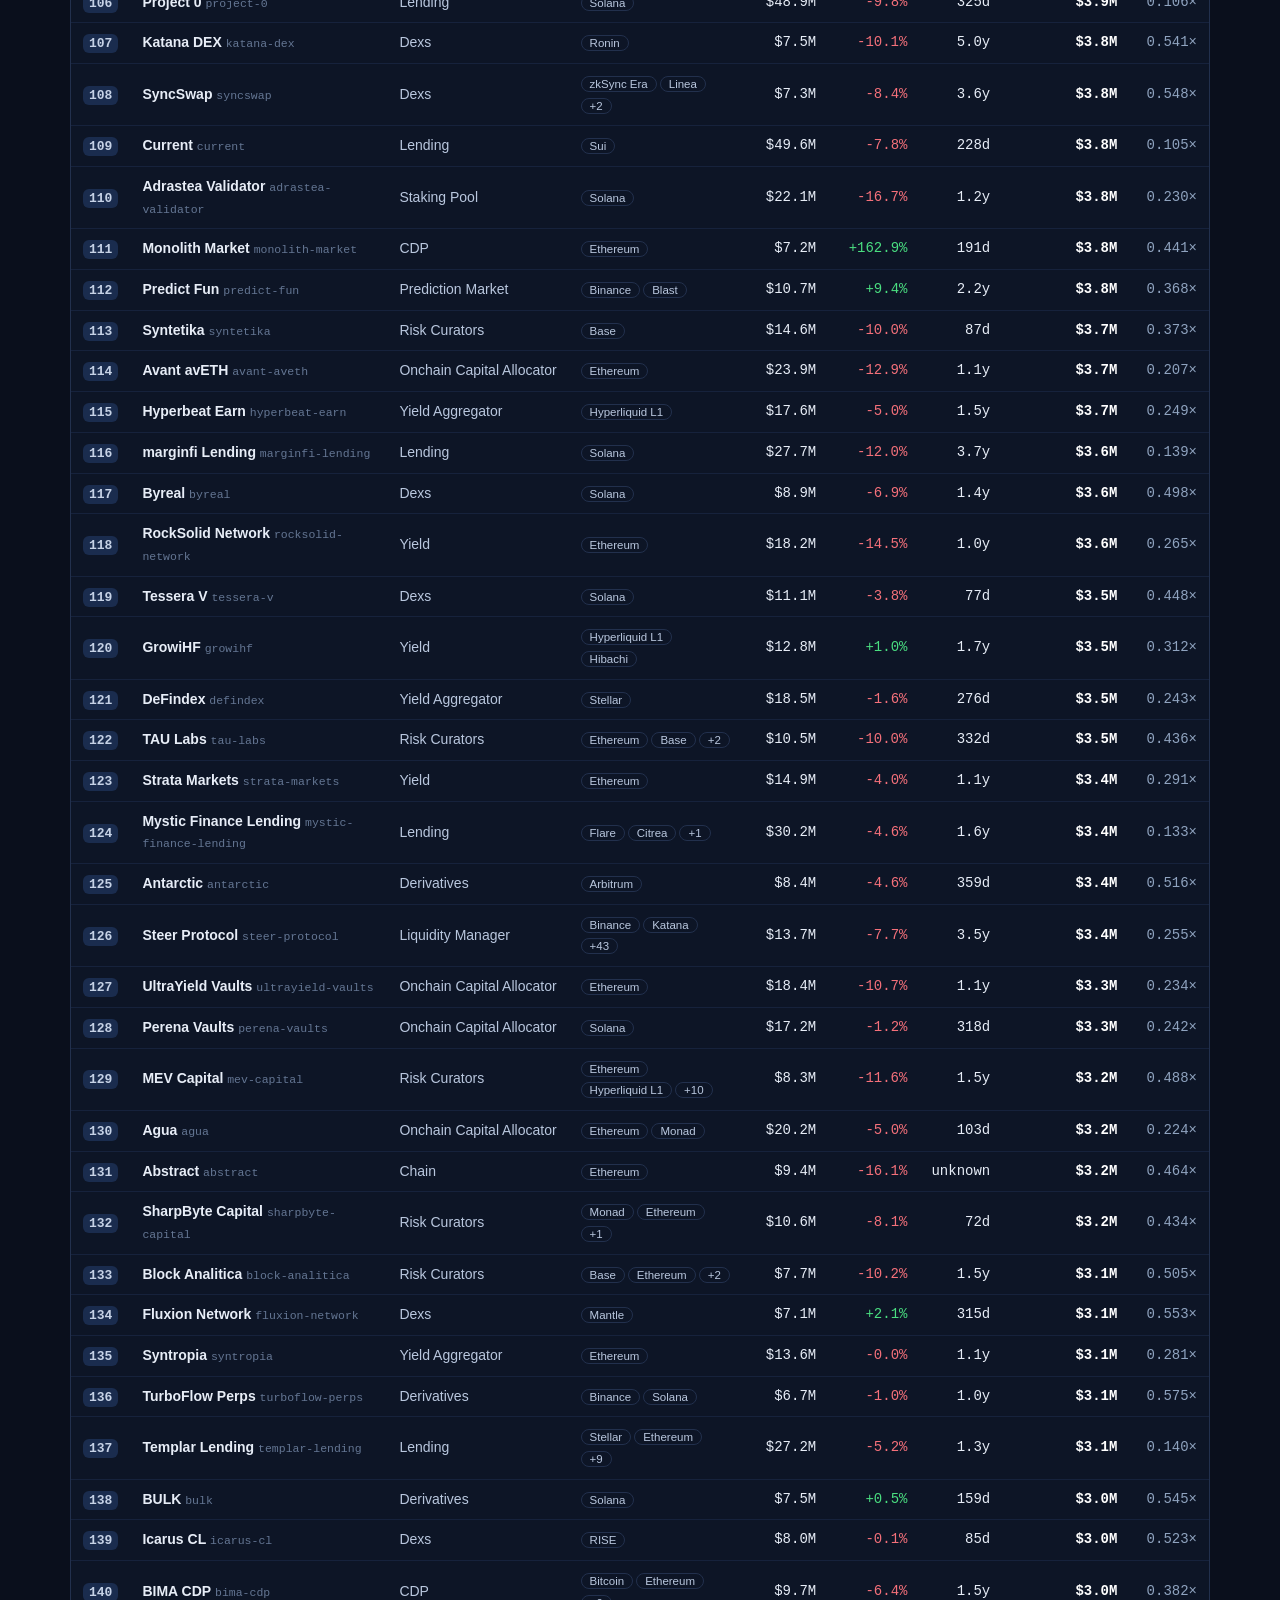
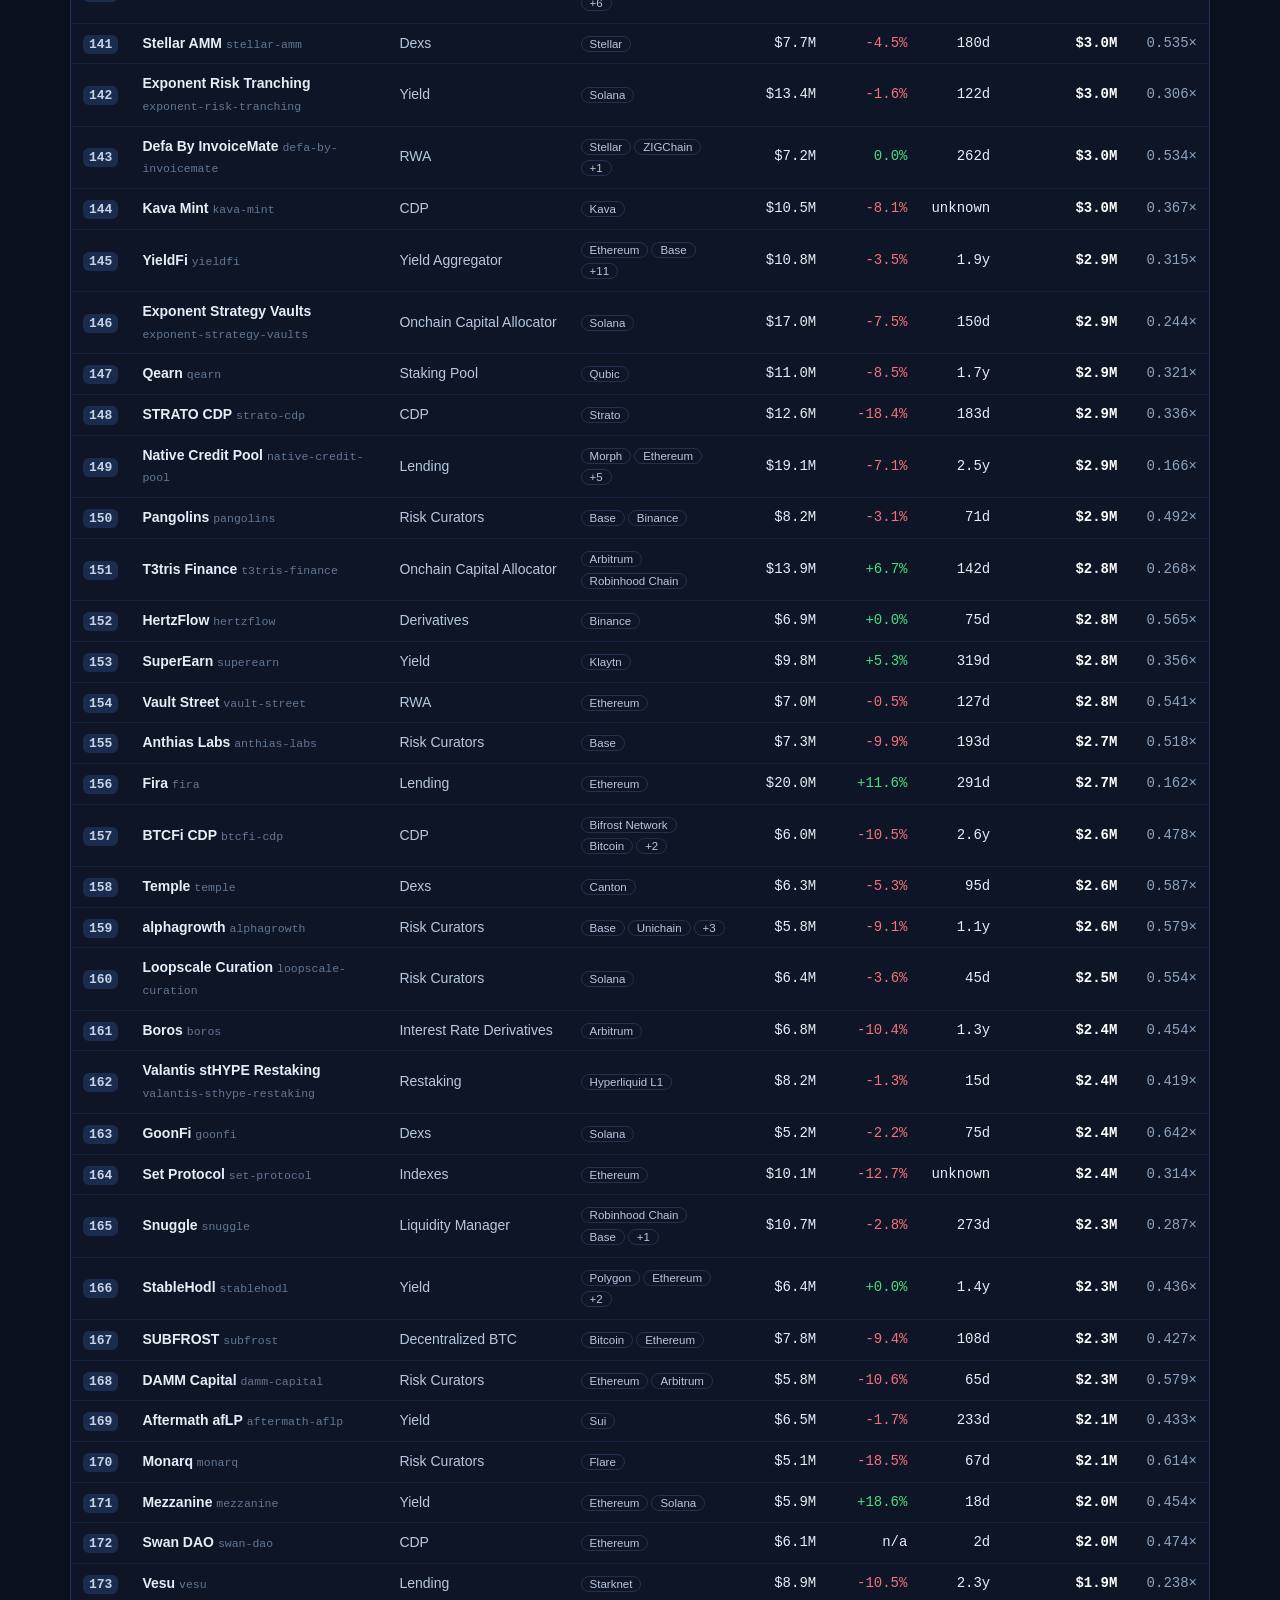
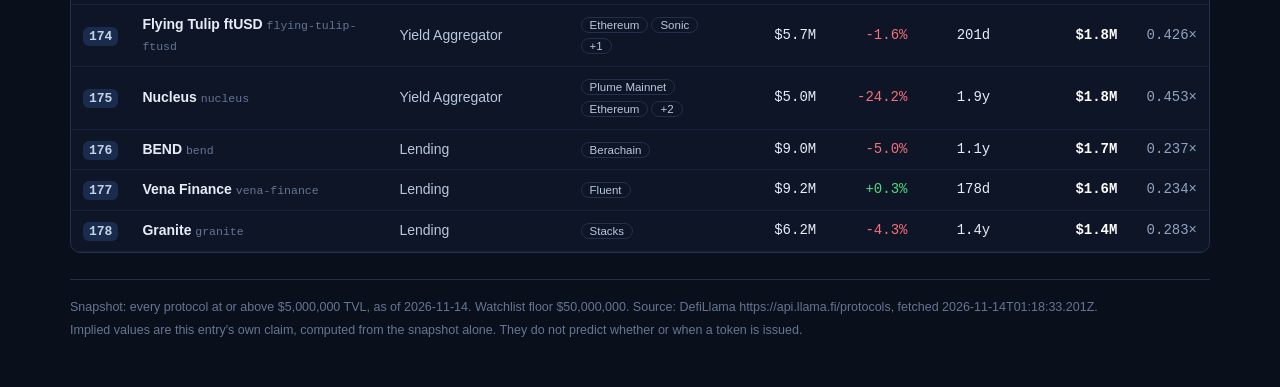
==== commit 835d0c1b: "Token Radar v5: 15% trimmed intercepts, shallower maturity floor, backtest scatter - Size curve: cat" ====
--- a/out/dashboard/index.html
+++ b/out/dashboard/index.html
@@ -27,18 +27,21 @@
         <p>Each pre-token protocol is priced on a size curve fitted to the launched protocols:
         log market cap = a category intercept + a shared slope &times; log TVL. The fit is pooled
         and robust: the slope comes from one Huber regression of log market cap on log TVL over
-        all 93 launched protocols at once, and each category's intercept is the 20% trimmed mean
+        all 93 launched protocols at once, and each category's intercept is the 15% trimmed mean
         of its protocols — the extreme ratios at both ends dropped before averaging — shrunk toward
         the global median where a category has few launched protocols. A flat median would
         pay a $1B protocol the same multiple as a $10M one; the chart shows the snapshot
         says otherwise. Pick a category above the chart to draw its own line and highlight its
         protocols. That curve multiple is then adjusted for the protocol's 7-day
-        TVL growth and for how long it has run with no token. Nothing is priced from its
+        TVL growth and for how long it has run with no token — with a shallower age discount
+        than the first version assumed, so a young protocol keeps at least 70% of its curve
+        value. Nothing is priced from its
         name, and a protocol is only ever said to <em>record no token</em> — never that
         it has none.</p>
         <p>The curve is validated at run time by a leave-one-out backtest on the 93 launched
         protocols, scored against the flat category-median model on the same folds; the numbers
-        are printed below and in every detail view.</p>
+        are printed below, the held-out predictions are drawn beside them, and both are repeated
+        in every detail view.</p>
       </div>
       <figure class="curve-chart" id="curveChart" aria-label="Launched protocols: mcap over TVL against TVL, with the fitted size curve"></figure>
     </div>
--- a/out/dashboard/app.css
+++ b/out/dashboard/app.css
@@ -99,3 +99,6 @@
 .live-note { color: var(--mut); font-size: 14px; margin: 0 0 12px; }
 footer { margin-top: 26px; border-top: 1px solid var(--line); padding-top: 14px; color: var(--dim); font-size: 12.5px; }
 footer p { margin: 4px 0; }
+.bt-chart { margin: 14px 0 0; }
+.bt-chart svg { display: block; width: 100%; max-width: 520px; height: auto; }
+.bt-chart figcaption { color: var(--mut); font: 11.5px var(--sans); margin-top: 4px; max-width: 520px; }
